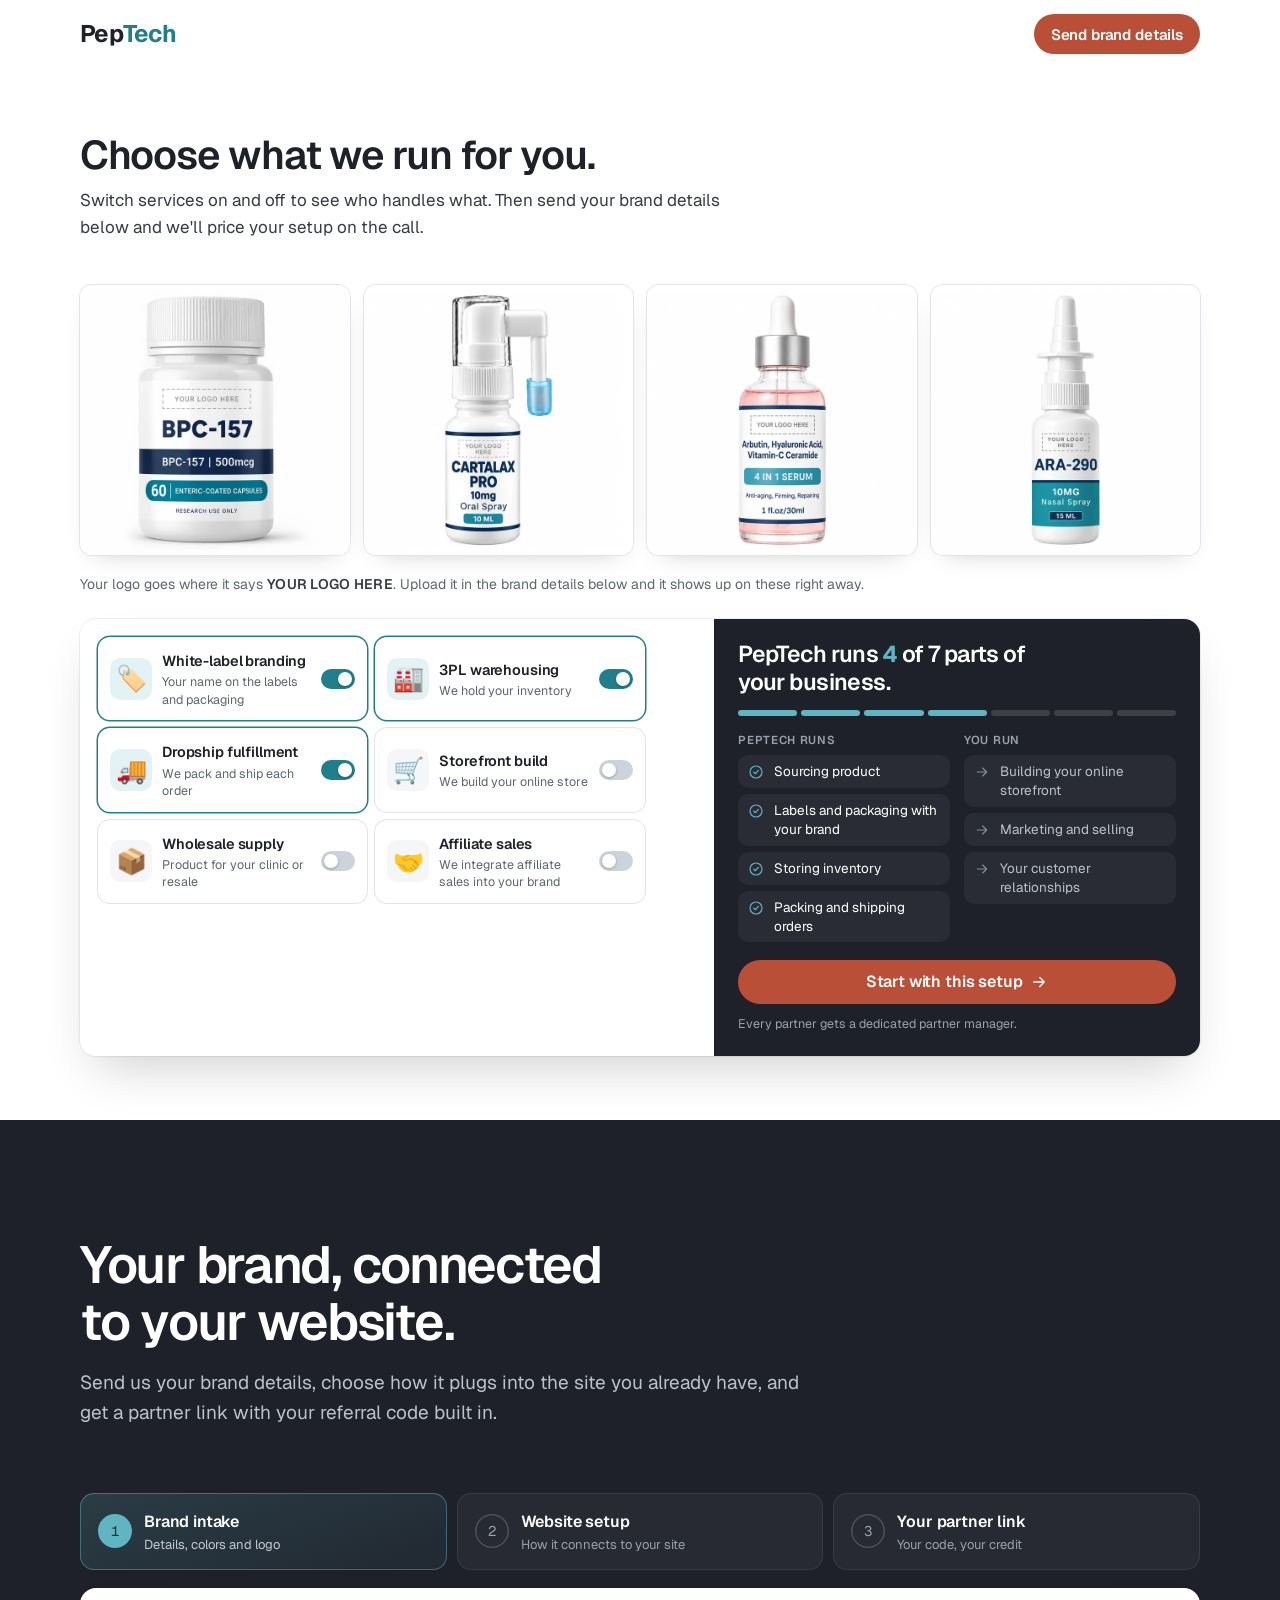
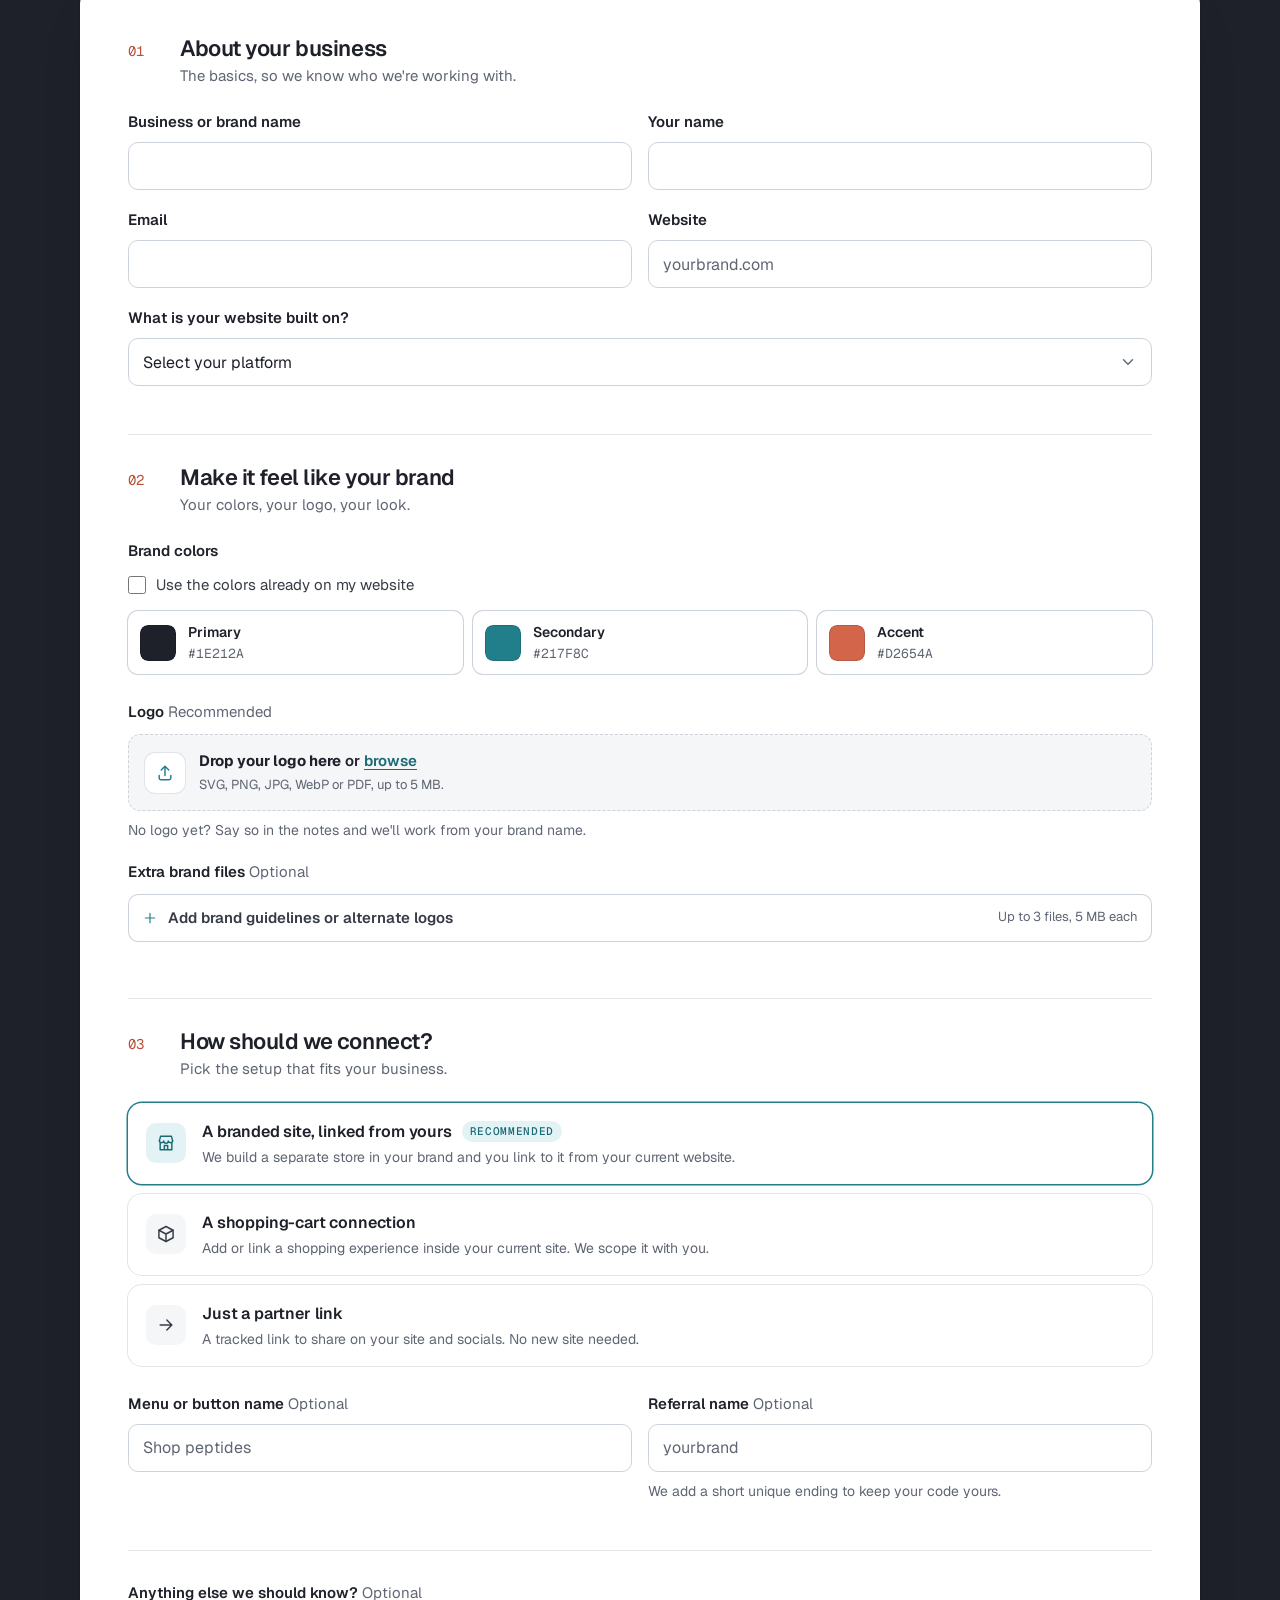
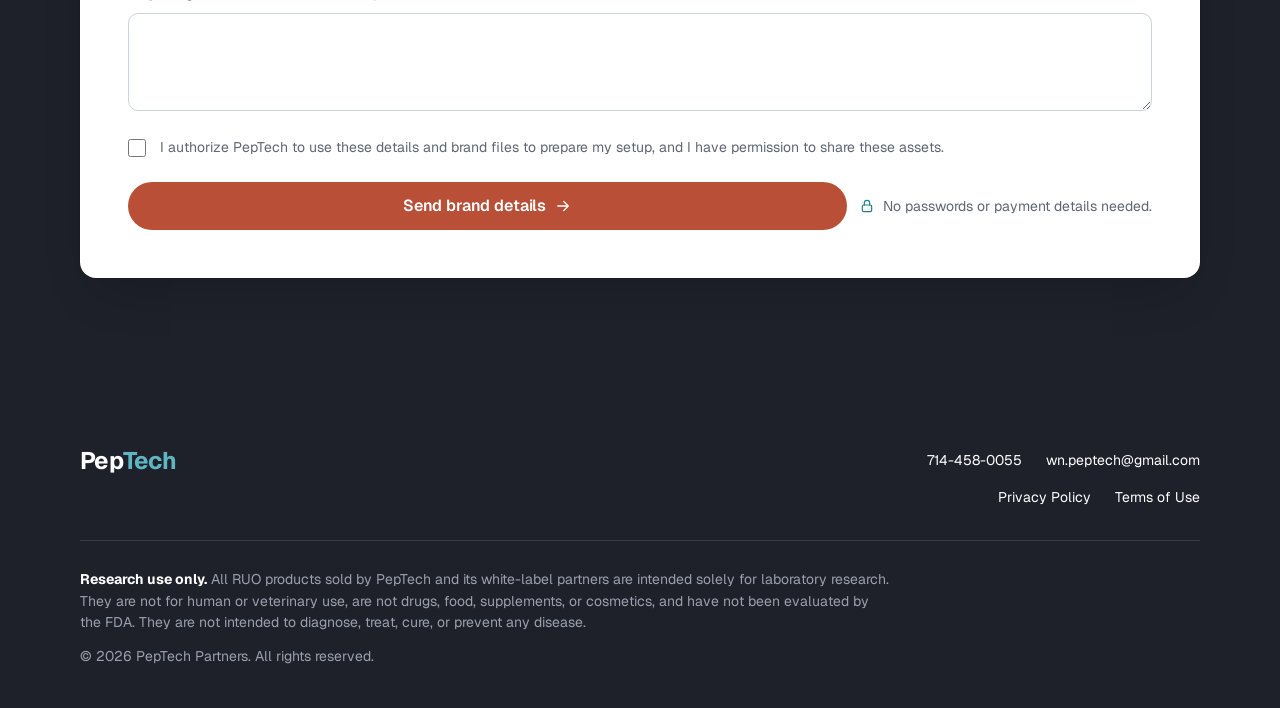
==== index.html @ 41ac215d "Link preview image Co-Authored-By: Claude Opus 5.5 <noreply@anthropic.com>" ====
<!doctype html>
<html lang="en">
<head>
<meta charset="utf-8">
<meta name="viewport" content="width=device-width, initial-scale=1">
<meta name="robots" content="noindex, nofollow">
<title>Start your brand today | PepTech</title>
<meta name="description" content="Choose what PepTech runs for your brand, then send your brand details to get set up: white-label, 3PL, dropship, storefront, and affiliate sales.">
<link rel="canonical" href="https://startyourbrand.app/">
<meta property="og:title" content="Start your brand today | PepTech">
<meta property="og:description" content="Put your name on it. We supply the product, store it, ship every order, build your storefront, and set up affiliate sales.">
<meta property="og:url" content="https://startyourbrand.app/">
<meta property="og:image" content="https://startyourbrand.app/assets/og-image.png">
<meta property="og:image:width" content="1080">
<meta property="og:image:height" content="1080">
<link rel="preconnect" href="https://fonts.googleapis.com">
<link rel="preconnect" href="https://fonts.gstatic.com" crossorigin>
<link href="https://fonts.googleapis.com/css2?family=Geist:wght@400;500;600;700&family=Geist+Mono:wght@400;500&display=swap" rel="stylesheet">
<link rel="icon" type="image/png" href="assets/favicon-64.png">
<link rel="apple-touch-icon" href="assets/apple-touch-icon.png">
<style>
:root{
  --ink:#1E212A;
  --ink-2:#363B46;
  --muted:#5F6673;
  --line:#E1E5EA;
  --line-2:#CDD3DA;
  --paper:#FFFFFF;
  --mist:#F4F6F8;
  --mist-2:#EBEFF2;
  --teal:#217F8C;
  --teal-ink:#1B6974;
  --teal-wash:#E3F3F5;
  --teal-glow:#5FB6C2;
  --accent:#D2654A;
  --accent-ink:#B94F37;
  --kraft:#D8BF97;
  --kraft-2:#C6A877;
  --danger:#B3261E;
  --danger-wash:#FCECEA;
  --ok:#17795A;
  --radius:10px;
  --radius-lg:16px;
  --shadow:0 0 0 1px rgba(0,0,0,.06),0 8px 24px -8px rgba(0,0,0,.14);
  --shadow-lg:0 0 0 1px rgba(0,0,0,.06),0 24px 48px -16px rgba(0,0,0,.2);
  --ease-out:cubic-bezier(.16,1,.3,1);
  --sans:"Geist",ui-sans-serif,system-ui,-apple-system,"Segoe UI",sans-serif;
  --mono:"Geist Mono",ui-monospace,SFMono-Regular,Menlo,monospace;
  --wrap:1200px;
  --gutter:clamp(16px,4vw,40px);
}
*,*::before,*::after{box-sizing:border-box}
[hidden]{display:none!important}
html{scroll-behavior:smooth;-webkit-text-size-adjust:100%}
@media (prefers-reduced-motion:reduce){html{scroll-behavior:auto}}
body{margin:0;background:var(--paper);color:var(--ink);font:400 17px/1.6 var(--sans);-webkit-font-smoothing:antialiased;text-rendering:optimizeLegibility;caret-color:var(--teal)}
::selection{background:var(--teal);color:#fff}
html{scrollbar-color:var(--line-2) var(--mist)}
::-webkit-scrollbar{width:12px;height:12px}
::-webkit-scrollbar-track{background:var(--mist)}
::-webkit-scrollbar-thumb{background:var(--line-2);border-radius:8px;border:3px solid var(--mist)}
img,svg{display:block;max-width:100%}
a{color:var(--teal-ink);text-underline-offset:.2em;text-decoration-thickness:1px}
a:not(.btn):hover{color:var(--ink)}
:focus-visible{outline:2px solid var(--teal);outline-offset:3px;border-radius:4px}
h1,h2,h3{margin:0;line-height:1.1;letter-spacing:-.025em;text-wrap:balance;font-weight:600}
p{margin:0;text-wrap:pretty}
.wrap{max-width:var(--wrap);margin:0 auto;padding:0 var(--gutter)}
.mono{font-family:var(--mono);font-variant-numeric:tabular-nums}
.sr-only{position:absolute;width:1px;height:1px;padding:0;margin:-1px;overflow:hidden;clip:rect(0 0 0 0);white-space:nowrap;border:0}
.skip{position:absolute;left:16px;top:-60px;background:var(--ink);color:#fff;padding:10px 14px;border-radius:8px;z-index:100;transition:top .2s}
.skip:focus{top:12px}

/* Buttons */
.btn{--bg:var(--accent-ink);--fg:#fff;display:inline-flex;align-items:center;justify-content:center;gap:.5em;min-height:48px;padding:0 22px;border-radius:999px;border:1px solid transparent;background:var(--bg);color:var(--fg);font:600 16px/1 var(--sans);letter-spacing:-.01em;text-decoration:none;cursor:pointer;transition:background .2s var(--ease-out),transform .2s var(--ease-out),box-shadow .2s var(--ease-out)}
.btn:hover{background:#A3442F;color:#fff;box-shadow:0 4px 12px -4px rgba(0,0,0,.25)}
.btn:active{transform:translateY(1px)}
.btn svg{width:18px;height:18px}
.btn--ghost{--bg:transparent;--fg:var(--ink);border-color:var(--line-2)}
.btn--ghost:hover{background:var(--mist);color:var(--ink);box-shadow:none}
.btn--ink{--bg:var(--ink)}
.btn--ink:hover{background:#2C313D}
.btn[disabled],.btn[aria-busy="true"]{opacity:.6;cursor:not-allowed;box-shadow:none}
.btn--call{--bg:var(--accent-ink);--fg:#fff}
.btn--call:hover{background:#A3442F;color:#fff;box-shadow:0 4px 12px -4px rgba(0,0,0,.35)}
.btn--sm{min-height:40px;padding:0 16px;font-size:15px}

/* Nav */
.nav{position:sticky;top:0;z-index:50;background:rgba(255,255,255,.92);backdrop-filter:saturate(1.4) blur(10px);-webkit-backdrop-filter:saturate(1.4) blur(10px);border-bottom:1px solid transparent;transition:border-color .2s}
.nav.is-scrolled{border-bottom-color:var(--line)}
.nav .logo .on-dark{display:none}
.nav.on-dark{background:rgba(30,33,42,.82);border-bottom-color:rgba(255,255,255,.06)}
.nav.on-dark .logo .on-light{display:none}
.nav.on-dark .logo .on-dark{display:block}
.nav.on-dark .nav__links a{color:#BCC2CC}
.nav.on-dark .nav__links a:hover{color:#fff}
.nav__in{display:flex;align-items:center;justify-content:space-between;gap:32px;height:68px}
.logo{display:inline-flex;align-items:center;gap:10px;color:var(--ink);text-decoration:none;font-weight:700;font-size:19px;letter-spacing:-.03em}
.logo img{display:block;height:34px;width:auto}
.foot .logo img{height:36px}
.nav__links{display:flex;gap:28px;margin-left:auto;list-style:none;padding:0;margin-block:0}
.nav__links a{color:var(--ink-2);text-decoration:none;font-size:15px;font-weight:500}
.nav__links a:hover{color:var(--teal-ink)}
@media (max-width:900px){.nav__links{display:none}.nav__in{justify-content:space-between}}
.nav .btn{white-space:nowrap}
@media (max-width:360px){.nav .btn{padding:0 12px;font-size:14px}.logo{font-size:17px}}

/* Hero */
.hero{position:relative;overflow:hidden;color:#fff;padding:clamp(40px,6vw,80px) 0 clamp(40px,5vw,64px);margin-top:-68px;padding-top:calc(68px + clamp(40px,6vw,80px));
  background:radial-gradient(60% 55% at 85% 10%,rgba(95,182,194,.22),transparent 70%),radial-gradient(45% 50% at 0% 100%,rgba(95,182,194,.08),transparent 70%),var(--ink)}
.hero::before{content:"";position:absolute;inset:0;background-image:radial-gradient(rgba(255,255,255,.06) 1px,transparent 1px);background-size:28px 28px;mask-image:linear-gradient(180deg,#000,transparent 75%);-webkit-mask-image:linear-gradient(180deg,#000,transparent 75%);pointer-events:none}
.hero>.wrap{position:relative}
.hero--brand{margin-top:0;padding-top:clamp(72px,9vw,112px);border-top:1px solid rgba(255,255,255,.06);background:radial-gradient(55% 50% at 100% 0%,rgba(95,182,194,.16),transparent 70%),#23262F}
.hero--brand .h1like{font-size:clamp(36px,4.4vw,58px)}
.hero--brand .h1like .l:first-child{font-size:.5em;letter-spacing:-.01em;color:#9AA1AD;margin-bottom:.4em}
.hero__main{display:grid;grid-template-columns:minmax(0,1fr);justify-items:center}
.hero__main .heroart{width:100%;max-width:980px}
@media (max-width:1000px){.hero__main{grid-template-columns:minmax(0,1fr)}.heroart__photo{animation:none}}
.hero--main{padding-bottom:clamp(56px,7vw,96px)}
.hero--brand:first-child{margin-top:-68px;padding-top:calc(68px + clamp(48px,7vw,96px));border-top:0}
.hero--brand+.hero--main{margin-top:0;padding-top:clamp(40px,5vw,72px);border-top:1px solid rgba(255,255,255,.06)}
.paths{display:grid;grid-template-columns:1fr 1fr;gap:14px;margin-top:32px;align-items:start}
@media (max-width:640px){.paths{grid-template-columns:minmax(0,1fr)}}
.path{padding:22px;border-radius:18px;background:rgba(255,255,255,.05);box-shadow:inset 0 0 0 1px rgba(255,255,255,.1);transition:box-shadow .25s var(--ease-out),transform .25s var(--ease-out)}
.path:hover{transform:translateY(-2px);box-shadow:inset 0 0 0 1px rgba(95,182,194,.5)}
.path--b2b{background:linear-gradient(160deg,rgba(95,182,194,.16),rgba(95,182,194,.04));box-shadow:inset 0 0 0 1px rgba(95,182,194,.35)}
.path__tag{display:inline-block;font:500 11px/1 var(--mono);letter-spacing:.08em;text-transform:uppercase;color:var(--teal-glow);margin-bottom:12px}
.path h3{font-size:22px;color:#fff;letter-spacing:-.02em}
.path p{margin-top:8px;font-size:15px;color:#BCC2CC;line-height:1.5}
.path .btn{margin-top:18px;width:100%;white-space:nowrap;padding:0 16px}
.path .btn--ghost{--fg:#fff;border-color:rgba(255,255,255,.22)}
.path .btn--ghost:hover{background:rgba(255,255,255,.08);color:#fff}
.hero__top{max-width:960px;margin:0 auto clamp(56px,7vw,88px);text-align:center}
.hero__lead{font-size:clamp(17px,1.5vw,19px);line-height:1.55;color:#BCC2CC;margin:0 auto;max-width:56ch}
.hero__lead strong{display:block;font-size:clamp(30px,3.4vw,44px);line-height:1.1;letter-spacing:-.03em;color:#fff;margin-bottom:12px;font-weight:650}
.hero__top .paths{grid-template-columns:1fr 1fr;align-items:stretch;gap:16px;margin-top:32px;text-align:left}
.hero__top .path{display:flex;flex-direction:column;padding:26px}
.hero__top .path p{margin-bottom:22px}
.hero__top .path .btn,.hero__top .path #d2cBtn{margin-top:auto}
.hero__top .path .d2c__form{margin-top:16px}
.hero__top h1{font-size:clamp(40px,5.6vw,76px);margin:0 auto}
.hero__top h1 .l{display:inline}
.hero__top h1 em{display:block}
.hero__top .paths{margin-top:clamp(28px,3.5vw,44px)}
.hero__lead--main{text-align:left;margin:0;max-width:40ch}
.hero__lead--main strong{font-size:clamp(32px,3.6vw,50px)}
.hero__more{margin-top:28px;white-space:nowrap}
@media (max-width:400px){.hero__more{padding:0 16px;font-size:15px}}
.hero__ruo--top{margin-top:16px;text-align:center}
@media (max-width:640px){.hero__top{text-align:left}.hero__lead{margin:0}.hero__top .paths{grid-template-columns:minmax(0,1fr)}.hero__ruo--top{text-align:left}}
.hero__ruo{margin-top:18px;font-size:13px;color:#858C98}
.hero.hero--main h1 em{white-space:normal}
.hero--main h1{font-size:clamp(40px,5vw,66px)}
.heroart{position:relative;display:flex;flex-direction:column;align-items:center;gap:18px}
.heroart::before{content:"";position:absolute;left:10%;top:-10%;width:80%;aspect-ratio:1;border-radius:50%;background:radial-gradient(circle,rgba(95,182,194,.35),rgba(95,182,194,0) 65%);filter:blur(10px)}
.heroart::after{content:"";position:absolute;bottom:58px;left:8%;width:84%;height:26px;border-radius:50%;background:rgba(0,0,0,.5);filter:blur(14px)}
.heroart__photo{position:relative;z-index:1;margin:0;width:100%;animation:floaty 6s ease-in-out infinite}
.heroart__photo{container-type:inline-size}
.ylh{position:absolute;transform:translate(-50%,-50%);padding:.7em 1em;border:1.5px dashed rgba(43,58,85,.38);border-radius:.4em;font-family:var(--sans);font-weight:700;line-height:1;letter-spacing:.12em;color:#5F6B80;white-space:nowrap;pointer-events:none}
.fixlbl{position:absolute;display:flex;align-items:center;padding-left:.17cqi;background:#F7F7F7;font:700 1.24cqi/1 Arial,"Helvetica Neue",Helvetica,sans-serif;color:#2B2B2B;letter-spacing:-.04em;white-space:nowrap;overflow:hidden}
.heroart__photo img{display:block;width:100%;height:auto;filter:drop-shadow(0 18px 22px rgba(0,0,0,.42))}
.heroart>svg{width:auto;filter:drop-shadow(0 30px 40px rgba(0,0,0,.45));animation:floaty 6s ease-in-out infinite}
@keyframes floaty{0%,100%{transform:translateY(0)}50%{transform:translateY(-10px)}}
.heroart__pills{position:relative;z-index:2;display:flex;flex-wrap:wrap;justify-content:center;gap:10px}
.heroart__pill{display:inline-flex;align-items:center;gap:8px;padding:10px 14px;border-radius:999px;background:rgba(39,43,53,.85);backdrop-filter:blur(8px);-webkit-backdrop-filter:blur(8px);box-shadow:inset 0 0 0 1px rgba(255,255,255,.12),0 10px 30px -10px rgba(0,0,0,.6);font-size:14px;font-weight:600;color:#fff;white-space:nowrap}
.heroart__pill svg{width:16px;height:16px;flex:none;color:var(--teal-glow)}
.d2c__form{margin-top:16px;display:grid;gap:10px}
.d2c__form .field{margin:0}
.d2c__form label{color:#BCC2CC;font-size:13px;margin-bottom:6px}
.d2c__form .input{height:44px;background:rgba(255,255,255,.06);border-color:rgba(255,255,255,.16);color:#fff}
.d2c__form select.input{color:#fff}
.d2c__form select.input option{color:var(--ink)}
.d2c__form .btn{margin-top:4px}
.d2c__form .err{color:#F0A08C}
.d2c__done{color:var(--teal-glow);font-weight:500;margin:0}
@media (prefers-reduced-motion:reduce){.heroart__photo{animation:none}}
.hero__grid{display:grid;grid-template-columns:1fr minmax(0,560px);gap:clamp(32px,5vw,72px);align-items:center}
@media (max-width:1000px){.hero__grid{grid-template-columns:minmax(0,1fr)}}
.hero h1,.hero .h1like{font-size:clamp(42px,5.6vw,72px);letter-spacing:-.04em;font-weight:650;color:#fff;line-height:1.02}
.hero h1 em,.hero .h1like em{font-style:normal;color:var(--teal-glow);white-space:nowrap;display:block}
.hero h1 .l,.hero .h1like .l{display:block}
.hero__sub{margin-top:24px;font-size:clamp(17px,1.5vw,19px);line-height:1.6;color:#BCC2CC;max-width:46ch}
.hero__cta{display:flex;flex-wrap:wrap;gap:12px;margin-top:32px}
.hero .btn--ghost{--fg:#fff;border-color:rgba(255,255,255,.22)}
.hero .btn--ghost:hover{background:rgba(255,255,255,.08);color:#fff}
.trust{display:flex;align-items:center;gap:10px;margin-top:28px;font-size:14px;color:#9AA1AD}
.trust svg{width:18px;height:18px;color:var(--teal-glow)}
.kit{margin-top:clamp(48px,6vw,72px);padding-top:clamp(28px,3vw,36px);border-top:1px solid rgba(255,255,255,.1);display:grid;grid-template-columns:240px 1fr;gap:clamp(24px,3vw,48px);align-items:start}
@media (max-width:1000px){.kit{grid-template-columns:1fr}}
.kit__head h2{font-size:24px;letter-spacing:-.02em;color:#fff}
.kit__head p{margin-top:8px;color:#9AA1AD;font-size:15px}
.kit__grid{list-style:none;margin:0;padding:0;display:grid;grid-template-columns:repeat(4,minmax(0,1fr));gap:10px}
@media (max-width:1100px){.kit__grid{grid-template-columns:repeat(2,minmax(0,1fr))}}
.kit__item{display:grid;grid-template-columns:36px 1fr;gap:12px;align-items:start;padding:14px;border-radius:14px;background:rgba(255,255,255,.04);box-shadow:inset 0 0 0 1px rgba(255,255,255,.07);transition:transform .25s var(--ease-out),box-shadow .25s var(--ease-out),background .25s}
.kit__item:hover{transform:translateY(-3px);background:rgba(95,182,194,.08);box-shadow:inset 0 0 0 1px rgba(95,182,194,.45)}
.kit__ic{width:36px;height:36px;border-radius:10px;display:grid;place-items:center;background:rgba(95,182,194,.14);color:var(--teal-glow)}
.kit__ic svg{width:18px;height:18px}
.kit__item:has(.kit__ic--emoji){grid-template-columns:44px 1fr;align-items:center}
.kit__ic--emoji{width:44px;height:44px;font-size:26px;line-height:1;font-family:"Apple Color Emoji","Segoe UI Emoji","Noto Color Emoji",sans-serif}
.kit__item b{display:block;font-size:15px;font-weight:600;color:#fff;line-height:1.3}
.kit__item small{display:block;margin-top:4px;font:500 11px/1 var(--mono);letter-spacing:.06em;text-transform:uppercase;color:var(--teal-glow)}
.js .kit__item{opacity:0;transform:translateY(10px)}
.js .kit.in .kit__item{animation:kitIn .55s var(--ease-out) forwards;animation-delay:calc(var(--i) * 70ms + 150ms)}
@keyframes kitIn{to{opacity:1;transform:none}}
.scrollcue{display:flex;justify-content:center;margin-top:clamp(28px,4vw,40px)}
.scrollcue a{display:inline-flex;align-items:center;gap:8px;color:#9AA1AD;font-size:14px;font-weight:500;text-decoration:none}
.scrollcue a:hover{color:#fff}
.scrollcue svg{width:16px;height:16px;animation:nudge 2s var(--ease-out) infinite}
@keyframes nudge{0%,100%{transform:none}50%{transform:translateY(4px)}}
@media (prefers-reduced-motion:reduce){.js .kit__item{opacity:1;transform:none;animation:none!important}.scrollcue svg{animation:none}}

/* White-label preview */
.preview{background:#272B35;border-radius:20px;padding:20px;box-shadow:inset 0 0 0 1px rgba(255,255,255,.08),0 40px 80px -30px rgba(0,0,0,.7)}
.preview__bar{display:flex;align-items:center;justify-content:space-between;gap:12px;flex-wrap:wrap}
.preview__title{font-size:15px;font-weight:600;color:#fff;margin:0}
.seg2{display:inline-flex;padding:3px;border-radius:999px;background:rgba(255,255,255,.08)}
.seg2 button{all:unset;cursor:pointer;padding:6px 14px;border-radius:999px;font-size:13px;font-weight:600;color:#BCC2CC;transition:background .2s,color .2s}
.seg2 button[aria-selected="true"]{background:#fff;color:var(--ink)}
.seg2 button:focus-visible{outline:2px solid var(--teal-glow);outline-offset:2px}
.drop{display:flex;align-items:center;gap:14px;margin-top:14px;padding:14px 16px;border-radius:12px;border:1.5px dashed rgba(255,255,255,.22);background:rgba(255,255,255,.04);cursor:pointer;transition:border-color .2s,background .2s}
.drop:hover,.drop.is-over{border-color:var(--teal-glow);background:rgba(95,182,194,.10)}
.drop:focus-within{outline:2px solid var(--teal-glow);outline-offset:2px}
.drop__ic{width:40px;height:40px;flex:none;border-radius:10px;display:grid;place-items:center;background:rgba(95,182,194,.16);color:var(--teal-glow);overflow:hidden}
.drop__ic svg{width:20px;height:20px}
.drop__ic img{width:100%;height:100%;object-fit:contain;background:#fff}
.drop__t{display:block;color:#fff;font-size:15px;font-weight:600}
.drop__t u{color:var(--teal-glow);text-underline-offset:.2em}
.drop__d{display:block;color:#9AA1AD;font-size:13px;margin-top:2px}
.drop__x{all:unset;margin-left:auto;cursor:pointer;font-size:13px;font-weight:600;color:#BCC2CC;padding:6px 10px;border-radius:8px}
.drop__x:hover{color:#fff;background:rgba(255,255,255,.08)}
.drop__err{color:#F0A08C}
.preview__stage{margin-top:14px;border-radius:12px;overflow:hidden;box-shadow:0 0 0 1px rgba(255,255,255,.07);aspect-ratio:520/360;position:relative}
.preview__stage>svg,.preview__stage>.shop{position:absolute;inset:0;width:100%;height:100%}
.preview__stage>svg,.preview__stage>.shop{transition:opacity .3s var(--ease-out)}
.preview__stage>[data-off]{opacity:0;pointer-events:none}
.shop{container-type:inline-size;background:#fff;display:flex;flex-direction:column;font-family:var(--sans);color:var(--ink);overflow:hidden}
.shop__chrome{display:flex;align-items:center;gap:1.1cqi;padding:1.2cqi 2.2cqi;background:#EEF1F4;border-bottom:1px solid #E1E5EA}
.shop__chrome i{width:1.6cqi;height:1.6cqi;border-radius:50%;background:#CDD3DA}
.shop__chrome i:first-child{background:#F0A08C}.shop__chrome i:nth-child(2){background:#F2CF7B}.shop__chrome i:nth-child(3){background:#9ED3A3}
.shop__url{margin-left:2cqi;flex:1;max-width:44cqi;display:flex;align-items:center;gap:.8cqi;padding:.7cqi 2cqi;border-radius:99px;background:#fff;font-size:2cqi;color:#5F6673}
.shop__url svg{width:1.9cqi;height:1.9cqi;color:#17795A}
.shop__bar{display:flex;justify-content:center;align-items:center;gap:1.4cqi;padding:.9cqi;background:#1E212A;color:#E8EBEF;font-size:1.7cqi;font-weight:600;letter-spacing:.12em;text-transform:uppercase}
.shop__bar span{color:#5FB6C2}
.shop__nav{display:flex;align-items:center;gap:3cqi;padding:1.5cqi 4cqi;border-bottom:1px solid #EEF1F4}
.shop__logo{display:flex;align-items:center;flex:none;height:5.4cqi;width:22cqi}
.shop__logo svg,.shop__logo img{display:block;height:100%;width:auto;max-width:24cqi;object-fit:contain;object-position:left center}
.shop__links{display:flex;gap:3cqi;margin-left:2cqi;font-size:2.2cqi;font-weight:500;color:#5F6673}
.shop__links .is-on{color:var(--ink);font-weight:600;box-shadow:inset 0 -.35cqi 0 var(--teal);padding-bottom:.6cqi}
.shop__icons{margin-left:auto;display:flex;align-items:center;gap:2.4cqi;color:var(--ink)}
.shop__icons svg{width:3.1cqi;height:3.1cqi}
.shop__cart{position:relative;display:flex}
.shop__cart b{position:absolute;top:-1cqi;right:-1.3cqi;min-width:2.4cqi;height:2.4cqi;padding:0 .5cqi;border-radius:99px;background:var(--accent-ink);color:#fff;font-size:1.5cqi;display:grid;place-items:center;font-weight:700}
.shop__body{flex:1;display:grid;grid-template-columns:43% 1fr;gap:4.5cqi;padding:2.4cqi 4cqi 2.6cqi;min-height:0}
.shop__gallery{display:grid;grid-template-rows:1fr auto;gap:1.6cqi;min-height:0}
.shop__img{position:relative;min-height:0;display:grid;place-items:center;border-radius:2cqi;background:radial-gradient(80% 70% at 50% 45%,#FFFFFF,#E9EEF2)}
.shop__img svg{height:90%;width:auto;filter:drop-shadow(0 1.6cqi 1.6cqi rgba(30,33,42,.18))}
.shop__tag{position:absolute;top:1.6cqi;left:1.6cqi;padding:.6cqi 1.4cqi;border-radius:99px;background:#1E212A;color:#fff;font-size:1.5cqi;font-weight:700;letter-spacing:.08em;text-transform:uppercase}
.shop__thumbs{display:grid;grid-template-columns:repeat(3,1fr);gap:1.4cqi}
.shop__thumbs span{height:6.4cqi;border-radius:1.2cqi;background:#F1F4F6;display:grid;place-items:center;box-shadow:inset 0 0 0 1px #E1E5EA}
.shop__thumbs span.is-on{box-shadow:inset 0 0 0 .35cqi var(--teal)}
.shop__thumbs svg{height:82%;width:auto}
.shop__thumbs--line{grid-template-columns:repeat(4,1fr)}
.shop__thumbs--line>span{position:relative;height:auto;aspect-ratio:1;overflow:hidden;background:#fff}
.shop__thumbs--line>span>img{width:100%;height:100%;object-fit:cover;display:block}
/* Uploaded logo laid over a product's YOUR LOGO HERE box (box measured on each 640px product photo) */
.logoslot{position:absolute;display:grid;place-items:center}
.logoslot[hidden]{display:none}
.logoslot img{max-width:96%;max-height:96%;width:auto;height:auto;object-fit:contain;mix-blend-mode:multiply;filter:contrast(1.04)}
.lineup{display:grid;grid-template-columns:repeat(4,minmax(0,1fr));gap:10px;margin:0}
@media (max-width:520px){.lineup{grid-template-columns:repeat(2,minmax(0,1fr))}}
.lineup figure{position:relative;margin:0;border-radius:12px;overflow:hidden;background:#fff;box-shadow:0 0 0 1px var(--line),0 10px 24px -16px rgba(30,33,42,.35)}
.lineup figure>img{display:block;width:100%;height:auto;aspect-ratio:1}
.lineup figcaption{grid-column:1/-1;font-size:14px;color:var(--muted);margin-top:4px}
.lineup figcaption b{font-weight:600;color:var(--ink-2);letter-spacing:.02em}
.heroart--line .lineup{gap:clamp(10px,1.6vw,18px)}
.heroart--line .lineup figure{border-radius:16px;box-shadow:0 0 0 1px rgba(255,255,255,.08),0 24px 48px -24px rgba(0,0,0,.6)}
.heroart--line figcaption{color:#BCC2CC;text-align:center;margin-top:8px}
.heroart--line figcaption b{color:#fff}
.ob__preview{margin-top:16px;animation:panelIn .4s var(--ease-out)}
.ob__preview[hidden]{display:none}

.shop__info{display:flex;flex-direction:column;justify-content:center;min-width:0}
.shop__crumb{margin:0;font-size:1.7cqi;color:#858C98;letter-spacing:.02em}
.shop__info h4{margin:.6cqi 0 0;font-size:5.2cqi;line-height:1;letter-spacing:-.03em;font-weight:700}
.shop__info h4 small{font-size:2.6cqi;font-weight:600;color:#5F6673;letter-spacing:0;margin-left:.6cqi}
.shop__meta{margin:1cqi 0 0;font-size:2cqi;color:#5F6673}
.shop__price{margin:1.4cqi 0 0;font-size:3.8cqi;font-weight:700;letter-spacing:-.02em}
.shop__price sup{font-size:2cqi;vertical-align:1.6cqi}
.shop__pills{display:flex;gap:1.2cqi;margin-top:1.5cqi}
.shop__pills span{font-size:1.9cqi;font-weight:600;padding:.9cqi 1.9cqi;border-radius:99px;border:1px solid #CDD3DA;color:#363B46}
.shop__pills span:first-child{border-color:var(--teal);background:var(--teal);color:#fff}
.shop__buy{display:flex;gap:1.4cqi;margin-top:1.7cqi}
.shop__qty{display:flex;align-items:center;gap:1.8cqi;padding:0 1.8cqi;border-radius:99px;border:1px solid #CDD3DA;font-size:2.1cqi;font-weight:600}
.shop__qty i{font-style:normal;color:#858C98}
.shop__btn{flex:1;display:block;text-align:center;padding:1.9cqi;border-radius:99px;background:var(--teal);color:#fff;font-size:2.3cqi;font-weight:600;box-shadow:0 1cqi 2cqi -1cqi rgba(33,127,140,.6)}
.shop__trust{display:flex;gap:2.4cqi;margin-top:1.7cqi;font-size:1.65cqi;color:#5F6673;font-weight:500}
.shop__trust span{display:flex;align-items:center;gap:.7cqi}
.shop__trust svg{width:2.2cqi;height:2.2cqi;color:var(--teal)}
.shop__ruo{margin:1.4cqi 0 0;font-size:1.5cqi;color:#9AA1AD}
.preview__note{margin-top:12px;font-size:13px;color:#9AA1AD}

/* Sections */
.section{padding:clamp(72px,9vw,128px) 0}
.section--mist{background:var(--mist)}
.section--ink{background:var(--ink);color:#E8EBEF}
.section__head{max-width:720px;margin-bottom:clamp(40px,5vw,64px)}
.section__head h2{font-size:clamp(32px,4.2vw,52px)}
.section__head p{margin-top:18px;font-size:19px;color:var(--ink-2);max-width:60ch}
.section--ink .section__head p{color:#BCC2CC}
.section--ink h2{color:#fff}

/* Segments */
.seg{display:grid;grid-template-columns:300px 1fr;gap:clamp(24px,4vw,56px);align-items:start}
@media (max-width:860px){.seg{grid-template-columns:1fr}}
.seg__tabs{display:flex;flex-direction:column;border-top:1px solid var(--line)}
@media (max-width:860px){.seg__tabs{flex-direction:row;overflow-x:auto;border-top:0;gap:8px;padding-bottom:4px;scrollbar-width:none;margin:0 calc(var(--gutter)*-1);padding-inline:var(--gutter)}.seg__tabs::-webkit-scrollbar{display:none}}
.seg__tab{all:unset;box-sizing:border-box;display:flex;align-items:center;justify-content:space-between;gap:12px;padding:18px 4px;border-bottom:1px solid var(--line);font-size:18px;font-weight:500;color:var(--muted);cursor:pointer;transition:color .2s}
.seg__tab svg{width:18px;height:18px;opacity:0;transform:translateX(-6px);transition:opacity .25s var(--ease-out),transform .25s var(--ease-out);color:var(--teal)}
.seg__tab:not([aria-selected="true"]):hover{color:var(--ink)}
.seg__tab[aria-selected="true"]{color:var(--ink);font-weight:600}
.seg__tab[aria-selected="true"] svg{opacity:1;transform:none}
.seg__tab:focus-visible{outline:2px solid var(--teal);outline-offset:-2px;border-radius:6px}
@media (max-width:860px){.seg__tab{flex:none;padding:10px 16px;border:1px solid var(--line-2);border-radius:999px;font-size:15px;white-space:nowrap}.seg__tab svg{display:none}.seg__tab[aria-selected="true"]{background:var(--ink);color:#fff;border-color:var(--ink)}}
.seg__panel{background:#fff;border-radius:var(--radius-lg);padding:clamp(28px,4vw,48px);box-shadow:var(--shadow);min-height:100%}
.seg__panel h3{font-size:clamp(26px,2.8vw,34px);max-width:22ch}
.seg__panel>p{margin-top:16px;color:var(--ink-2);max-width:58ch}
.seg__list{list-style:none;padding:0;margin:28px 0 32px;display:grid;gap:14px}
.seg__list li{display:grid;grid-template-columns:22px 1fr;gap:12px;align-items:start}
.seg__list svg{width:20px;height:20px;color:var(--teal);margin-top:3px}
.seg__panel[data-anim]{animation:panelIn .45s var(--ease-out)}
@keyframes panelIn{from{opacity:.001;transform:translateY(6px)}to{opacity:1;transform:none}}

/* Business in a box */
.steps{list-style:none;padding:0;margin:0;counter-reset:s;display:grid;grid-template-columns:repeat(4,minmax(0,1fr));gap:clamp(20px,3vw,40px)}
@media (max-width:900px){.steps{grid-template-columns:1fr 1fr}}
@media (max-width:560px){.steps{grid-template-columns:1fr}}
.steps li{counter-increment:s;padding-top:24px;border-top:1px solid var(--line)}
.steps li::before{content:counter(s,decimal-leading-zero);display:block;margin-bottom:16px;font:500 15px/1 var(--mono);color:var(--accent-ink)}
.steps h3{font-size:21px;letter-spacing:-.02em}
.steps p{margin-top:8px;color:var(--ink-2);font-size:16px}
.box__cta{display:flex;flex-wrap:wrap;align-items:center;gap:16px 24px;margin-top:clamp(36px,4vw,48px)}
.ruo-note{font-size:13px;line-height:1.5;color:var(--muted);max-width:70ch;margin:0}


/* Build your program */
.build{display:grid;grid-template-columns:minmax(0,.95fr) minmax(0,1.05fr);gap:clamp(24px,4vw,56px);align-items:start}
@media (max-width:960px){.build{grid-template-columns:1fr}}
.svcs{display:grid;gap:10px}
.svc{all:unset;box-sizing:border-box;display:grid;grid-template-columns:40px 1fr 44px;gap:16px;align-items:center;padding:16px 18px;border-radius:14px;background:#fff;box-shadow:0 0 0 1px var(--line);cursor:pointer;transition:box-shadow .2s var(--ease-out),background .2s var(--ease-out),transform .15s var(--ease-out)}
.svc:hover{box-shadow:0 0 0 1px var(--line-2),0 6px 18px -10px rgba(0,0,0,.25)}
.svc:active{transform:scale(.99)}
.svc:focus-visible{outline:2px solid var(--teal);outline-offset:2px}
.svc__ic{width:40px;height:40px;border-radius:10px;display:grid;place-items:center;background:var(--mist);color:var(--ink-2);transition:background .2s,color .2s}
.svc__ic svg{width:20px;height:20px}
.svc{grid-template-columns:48px 1fr 44px}
.svc__ic.svc__ic--emoji{width:48px;height:48px;border-radius:12px}
.svc__ic--emoji{font-size:28px;line-height:1;font-family:"Apple Color Emoji","Segoe UI Emoji","Noto Color Emoji",sans-serif}
.svc__t{display:block;font-weight:600;font-size:16px;letter-spacing:-.01em}
.svc__d{display:block;font-size:14px;color:var(--muted);margin-top:2px;line-height:1.4}
.sw{width:44px;height:26px;border-radius:999px;background:var(--line-2);position:relative;transition:background .25s var(--ease-out)}
.sw::after{content:"";position:absolute;top:3px;left:3px;width:20px;height:20px;border-radius:50%;background:#fff;box-shadow:0 1px 3px rgba(0,0,0,.25);transition:transform .3s var(--ease-out)}
.svc[aria-pressed="true"]{box-shadow:0 0 0 1.5px var(--teal)}
.svc[aria-pressed="true"] .svc__ic{background:var(--teal-wash);color:var(--teal-ink)}
.svc[aria-pressed="true"] .sw{background:var(--teal)}
.svc[aria-pressed="true"] .sw::after{transform:translateX(18px)}
.plan{background:var(--ink);color:#E8EBEF;border-radius:var(--radius-lg);padding:clamp(24px,3.5vw,40px);position:sticky;top:96px}
.plan__count{font-size:clamp(24px,2.6vw,32px);font-weight:600;letter-spacing:-.025em;color:#fff;line-height:1.2}
.plan__count strong{color:var(--teal-glow);font-variant-numeric:tabular-nums}
.plan__bar{display:flex;gap:4px;margin:20px 0 28px}
.plan__bar span{flex:1;height:6px;border-radius:3px;background:rgba(255,255,255,.14);transition:background .35s var(--ease-out)}
.plan__bar span.on{background:var(--teal-glow)}
.plan__cols{display:grid;grid-template-columns:1fr 1fr;gap:24px}
@media (max-width:520px){.plan__cols{grid-template-columns:1fr}}
.plan h3{font-size:13px;font-weight:600;letter-spacing:.06em;text-transform:uppercase;color:#9AA1AD;margin-bottom:12px}
.plan ul{list-style:none;padding:0;margin:0;display:grid;gap:8px}
.plan li{display:flex;gap:10px;align-items:flex-start;font-size:15px;line-height:1.4;padding:10px 12px;border-radius:10px;background:rgba(255,255,255,.05)}
.plan li svg{width:16px;height:16px;flex:none;margin-top:2px}
.plan__us li{color:#fff}
.plan__us li svg{color:var(--teal-glow)}
.plan__you li{color:#BCC2CC}
.plan__you li svg{color:#858C98}
.plan li.moved{animation:moved .6s var(--ease-out)}
@keyframes moved{from{opacity:0;transform:translateY(-6px);background:rgba(210,101,74,.25)}to{opacity:1;transform:none}}
.plan__cta{margin-top:28px;width:100%}
.plan__note{margin-top:14px;font-size:13px;color:#9AA1AD}
@media (prefers-reduced-motion:reduce){.plan li.moved{animation:none}.sw::after,.svc{transition:none}}

/* Apply */
.apply{display:grid;grid-template-columns:.8fr 1.2fr;gap:clamp(32px,5vw,80px);align-items:start}
@media (max-width:960px){.apply{grid-template-columns:1fr}}
.apply__copy h2{font-size:clamp(32px,4.2vw,52px)}
.apply__copy>p{margin-top:18px;font-size:19px;color:var(--ink-2)}
.next{list-style:none;padding:0;margin:36px 0 0;display:grid;gap:0}
.next li{display:grid;grid-template-columns:36px 1fr;gap:14px;padding:16px 0;border-top:1px solid var(--line)}
.next .dot{width:28px;height:28px;border-radius:50%;display:grid;place-items:center;background:var(--teal-wash);color:var(--teal-ink);font:500 13px/1 var(--mono)}
.next strong{display:block;font-weight:600}
.next span{color:var(--muted);font-size:15px}

.form{background:#fff;border-radius:var(--radius-lg);box-shadow:var(--shadow-lg);padding:clamp(24px,4vw,44px);scroll-margin-top:96px}
.form__progress{display:flex;align-items:center;gap:12px;margin-bottom:28px;font-size:14px;color:var(--muted)}
.form__progress ol{display:flex;gap:8px;list-style:none;padding:0;margin:0}
.form__progress li{display:flex;align-items:center;gap:8px;font-weight:500}
.form__progress li+li::before{content:"";width:24px;height:1px;background:var(--line-2)}
.mark{width:22px;height:22px;border-radius:50%;border:1.5px solid var(--line-2);display:grid;place-items:center;font:500 12px/1 var(--mono);color:var(--muted)}
.mark svg{width:13px;height:13px}
li[data-state="current"] .mark{border-color:var(--teal);color:var(--teal)}
li[data-state="current"]{color:var(--ink)}
li[data-state="done"] .mark{background:var(--teal);border-color:var(--teal);color:#fff}
fieldset{border:0;padding:0;margin:0 0 26px;min-width:0}
legend,.label{display:block;font-weight:600;font-size:15px;margin-bottom:10px;color:var(--ink);padding:0}
.hint{font-weight:400;color:var(--muted)}
.chips{display:flex;flex-wrap:wrap;gap:8px}
.chip{position:relative}
.chip input{position:absolute;opacity:0;inset:0;margin:0;cursor:pointer}
.chip span{display:inline-flex;align-items:center;gap:8px;min-height:40px;padding:0 14px;border:1px solid var(--line-2);border-radius:999px;font-size:15px;font-weight:500;color:var(--ink-2);background:#fff;transition:background .15s,border-color .15s,color .15s;user-select:none}
.chip span svg{width:14px;height:14px;display:none}
.chip input:hover+span{border-color:var(--ink-2)}
.chip input:checked+span{background:var(--ink);border-color:var(--ink);color:#fff}
.chip input:checked+span svg{display:block}
.chip input:focus-visible+span{outline:2px solid var(--teal);outline-offset:2px}
.row{display:grid;grid-template-columns:1fr 1fr;gap:16px}
@media (max-width:560px){.row{grid-template-columns:1fr}}
.field{margin-bottom:18px}
.field label{display:block;font-weight:600;font-size:15px;margin-bottom:8px}
.input,select.input{width:100%;height:48px;border:1px solid var(--line-2);border-radius:var(--radius);padding:0 14px;font:400 16px var(--sans);color:var(--ink);background:#fff;transition:border-color .15s,box-shadow .15s;appearance:none}
select.input{background-image:url("data:image/svg+xml,%3Csvg xmlns='http://www.w3.org/2000/svg' viewBox='0 0 24 24' fill='none' stroke='%235A6B7C' stroke-width='2' stroke-linecap='round'%3E%3Cpath d='m6 9 6 6 6-6'/%3E%3C/svg%3E");background-repeat:no-repeat;background-position:right 14px center;background-size:18px;padding-right:40px}
.input::placeholder{color:#5F6673}
.input:hover{border-color:var(--ink-2)}
.input:focus{outline:none;border-color:var(--teal);box-shadow:0 0 0 4px var(--teal-wash)}
.input[aria-invalid="true"]{border-color:var(--danger);box-shadow:0 0 0 4px var(--danger-wash)}
.err{display:none;margin-top:6px;font-size:14px;color:var(--danger)}
.err.is-on{display:flex;gap:6px;align-items:center}
.consent{display:grid;grid-template-columns:20px 1fr;gap:12px;font-size:14px;color:var(--muted);line-height:1.5;margin:6px 0 24px}
.consent input{width:18px;height:18px;margin:2px 0 0;accent-color:var(--teal)}
.form__actions{display:flex;gap:12px;align-items:center;flex-wrap:wrap}
.form__actions .btn--primary{flex:1 1 220px}
.form__step[hidden]{display:none}
.form__step{animation:panelIn .4s var(--ease-out)}
.form__alert{display:none;padding:14px 16px;border-radius:var(--radius);background:var(--danger-wash);color:var(--danger);font-size:15px;margin-bottom:20px}
.form__alert.is-on{display:block}
.done{text-align:left}
.done__icon{width:52px;height:52px;border-radius:50%;background:var(--teal-wash);color:var(--teal);display:grid;place-items:center;margin-bottom:20px}
.done__icon svg{width:26px;height:26px}
.done h3{font-size:30px}
.done p{margin-top:12px;color:var(--ink-2)}
.done .btn{margin-top:28px}
.demo{margin-top:20px;padding:12px 14px;border-radius:var(--radius);background:#FFF7E0;color:#6B4E00;font-size:14px}
.spin{width:18px;height:18px;border:2px solid rgba(255,255,255,.4);border-top-color:#fff;border-radius:50%;animation:spin .7s linear infinite}
@keyframes spin{to{transform:rotate(360deg)}}

/* FAQ */
.faq{max-width:840px}
.faq details{border-top:1px solid var(--line)}
.faq details:last-child{border-bottom:1px solid var(--line)}
.faq summary{list-style:none;cursor:pointer;display:flex;justify-content:space-between;align-items:center;gap:24px;padding:24px 0;font-size:19px;font-weight:600;letter-spacing:-.015em}
.faq summary::-webkit-details-marker{display:none}
.faq summary svg{width:20px;height:20px;flex:none;color:var(--muted);transition:transform .3s var(--ease-out)}
.faq details[open] summary svg{transform:rotate(45deg);color:var(--accent-ink)}
.faq details p{padding:0 0 26px;color:var(--ink-2);max-width:68ch}

/* D2C */

/* Footer */
.foot{background:var(--ink);color:#BCC2CC;padding:56px 0 40px;font-size:14px}
.foot__top{display:flex;justify-content:space-between;gap:32px;flex-wrap:wrap;padding-bottom:32px;border-bottom:1px solid rgba(255,255,255,.12)}
.foot .logo{color:#fff}
.foot nav{display:grid;gap:14px;justify-items:end}
.foot nav ul{list-style:none;padding:0;margin:0;display:flex;gap:24px;flex-wrap:wrap;justify-content:flex-end}
@media (max-width:700px){.foot nav{justify-items:start}.foot nav ul{justify-content:flex-start}}
.foot a{color:#FFFFFF;text-decoration:none}
.foot a:hover,.foot .logo:hover{color:#fff;text-decoration:underline}
.foot__legal{margin-top:28px;display:grid;gap:12px;max-width:90ch;line-height:1.55;color:#9AA1AD}
.foot__legal strong{color:#FFFFFF}

/* Reveal: visible by default, enhanced only with JS */
/* Partner onboarding: dark section, step rail, white working card (same card language as the apply form) */
.ob{display:grid;gap:18px}
.ob__steps{display:grid;grid-template-columns:repeat(3,minmax(0,1fr));gap:10px}
.ob__steps button{all:unset;box-sizing:border-box;display:grid;grid-template-columns:34px 1fr;gap:12px;align-items:center;padding:16px 18px;border-radius:14px;background:rgba(255,255,255,.04);box-shadow:inset 0 0 0 1px rgba(255,255,255,.08);cursor:pointer;transition:background .25s var(--ease-out),box-shadow .25s var(--ease-out)}
.ob__steps button:hover{background:rgba(255,255,255,.07)}
.ob__steps button:focus-visible{outline:2px solid var(--teal-glow);outline-offset:2px}
.ob__steps button[aria-selected="true"]{background:linear-gradient(160deg,rgba(95,182,194,.18),rgba(95,182,194,.05));box-shadow:inset 0 0 0 1px rgba(95,182,194,.45)}
.ob__n{width:34px;height:34px;border-radius:50%;display:grid;place-items:center;font-size:14px;color:#9AA1AD;box-shadow:inset 0 0 0 1.5px rgba(255,255,255,.18);transition:background .25s,color .25s,box-shadow .25s}
.ob__steps button[aria-selected="true"] .ob__tt small{color:#C4CAD3}
.ob__steps button[aria-selected="true"] .ob__n{color:var(--ink);background:var(--teal-glow);box-shadow:none}
.ob__steps button[data-done] .ob__n{color:var(--teal-glow);box-shadow:inset 0 0 0 1.5px var(--teal-glow)}
.ob__tt b{display:block;color:#fff;font-weight:600;font-size:16px;letter-spacing:-.01em}
.ob__tt small{display:block;color:#9AA1AD;font-size:13px;margin-top:2px;line-height:1.35}
@media (max-width:760px){.ob__steps{grid-template-columns:repeat(3,minmax(0,1fr));gap:6px}.ob__steps button{grid-template-columns:1fr;justify-items:center;text-align:center;padding:12px 8px;gap:8px}.ob__tt small{display:none}.ob__tt b{font-size:13px}}
.ob__panel{background:#fff;color:var(--ink);border-radius:var(--radius-lg);box-shadow:var(--shadow-lg);padding:clamp(24px,4vw,48px);animation:panelIn .4s var(--ease-out);scroll-margin-top:96px}
.ob__panel[hidden]{display:none}
.ob__panel>h3{font-size:clamp(26px,2.8vw,34px);max-width:24ch;color:var(--ink)}
.ob__lead{margin-top:14px;color:var(--ink-2);max-width:60ch}
.ob__part{padding-bottom:30px;margin-bottom:30px;border-bottom:1px solid var(--line)}
.ob__ph{display:grid;grid-template-columns:40px 1fr;gap:12px;align-items:baseline;margin-bottom:22px}
.ob__pn{font-size:14px;color:var(--accent-ink)}
.ob__ph h3{font-size:22px;letter-spacing:-.02em;color:var(--ink)}
.ob__ph p{margin-top:4px;color:var(--muted);font-size:15px}
@media (max-width:560px){.ob__ph{grid-template-columns:1fr;gap:4px}}
.ob__fine{margin:8px 0 0;font-size:14px;color:var(--muted)}
.ob__fine--lock{display:inline-flex;align-items:center;gap:8px;margin:0}
.ob__fine--lock svg{width:16px;height:16px;color:var(--teal)}
.ob__check{display:inline-flex;align-items:center;gap:10px;font-size:15px;color:var(--ink-2);cursor:pointer;margin-bottom:14px}
.ob__check input{width:18px;height:18px;margin:0;accent-color:var(--teal)}
.ob__swatches{display:grid;grid-template-columns:repeat(3,minmax(0,1fr));gap:10px;transition:opacity .25s var(--ease-out)}
.ob__swatches.is-off{opacity:.4;pointer-events:none}
@media (max-width:560px){.ob__swatches{grid-template-columns:minmax(0,1fr)}}
.swatch{display:flex;align-items:center;gap:12px;padding:10px 12px;border-radius:var(--radius);box-shadow:0 0 0 1px var(--line-2);cursor:pointer;transition:box-shadow .15s}
.swatch:hover{box-shadow:0 0 0 1px var(--ink-2)}
.swatch:focus-within{box-shadow:0 0 0 1.5px var(--teal),0 0 0 5px var(--teal-wash)}
.swatch input{width:36px;height:36px;padding:0;border:0;border-radius:8px;background:none;cursor:pointer;flex:none}
.swatch input::-webkit-color-swatch-wrapper{padding:0}
.swatch input::-webkit-color-swatch{border:1px solid rgba(0,0,0,.12);border-radius:8px}
.swatch input::-moz-color-swatch{border:1px solid rgba(0,0,0,.12);border-radius:8px}
.swatch b{display:block;font-size:14px;font-weight:600}
.swatch i{display:block;font-style:normal;font-size:13px;color:var(--muted);text-transform:uppercase}
.field .drop--light{display:flex;font-weight:400;margin-bottom:0}
.field .ob__files{display:flex;margin-bottom:0}
.drop--light{margin-top:0;border-color:var(--line-2);background:var(--mist)}
.drop--light:hover,.drop--light.is-over{border-color:var(--teal);background:var(--teal-wash)}
.drop--light:focus-within{outline-color:var(--teal)}
.drop--light .drop__ic{background:#fff;color:var(--teal);box-shadow:0 0 0 1px var(--line)}
.drop--light .drop__t{color:var(--ink)}
.drop--light .drop__t u{color:var(--teal-ink)}
.drop--light .drop__d{color:var(--muted)}
.drop--light .drop__x{color:var(--muted)}
.drop--light .drop__x:hover{color:var(--ink);background:#fff}
.drop--light .drop__err{color:var(--danger)}
.ob__files{display:flex;flex-wrap:wrap;align-items:center;gap:6px 10px;padding:12px 14px;border-radius:var(--radius);box-shadow:inset 0 0 0 1px var(--line-2);cursor:pointer;font-size:15px;font-weight:500;color:var(--ink-2);transition:box-shadow .15s,background .15s}
.ob__files:hover{box-shadow:inset 0 0 0 1px var(--ink-2)}
.ob__files svg{width:16px;height:16px;color:var(--teal)}
.ob__files small{margin-left:auto;color:var(--muted);font-size:13px;font-weight:400}
#ob_files:focus-visible+.ob__files{outline:2px solid var(--teal);outline-offset:2px}
.ob__filelist{list-style:none;padding:0;margin:8px 0 0;display:grid;gap:6px}
.ob__filelist li{display:flex;justify-content:space-between;gap:12px;font-size:14px;color:var(--ink-2);padding:8px 12px;border-radius:8px;background:var(--mist)}
.ob__filelist li span:last-child{color:var(--muted);white-space:nowrap}
.conns{display:grid;gap:10px}
.conn{position:relative;display:grid;grid-template-columns:40px 1fr;gap:16px;align-items:center;padding:16px 18px;border-radius:14px;box-shadow:0 0 0 1px var(--line);cursor:pointer;transition:box-shadow .2s var(--ease-out)}
.conn:hover{box-shadow:0 0 0 1px var(--line-2),0 6px 18px -10px rgba(0,0,0,.25)}
.conn input{position:absolute;opacity:0;inset:0;margin:0;cursor:pointer}
.conn__ic{width:40px;height:40px;border-radius:10px;display:grid;place-items:center;background:var(--mist);color:var(--ink-2);transition:background .2s,color .2s}
.conn__ic svg{width:20px;height:20px}
.conn__tx b{display:flex;flex-wrap:wrap;align-items:center;gap:6px 10px;font-weight:600;font-size:16px;letter-spacing:-.01em}
.conn__tx em{font:500 11px/1 var(--mono);font-style:normal;letter-spacing:.06em;text-transform:uppercase;color:var(--teal-ink);background:var(--teal-wash);padding:5px 8px;border-radius:999px}
.conn__tx small{display:block;font-size:14px;color:var(--muted);margin-top:3px;line-height:1.45}
.conn:has(input:checked){box-shadow:0 0 0 1.5px var(--teal)}
.conn:has(input:checked) .conn__ic{background:var(--teal-wash);color:var(--teal-ink)}
.conn:has(input:focus-visible){outline:2px solid var(--teal);outline-offset:2px}
textarea.input.ob__notes{height:auto;min-height:96px;padding:12px 14px;resize:vertical;line-height:1.5}
.ob__next{margin-top:28px}
.ob__connect{margin-top:32px;padding-top:28px;border-top:1px solid var(--line)}
.ob__connect h4{font-size:18px;letter-spacing:-.01em}
.ob__connect>p{margin-top:6px;color:var(--ink-2);font-size:15px;max-width:62ch}
.ob__connect .label{margin-top:22px}
.ob__empty{display:flex;flex-wrap:wrap;align-items:center;gap:12px 18px;margin-top:18px;padding:16px 18px;border-radius:12px;background:var(--mist)}
.ob__empty p{margin:0;color:var(--muted);font-size:15px;flex:1 1 260px}
.copyrow{display:flex;align-items:center;gap:10px;padding:8px 8px 8px 16px;border-radius:12px;background:#fff;box-shadow:inset 0 0 0 1px var(--line-2)}
.copyrow code{flex:1;min-width:0;font-size:14px;color:var(--ink);overflow-wrap:anywhere;line-height:1.5}
.copyrow--code code{font-size:13px;color:var(--ink-2)}
.copyrow--big{margin-top:24px;padding:10px 10px 10px 20px}
.copyrow--big code{font-size:clamp(15px,1.8vw,18px);color:var(--teal-ink)}
.copyrow .btn{flex:none}
.copyrow .btn[data-copied]{--bg:var(--ok)}
.ob__how{margin:14px 0 0;font-size:14px;color:var(--muted);max-width:68ch}
.ob__cart{margin:22px 0 24px;font-size:15px;color:var(--ink-2);max-width:68ch}
.ob__facts{display:grid;grid-template-columns:repeat(2,minmax(0,1fr));gap:0 28px;margin:28px 0 0}
.ob__facts div{padding:14px 0;border-top:1px solid var(--line)}
.ob__facts dt{font-size:13px;color:var(--muted)}
.ob__facts dd{margin:4px 0 0;font-weight:600;color:var(--ink)}
@media (max-width:560px){.ob__facts{grid-template-columns:minmax(0,1fr)}}
.js .rv{opacity:0;transform:translateY(14px);transition:opacity .7s var(--ease-out),transform .7s var(--ease-out)}
.js .rv.in{opacity:1;transform:none}
@media (prefers-reduced-motion:reduce){.js .rv{opacity:1;transform:none;transition:none}.st,.seg__panel[data-anim],.form__step,.ob__panel{transition:none;animation:none}}

/* Start page: compact builder. Services as a 2-column grid of toggle tiles and the plan summary share one box. */
.page-start .section#build{padding-block:clamp(36px,5vw,64px)}
.page-start #build .section__head{margin-bottom:24px}
.page-start #build .section__head h2{font-size:clamp(28px,3.2vw,40px)}
.page-start #build .section__head p{font-size:17px;margin-top:10px}
.combo{display:grid;grid-template-columns:minmax(0,1.2fr) minmax(0,1fr);background:#fff;border-radius:var(--radius-lg);box-shadow:var(--shadow-lg);overflow:hidden}
@media (max-width:900px){.combo{grid-template-columns:minmax(0,1fr)}}
.combo .svcs{grid-template-columns:repeat(2,minmax(0,1fr));gap:8px;padding:18px;align-content:start}
@media (max-width:560px){.combo .svcs{grid-template-columns:minmax(0,1fr)}}
.combo .svc{grid-template-columns:42px minmax(0,1fr) 34px;gap:10px;padding:12px;border-radius:12px}
.combo .svc__ic{width:32px;height:32px;border-radius:8px}
.combo .svc__ic svg{width:17px;height:17px}
.combo .svc__ic.svc__ic--emoji{width:42px;height:42px;border-radius:10px}
.combo .svc__ic--emoji{font-size:25px}
.combo .svc__t{font-size:14.5px}
.combo .svc__d{font-size:12.5px;margin-top:1px}
.combo .sw{width:34px;height:20px}
.combo .sw::after{top:3px;left:3px;width:14px;height:14px}
.combo .svc[aria-pressed="true"] .sw::after{transform:translateX(14px)}
.combo .plan{border-radius:0;position:static;padding:22px 24px}
.combo .plan__count{font-size:clamp(19px,1.8vw,23px)}
.combo .plan__bar{margin:14px 0 18px}
.combo .plan__cols{gap:14px}
.combo .plan h3{font-size:11.5px;margin-bottom:8px}
.combo .plan ul{gap:6px}
.combo .plan li{font-size:13.5px;padding:7px 10px}
.combo .plan__cta{margin-top:18px;min-height:44px}
.combo .plan__note{margin-top:10px;font-size:12.5px}
.starthead{display:grid;gap:20px;margin-bottom:24px}
.page-start .starthead .section__head{margin-bottom:0}
.starthead .lineup{gap:14px}
.logo.wm{display:inline-flex;align-items:baseline;gap:0;font:700 24px/1 var(--sans);letter-spacing:-.03em;text-decoration:none;color:var(--ink)}
.wm .wm__b{color:var(--teal)}
.logo.wm--light{color:#fff}.logo.wm--light .wm__b{color:var(--teal-glow)}
</style>
</head>
<body class="page-start">
<a class="skip" href="#apply">Skip to the partner application</a>

<svg width="0" height="0" style="position:absolute" aria-hidden="true">
  <defs>
    <symbol id="i-check" viewBox="0 0 24 24" fill="none" stroke="currentColor" stroke-width="2" stroke-linecap="round" stroke-linejoin="round"><path d="M20 6 9 17l-5-5"/></symbol>
    <symbol id="i-check-circle" viewBox="0 0 24 24" fill="none" stroke="currentColor" stroke-width="1.75" stroke-linecap="round" stroke-linejoin="round"><circle cx="12" cy="12" r="9"/><path d="m8.5 12.2 2.4 2.4 4.6-4.9"/></symbol>
    <symbol id="i-arrow" viewBox="0 0 24 24" fill="none" stroke="currentColor" stroke-width="1.75" stroke-linecap="round" stroke-linejoin="round"><path d="M5 12h14M13 6l6 6-6 6"/></symbol>
    <symbol id="i-plus" viewBox="0 0 24 24" fill="none" stroke="currentColor" stroke-width="1.75" stroke-linecap="round"><path d="M12 5v14M5 12h14"/></symbol>
    <symbol id="i-phone" viewBox="0 0 24 24" fill="none" stroke="currentColor" stroke-width="1.75" stroke-linecap="round" stroke-linejoin="round"><path d="M5 4h4l2 5-2.5 1.5a11 11 0 0 0 5 5L15 13l5 2v4a2 2 0 0 1-2 2A16 16 0 0 1 3 6a2 2 0 0 1 2-2"/></symbol>
    <symbol id="i-tag" viewBox="0 0 24 24" fill="none" stroke="currentColor" stroke-width="1.75" stroke-linecap="round" stroke-linejoin="round"><path d="M3 12V4a1 1 0 0 1 1-1h8l9 9-9 9z"/><circle cx="8" cy="8" r="1.5"/></symbol>
    <symbol id="i-truck" viewBox="0 0 24 24" fill="none" stroke="currentColor" stroke-width="1.75" stroke-linecap="round" stroke-linejoin="round"><path d="M3 6h11v10H3zM14 9h4l3 3v4h-7"/><circle cx="7" cy="17.5" r="1.8"/><circle cx="17" cy="17.5" r="1.8"/></symbol>
    <symbol id="i-map" viewBox="0 0 24 24" fill="none" stroke="currentColor" stroke-width="1.75" stroke-linecap="round" stroke-linejoin="round"><path d="M9 4 3 6v14l6-2 6 2 6-2V4l-6 2z"/><path d="M9 4v14M15 6v14"/></symbol>
    <symbol id="i-steth" viewBox="0 0 24 24" fill="none" stroke="currentColor" stroke-width="1.75" stroke-linecap="round" stroke-linejoin="round"><path d="M6 3v6a4 4 0 0 0 8 0V3"/><path d="M10 13v2a5 5 0 0 0 10 0v-2"/><circle cx="20" cy="11" r="2"/></symbol>
    <symbol id="i-cells" viewBox="0 0 24 24" fill="none" stroke="currentColor" stroke-width="1.75" stroke-linecap="round" stroke-linejoin="round"><circle cx="8" cy="8" r="4"/><circle cx="16.5" cy="15.5" r="4.5"/><circle cx="8" cy="8" r="1"/><circle cx="16.5" cy="15.5" r="1.2"/></symbol>
    <symbol id="i-store" viewBox="0 0 24 24" fill="none" stroke="currentColor" stroke-width="1.75" stroke-linecap="round" stroke-linejoin="round"><path d="M4 9.5 5.5 4h13L20 9.5"/><path d="M4 9.5a2.7 2.7 0 0 0 5.3 0 2.7 2.7 0 0 0 5.4 0 2.7 2.7 0 0 0 5.3 0"/><path d="M5 11.5V20h14v-8.5M10 20v-5h4v5"/></symbol>
    <symbol id="i-box" viewBox="0 0 24 24" fill="none" stroke="currentColor" stroke-width="1.75" stroke-linecap="round" stroke-linejoin="round"><path d="M3.5 7.5 12 3l8.5 4.5v9L12 21l-8.5-4.5z"/><path d="M3.5 7.5 12 12l8.5-4.5M12 12v9"/></symbol>
    <symbol id="i-mega" viewBox="0 0 24 24" fill="none" stroke="currentColor" stroke-width="1.75" stroke-linecap="round" stroke-linejoin="round"><path d="M4 10v4a1 1 0 0 0 1 1h2l6 4V5L7 9H5a1 1 0 0 0-1 1z"/><path d="M17 9a4 4 0 0 1 0 6M8 15l1.5 5"/></symbol>
    <symbol id="i-lock" viewBox="0 0 24 24" fill="none" stroke="currentColor" stroke-width="1.75" stroke-linecap="round" stroke-linejoin="round"><rect x="5" y="10.5" width="14" height="10" rx="2"/><path d="M8 10.5V7.5a4 4 0 0 1 8 0v3"/></symbol>
    <symbol id="i-down" viewBox="0 0 24 24" fill="none" stroke="currentColor" stroke-width="1.75" stroke-linecap="round" stroke-linejoin="round"><path d="M12 5v14M6 13l6 6 6-6"/></symbol>
    <symbol id="demoLogo" viewBox="0 0 232 56">
      <defs>
        <linearGradient id="lmA" x1="0" y1="0" x2="1" y2="1"><stop offset="0" stop-color="#7FD3DC"/><stop offset=".45" stop-color="#2A93A1"/><stop offset="1" stop-color="#0B2E3C"/></linearGradient>
        <linearGradient id="lmB" x1="0" y1="0" x2="0" y2="1"><stop offset="0" stop-color="#FFFFFF" stop-opacity=".55"/><stop offset="1" stop-color="#FFFFFF" stop-opacity="0"/></linearGradient>
        <linearGradient id="lmC" x1="0" y1="0" x2="1" y2="1"><stop offset="0" stop-color="#4FD1B8"/><stop offset=".5" stop-color="#1D9A8E"/><stop offset="1" stop-color="#0B4A57"/></linearGradient>
        <linearGradient id="lmG" x1="0" y1="0" x2="1" y2="0"><stop offset="0" stop-color="#E9B872"/><stop offset="1" stop-color="#C98A4B"/></linearGradient>
      </defs>
      <g transform="translate(2 4)"><g>
        <circle cx="24" cy="24" r="22.5" fill="url(#lmC)"/>
        <circle cx="24" cy="24" r="22.5" fill="url(#lmB)"/>
        <circle cx="24" cy="24" r="21.6" fill="none" stroke="#FFFFFF" stroke-opacity=".28" stroke-width="1"/>
        <path d="M19.6 38.4h8.8M19.4 30h9.2M20.2 21.6h7.6" stroke="#FFFFFF" stroke-opacity=".7" stroke-width="1.5" stroke-linecap="round"/>
        <path d="M18.5 41C18.5 35.8 29.5 34.6 29.5 30S18.5 25.4 18.5 21.4c0-2.6 2.4-4.6 5.5-5M29.5 41c0-5.2-11-6.4-11-11s11-4.6 11-8.6c0-2.6-2.4-4.6-5.5-5" fill="none" stroke="#FFFFFF" stroke-width="2.3" stroke-linecap="round"/>
        <path d="M24 16.4C21.5 11 17.5 8.6 13.8 8.8c.2 4.6 4.4 7.8 10.2 7.6z" fill="#FFFFFF"/>
        <path d="M24 16.4c2.5-5.4 6.5-7.8 10.2-7.6-.2 4.6-4.4 7.8-10.2 7.6z" fill="url(#lmG)"/>
      </g></g>
      <text x="62" y="32" font-family="Geist, system-ui, sans-serif" font-size="27" font-weight="700" letter-spacing="5" fill="#0F2A35">LUMORA</text>
      <path d="M63 41.5h12" stroke="url(#lmG)" stroke-width="1.6"/>
      <text x="80" y="45" font-family="Geist, system-ui, sans-serif" font-size="8.6" font-weight="600" letter-spacing="3.4" fill="#4C6470">RESEARCH LABS</text>
    </symbol>
    <symbol id="demoStack" viewBox="0 0 160 112">
      <g transform="translate(56 0) scale(1)"><g>
        <circle cx="24" cy="24" r="22.5" fill="url(#lmC)"/>
        <circle cx="24" cy="24" r="22.5" fill="url(#lmB)"/>
        <circle cx="24" cy="24" r="21.6" fill="none" stroke="#FFFFFF" stroke-opacity=".28" stroke-width="1"/>
        <path d="M19.6 38.4h8.8M19.4 30h9.2M20.2 21.6h7.6" stroke="#FFFFFF" stroke-opacity=".7" stroke-width="1.5" stroke-linecap="round"/>
        <path d="M18.5 41C18.5 35.8 29.5 34.6 29.5 30S18.5 25.4 18.5 21.4c0-2.6 2.4-4.6 5.5-5M29.5 41c0-5.2-11-6.4-11-11s11-4.6 11-8.6c0-2.6-2.4-4.6-5.5-5" fill="none" stroke="#FFFFFF" stroke-width="2.3" stroke-linecap="round"/>
        <path d="M24 16.4C21.5 11 17.5 8.6 13.8 8.8c.2 4.6 4.4 7.8 10.2 7.6z" fill="#FFFFFF"/>
        <path d="M24 16.4c2.5-5.4 6.5-7.8 10.2-7.6-.2 4.6-4.4 7.8-10.2 7.6z" fill="url(#lmG)"/>
      </g></g>
      <text x="80" y="76" text-anchor="middle" font-family="Geist, system-ui, sans-serif" font-size="27" font-weight="700" letter-spacing="5.5" fill="#0F2A35">LUMORA</text>
      <path d="M30 92h18M112 92h18" stroke="url(#lmG)" stroke-width="1.8"/>
      <text x="80" y="95.5" text-anchor="middle" font-family="Geist, system-ui, sans-serif" font-size="9.4" font-weight="600" letter-spacing="3.2" fill="#4C6470">RESEARCH LABS</text>
    </symbol>
    <symbol id="shopVial" viewBox="70 52 118 276">
      <image href="assets/vial-10ml.webp?v=tirz" x="77.5" y="54" width="103" height="270"/>
      <text x="129" y="256" text-anchor="middle" font-family="'Segoe UI','Helvetica Neue',Arial,sans-serif" font-size="22" font-weight="600" fill="#04447C" letter-spacing=".5">TIRZ</text>
      <use class="shopVialDemo" href="#demoStack" x="90" y="145" width="78" height="54.6"/>
      <image id="shopVialLogo" x="89" y="146" width="80" height="48" preserveAspectRatio="xMidYMid meet" visibility="hidden"/>
    </symbol>
    <symbol id="i-alert" viewBox="0 0 24 24" fill="none" stroke="currentColor" stroke-width="2" stroke-linecap="round" stroke-linejoin="round"><circle cx="12" cy="12" r="9"/><path d="M12 8v5M12 16h.01"/></symbol>
  </defs>
</svg>

<header class="nav" id="nav">
  <div class="wrap nav__in">
    <a class="logo wm" href="./" aria-label="PepTech home"><span class="wm__a">Pep</span><span class="wm__b">Tech</span></a>
    <a class="btn btn--sm btn--call" href="#onboard" data-cta="nav">Send brand details</a>
  </div>
</header>

<main id="top">
  <section class="section" id="build">
    <div class="wrap">
      <div class="starthead rv"><div class="section__head">
        <h2>Choose what we run for you.</h2>
        <p>Switch services on and off to see who handles what. Then send your brand details below and we'll price your setup on the call.</p>
      </div><div class="lineup"><figure><img src="assets/prod-caps.webp" data-blank="assets/prod-caps-blank.webp" alt="BPC-157 capsules with a your-logo-here label" width="640" height="640"><span class="logoslot" style="left:29.8%;top:37.6%;width:34.8%;height:8.8%" hidden><img alt=""></span></figure><figure><img src="assets/prod-spray.webp" data-blank="assets/prod-spray-blank.webp" alt="Cartalax Pro oral spray with a your-logo-here label" width="640" height="640"><span class="logoslot" style="left:34.6%;top:57.1%;width:19.4%;height:6.9%" hidden><img alt=""></span></figure><figure><img src="assets/prod-serum.webp" data-blank="assets/prod-serum-blank.webp" alt="4-in-1 serum with a your-logo-here label" width="640" height="640"><span class="logoslot" style="left:38.0%;top:48.0%;width:24.8%;height:7.4%" hidden><img alt=""></span></figure><figure><img src="assets/prod-nasal.webp" data-blank="assets/prod-nasal-blank.webp" alt="ARA-290 nasal spray with a your-logo-here label" width="640" height="640"><span class="logoslot" style="left:40.9%;top:54.6%;width:18.6%;height:7.2%" hidden><img alt=""></span></figure><figcaption>Your logo goes where it says <b>YOUR LOGO HERE</b>. Upload it in the brand details below and it shows up on these right away.</figcaption></div></div>
      <div class="build combo rv">
        <div class="svcs" id="svcList" role="group" aria-label="Services"></div>
        <aside class="plan" aria-live="polite" aria-labelledby="planCount">
          <p class="plan__count" id="planCount"></p>
          <div class="plan__bar" id="planBar" aria-hidden="true"></div>
          <div class="plan__cols">
            <div class="plan__us"><h3>PepTech runs</h3><ul id="planUs"></ul></div>
            <div class="plan__you"><h3>You run</h3><ul id="planYou"></ul></div>
          </div>
          <a class="btn btn--call plan__cta" href="#onboard" id="planCta">Start with this setup <svg aria-hidden="true"><use href="#i-arrow"/></svg></a>
          <p class="plan__note">Every partner gets a dedicated partner manager.</p>
        </aside>
      </div>
    </div>
  </section>

  <section class="section section--ink" id="onboard">
    <div class="wrap">
      <div class="section__head rv">
        <h2>Your brand, connected to your website.</h2>
        <p>Send us your brand details, choose how it plugs into the site you already have, and get a partner link with your referral code built in.</p>
      </div>
      <div class="ob rv">
        <div class="ob__steps" role="tablist" aria-label="Partner onboarding steps">
          <button type="button" role="tab" id="obt-1" aria-controls="obp-1" aria-selected="true" data-ob="1"><span class="ob__n mono" aria-hidden="true">1</span><span class="ob__tt"><b>Brand intake</b><small>Details, colors and logo</small></span></button>
          <button type="button" role="tab" id="obt-2" aria-controls="obp-2" aria-selected="false" tabindex="-1" data-ob="2"><span class="ob__n mono" aria-hidden="true">2</span><span class="ob__tt"><b>Website setup</b><small>How it connects to your site</small></span></button>
          <button type="button" role="tab" id="obt-3" aria-controls="obp-3" aria-selected="false" tabindex="-1" data-ob="3"><span class="ob__n mono" aria-hidden="true">3</span><span class="ob__tt"><b>Your partner link</b><small>Your code, your credit</small></span></button>
        </div>

        <div class="ob__panel" id="obp-1" role="tabpanel" aria-labelledby="obt-1">
          <div class="form__alert" id="obAlert" role="alert"></div>
          <form id="obForm" novalidate>
            <div class="ob__part">
              <div class="ob__ph"><span class="ob__pn mono" aria-hidden="true">01</span><div><h3>About your business</h3><p>The basics, so we know who we're working with.</p></div></div>
              <div class="row">
                <div class="field"><label for="ob_brand">Business or brand name</label><input class="input" id="ob_brand" autocomplete="organization" required aria-describedby="err-ob_brand"><p class="err" id="err-ob_brand"><svg width="16" height="16" aria-hidden="true"><use href="#i-alert"/></svg>Enter your business or brand name.</p></div>
                <div class="field"><label for="ob_name">Your name</label><input class="input" id="ob_name" autocomplete="name" required aria-describedby="err-ob_name"><p class="err" id="err-ob_name"><svg width="16" height="16" aria-hidden="true"><use href="#i-alert"/></svg>Enter your name.</p></div>
              </div>
              <div class="row">
                <div class="field"><label for="ob_email">Email</label><input class="input" id="ob_email" type="email" autocomplete="email" inputmode="email" required aria-describedby="err-ob_email"><p class="err" id="err-ob_email"><svg width="16" height="16" aria-hidden="true"><use href="#i-alert"/></svg>Enter a valid email, like name@yourbrand.com.</p></div>
                <div class="field"><label for="ob_site">Website</label><input class="input" id="ob_site" inputmode="url" autocomplete="url" placeholder="yourbrand.com" required aria-describedby="err-ob_site"><p class="err" id="err-ob_site"><svg width="16" height="16" aria-hidden="true"><use href="#i-alert"/></svg>Enter your website address, like yourbrand.com.</p></div>
              </div>
              <div class="field">
                <label for="ob_platform">What is your website built on?</label>
                <select class="input" id="ob_platform" required aria-describedby="err-ob_platform"><option value="">Select your platform</option><option>WordPress</option><option>Shopify</option><option>Wix</option><option>Squarespace</option><option>Webflow</option><option>Other</option><option>Not sure</option></select>
                <p class="err" id="err-ob_platform"><svg width="16" height="16" aria-hidden="true"><use href="#i-alert"/></svg>Pick your platform. "Not sure" is fine.</p>
              </div>
            </div>

            <div class="ob__part">
              <div class="ob__ph"><span class="ob__pn mono" aria-hidden="true">02</span><div><h3>Make it feel like your brand</h3><p>Your colors, your logo, your look.</p></div></div>
              <fieldset>
                <legend>Brand colors</legend>
                <label class="ob__check"><input type="checkbox" id="ob_sitecolors"><span>Use the colors already on my website</span></label>
                <div class="ob__swatches" id="obSwatches">
                  <label class="swatch"><input type="color" id="ob_c1" value="#1E212A"><span><b>Primary</b><i class="mono" id="ob_c1v">#1E212A</i></span></label>
                  <label class="swatch"><input type="color" id="ob_c2" value="#217F8C"><span><b>Secondary</b><i class="mono" id="ob_c2v">#217F8C</i></span></label>
                  <label class="swatch"><input type="color" id="ob_c3" value="#D2654A"><span><b>Accent</b><i class="mono" id="ob_c3v">#D2654A</i></span></label>
                </div>
              </fieldset>
              <div class="field">
                <span class="label" id="obLogoLbl">Logo <span class="hint">Recommended</span></span>
                <label class="drop drop--light" id="obDrop" aria-labelledby="obLogoLbl">
                  <span class="drop__ic" id="obDropIc"></span>
                  <span><span class="drop__t" id="obDropT"></span><span class="drop__d" id="obDropD"></span></span>
                  <button type="button" class="drop__x" id="obDropX" hidden>Remove</button>
                  <input type="file" id="ob_logo" class="sr-only" accept="image/png,image/jpeg,image/svg+xml,image/webp,application/pdf">
                </label>
                <p class="ob__fine">No logo yet? Say so in the notes and we'll work from your brand name.</p>
                <div class="ob__preview" id="obPreview" hidden><span class="label">Your logo on your line</span><div class="lineup"><figure><img src="assets/prod-caps.webp" data-blank="assets/prod-caps-blank.webp" alt="BPC-157 capsules with your logo" width="640" height="640" loading="lazy"><span class="logoslot" style="left:29.8%;top:37.6%;width:34.8%;height:8.8%" hidden><img alt=""></span></figure><figure><img src="assets/prod-spray.webp" data-blank="assets/prod-spray-blank.webp" alt="Cartalax Pro oral spray with your logo" width="640" height="640" loading="lazy"><span class="logoslot" style="left:34.6%;top:57.1%;width:19.4%;height:6.9%" hidden><img alt=""></span></figure><figure><img src="assets/prod-serum.webp" data-blank="assets/prod-serum-blank.webp" alt="4-in-1 serum with your logo" width="640" height="640" loading="lazy"><span class="logoslot" style="left:38.0%;top:48.0%;width:24.8%;height:7.4%" hidden><img alt=""></span></figure><figure><img src="assets/prod-nasal.webp" data-blank="assets/prod-nasal-blank.webp" alt="ARA-290 nasal spray with your logo" width="640" height="640" loading="lazy"><span class="logoslot" style="left:40.9%;top:54.6%;width:18.6%;height:7.2%" hidden><img alt=""></span></figure></div></div>
              </div>
              <div class="field">
                <span class="label">Extra brand files <span class="hint">Optional</span></span>
                <input type="file" id="ob_files" class="sr-only" multiple accept="image/*,application/pdf">
                <label class="ob__files" for="ob_files"><svg aria-hidden="true"><use href="#i-plus"/></svg><span>Add brand guidelines or alternate logos</span><small>Up to 3 files, 5 MB each</small></label>
                <ul class="ob__filelist" id="obFileList"></ul>
                <p class="err" id="err-ob_files"><svg width="16" height="16" aria-hidden="true"><use href="#i-alert"/></svg><span id="obFilesMsg"></span></p>
              </div>
            </div>

            <div class="ob__part">
              <div class="ob__ph"><span class="ob__pn mono" aria-hidden="true">03</span><div><h3>How should we connect?</h3><p>Pick the setup that fits your business.</p></div></div>
              <fieldset>
                <legend class="sr-only">Website connection</legend>
                <div class="conns">
                  <label class="conn"><input type="radio" name="ob_conn" value="site" checked><span class="conn__ic"><svg aria-hidden="true"><use href="#i-store"/></svg></span><span class="conn__tx"><b>A branded site, linked from yours <em>Recommended</em></b><small>We build a separate store in your brand and you link to it from your current website.</small></span></label>
                  <label class="conn"><input type="radio" name="ob_conn" value="cart"><span class="conn__ic"><svg aria-hidden="true"><use href="#i-box"/></svg></span><span class="conn__tx"><b>A shopping-cart connection</b><small>Add or link a shopping experience inside your current site. We scope it with you.</small></span></label>
                  <label class="conn"><input type="radio" name="ob_conn" value="link"><span class="conn__ic"><svg aria-hidden="true"><use href="#i-arrow"/></svg></span><span class="conn__tx"><b>Just a partner link</b><small>A tracked link to share on your site and socials. No new site needed.</small></span></label>
                </div>
              </fieldset>
              <div class="row">
                <div class="field"><label for="ob_menu">Menu or button name <span class="hint">Optional</span></label><input class="input" id="ob_menu" placeholder="Shop peptides"></div>
                <div class="field"><label for="ob_ref">Referral name <span class="hint">Optional</span></label><input class="input" id="ob_ref" placeholder="yourbrand" autocapitalize="none" spellcheck="false" aria-describedby="ob_refHint"><p class="ob__fine" id="ob_refHint">We add a short unique ending to keep your code yours.</p></div>
              </div>
            </div>

            <div class="field"><label for="ob_notes">Anything else we should know? <span class="hint">Optional</span></label><textarea class="input ob__notes" id="ob_notes" rows="3"></textarea></div>
            <input type="text" name="_honey" id="ob_honey" class="sr-only" tabindex="-1" autocomplete="off" aria-hidden="true">
            <label class="consent"><input type="checkbox" id="ob_consent" required aria-describedby="err-ob_consent"><span>I authorize PepTech to use these details and brand files to prepare my setup, and I have permission to share these assets.</span></label>
            <p class="err" id="err-ob_consent" style="margin-top:-16px;margin-bottom:20px"><svg width="16" height="16" aria-hidden="true"><use href="#i-alert"/></svg>Please confirm so we can use your brand files.</p>
            <div class="form__actions">
              <button class="btn btn--primary" type="submit" id="obSubmit">Send brand details <svg aria-hidden="true"><use href="#i-arrow"/></svg></button>
              <p class="ob__fine ob__fine--lock"><svg aria-hidden="true"><use href="#i-lock"/></svg>No passwords or payment details needed.</p>
            </div>
          </form>
        </div>

        <div class="ob__panel" id="obp-2" role="tabpanel" aria-labelledby="obt-2" hidden>
          <h3 id="obSetupTitle">A branded site, linked from yours.</h3>
          <p class="ob__lead" id="obSetupLead">We plan a separate store in your brand. Your current website stays exactly where it is, on any platform, and links to it.</p>
          <ol class="next ob__next">
            <li><span class="dot mono">1</span><div><strong>Send your brand details</strong><span>Website, colors, logo and how you want to connect.</span></div></li>
            <li><span class="dot mono">2</span><div><strong>We confirm the setup</strong><span>Your partner manager reviews the site, content and destination with you. Nothing changes on your website automatically.</span></div></li>
            <li><span class="dot mono">3</span><div><strong>Add your partner link</strong><span>Put it in your menu or on a button. Visitors who click it land on your store with your code attached.</span></div></li>
          </ol>
          <div class="ob__connect">
            <h4>Copy and connect</h4>
            <p>One link with your referral code already in it. Visitors click, the visit is credited to you, and there's nothing for them to type.</p>
            <div class="ob__empty" data-ob-empty><p>Your link and button code show up here after you send your brand details.</p><button type="button" class="btn btn--sm btn--ghost" data-ob-go="1">Start brand intake</button></div>
            <div data-ob-filled hidden>
              <span class="label">Your partner link</span>
              <div class="copyrow"><code class="mono" data-ob-link></code><button type="button" class="btn btn--sm btn--ink" data-copy="link">Copy</button></div>
              <span class="label" style="margin-top:18px">Button code for your site</span>
              <div class="copyrow copyrow--code"><code class="mono" id="obHtml"></code><button type="button" class="btn btn--sm btn--ink" data-copy="html">Copy</button></div>
              <p class="ob__how" id="obHow"></p>
            </div>
          </div>
          <p class="ob__cart"><strong>Need a shopping-cart connection?</strong> Pick it in the brand intake and tell us what you need. We confirm the platform and scope with you. Sending the form doesn't install a cart or change your website.</p>
          <button type="button" class="btn btn--ghost" data-ob-go="1">Edit brand details</button>
        </div>

        <div class="ob__panel" id="obp-3" role="tabpanel" aria-labelledby="obt-3" hidden>
          <h3>Your link. Your code. Your credit.</h3>
          <p class="ob__lead">Share this link on your website and socials. Every visit that comes through it carries your referral code, so the order is credited to you.</p>
          <div class="ob__empty" data-ob-empty><p>Your partner link appears here after you send your brand details.</p><button type="button" class="btn btn--sm btn--ghost" data-ob-go="1">Start brand intake</button></div>
          <div data-ob-filled hidden>
            <div class="copyrow copyrow--big"><code class="mono" data-ob-link></code><button type="button" class="btn btn--ink" data-copy="link">Copy link</button></div>
            <dl class="ob__facts">
              <div><dt>Referral code</dt><dd class="mono" id="obCode"></dd></div>
              <div><dt>Brand</dt><dd id="obBrandOut"></dd></div>
              <div><dt>Connection</dt><dd id="obConnOut"></dd></div>
              <div><dt>Click tracking</dt><dd>Turns on once your partner manager confirms your setup.</dd></div>
            </dl>
          </div>
        </div>
      </div>
    </div>
  </section>
</main>

<footer class="foot">
  <div class="wrap">
    <div class="foot__top">
      <a class="logo wm wm--light" href="./"><span class="wm__a">Pep</span><span class="wm__b">Tech</span></a>
      <nav aria-label="Footer">
        <ul>
          <li><a href="tel:+17144580055">714-458-0055</a></li>
          <li><a href="mailto:wn.peptech@gmail.com">wn.peptech@gmail.com</a></li>
        </ul>
        <ul>
          <li><a href="privacy.html">Privacy Policy</a></li>
          <li><a href="terms.html">Terms of Use</a></li>
        </ul>
      </nav>
    </div>
    <div class="foot__legal">
      <p><strong>Research use only.</strong> All RUO products sold by PepTech and its white-label partners are intended solely for laboratory research. They are not for human or veterinary use, are not drugs, food, supplements, or cosmetics, and have not been evaluated by the FDA. They are not intended to diagnose, treat, cure, or prevent any disease.</p>
      <p>&copy; <span id="yr">2026</span> PepTech Partners. All rights reserved.</p>
    </div>
  </div>
</footer>

<script>
/* CONFIG: shared with index.html; edit both when the email changes. */
const CONFIG = {
  salesforce: {
    endpoint: "https://webto.salesforce.com/servlet/servlet.WebToLead?encoding=UTF-8",
    oid: "REPLACE_WITH_ORG_ID",          // Setup > Company Information > Salesforce.com Organization ID
    leadSource: "Website Funnel",
    debug: false,                         // true: Salesforce emails debug info to debugEmail
    debugEmail: "",
    // Custom field IDs from your generated Web-to-Lead HTML (look like 00N5e00000XXXXX).
    // Leave "" to skip; every value is also written into the Description field so nothing is lost.
    fields: {
      leadType: "",        // B2B | D2C
      businessType: "",
      interests: "",       // multi-select picklist (values joined with ;)
      stage: "",
      utmSource: "", utmMedium: "", utmCampaign: "", utmContent: "", utmTerm: "",
      landingVariant: ""
    }
  },
  // Every application is emailed here (FormSubmit.co). The first submission sends an
  // "Activate Form" email to this address; click it once and all later applications arrive.
  leadEmail: "wn.peptech@gmail.com",
  // Brand intake submissions (partner onboarding) go here. Empty uses leadEmail.
  intakeEmail: "wn.peptech@gmail.com",
  // Partner links point here with ?ref=CODE added.
  partnerLinkBase: "https://startyourbrand.app/",
  // Optional private copy of every brand intake, sent as its own email (the main recipient never sees it).
  copyEmail: "", copyLabel: "",
  bookingUrl: "",                         // e.g. Calendly or Salesforce Scheduler link. Empty hides the button.
  responseTime: "",                       // e.g. "within 1 business day". Empty uses neutral wording.
  landingVariant: "b2b-funnel-v1",
  d2c: {
    mode: "form",                         // "form" = short Salesforce capture tagged D2C; "link" = send to url
    url: ""                               // used when mode is "link"
  }
};

const $ = (s, r=document) => r.querySelector(s);
const $$ = (s, r=document) => [...r.querySelectorAll(s)];
const reduced = matchMedia("(prefers-reduced-motion: reduce)").matches;
const params = new URLSearchParams(location.search);
const icon = id => `<svg aria-hidden="true"><use href="#${id}"/></svg>`;
const emailOk = v => /^[^\s@]+@[^\s@]+\.[^\s@]{2,}$/.test(v.trim());
// the intake's logo upload previews on the product lineup at the top
let hasLogo = false;
const setLogo = url => { hasLogo = !!url; const pv = $("#obPreview"); if (pv) pv.hidden = !url; $$(".logoslot").forEach(sl => { const im = sl.querySelector("img"), photo = sl.parentElement.querySelector(":scope > img[data-blank]"); if (photo) { photo.dataset.orig ||= photo.getAttribute("src"); photo.src = url ? photo.dataset.blank : photo.dataset.orig; } sl.hidden = !url; if (url) im.src = url; else im.removeAttribute("src"); }); };
document.documentElement.classList.add("js");
$("#yr").textContent = new Date().getFullYear();
const nav = $("#nav");
addEventListener("scroll", () => nav.classList.toggle("is-scrolled", scrollY > 8), {passive:true});

/* Build your program */
const SERVICES = [
  {key:"brand", emoji:"🏷️", icon:"i-tag", label:"White-label branding", desc:"Your name on the labels and packaging", interest:"ruo-box"},
  {key:"store", emoji:"🏭", icon:"i-map", label:"3PL warehousing", desc:"We hold your inventory", interest:"ruo-box"},
  {key:"ship", emoji:"🚚", icon:"i-truck", label:"Dropship fulfillment", desc:"We pack and ship each order", interest:"ruo-box"},
  {key:"shop", emoji:"🛒", icon:"i-store", label:"Storefront build", desc:"We build your online store", interest:"storefront"},
  {key:"supply", emoji:"📦", icon:"i-check-circle", label:"Wholesale supply", desc:"Product for your clinic or resale", interest:"supply"},
  {key:"aff", emoji:"🤝", icon:"i-arrow", label:"Affiliate sales", desc:"We integrate affiliate sales into your brand", interest:"affiliate"}
];
const TASKS = [
  {label:"Sourcing product", by:["brand","supply"]},
  {label:"Labels and packaging with your brand", by:["brand"]},
  {label:"Storing inventory", by:["store"]},
  {label:"Packing and shipping orders", by:["ship"]},
  {label:"Affiliate sales built into your brand", by:["aff"], optional:true},
  {label:"Building your online storefront", by:["shop"]},
  {label:"Marketing and selling", by:[]},
  {label:"Your customer relationships", by:[]}
];
const on = new Set(["brand","store","ship"]);
let lastOwner = new Map();
$("#svcList").innerHTML = SERVICES.map(s =>
  `<button type="button" class="svc" data-key="${s.key}" aria-pressed="${on.has(s.key)}"><span class="svc__ic svc__ic--emoji" aria-hidden="true">${s.emoji}</span><span><span class="svc__t">${s.label}</span><span class="svc__d">${s.desc}</span></span><span class="sw" aria-hidden="true"></span></button>`).join("");
const renderPlan = () => {
  const shown = TASKS.filter(t => !t.optional || t.by.some(k => on.has(k)));
  const ours = shown.filter(t => t.by.some(k => on.has(k)));
  const yours = shown.filter(t => !ours.includes(t));
  const li = (t, mine) => {
    const owner = mine ? "us" : "you", moved = lastOwner.has(t.label) && lastOwner.get(t.label) !== owner;
    lastOwner.set(t.label, owner);
    return `<li class="${moved && !reduced ? "moved" : ""}">${icon(mine ? "i-check-circle" : "i-arrow")}<span>${t.label}</span></li>`;
  };
  $("#planUs").innerHTML = ours.length ? ours.map(t => li(t, true)).join("") : `<li>${icon("i-plus")}<span>Switch on a service to start</span></li>`;
  $("#planYou").innerHTML = yours.map(t => li(t, false)).join("");
  $("#planCount").innerHTML = `PepTech runs <strong>${ours.length}</strong> of ${shown.length} parts of your business.`;
  $("#planBar").innerHTML = shown.map((_,i) => `<span class="${i < ours.length ? "on" : ""}"></span>`).join("");
};
$("#svcList").addEventListener("click", e => {
  const b = e.target.closest(".svc"); if (!b) return;
  const k = b.dataset.key, now = !on.has(k);
  now ? on.add(k) : on.delete(k);
  b.setAttribute("aria-pressed", now);
  renderPlan();
});
renderPlan();

/* Reveal */
const io = new IntersectionObserver(entries => entries.forEach(en => {
  if (!en.isIntersecting) return;
  en.target.classList.add("in");
  io.unobserve(en.target);
}), {threshold:.12, rootMargin:"0px 0px -40px 0px"});
$$(".rv").forEach(el => io.observe(el));

/* Partner onboarding: brand intake -> website setup -> partner link */
(() => {
  const OB_KEY = "pl_onboard";
  const store = { get(){ try { return JSON.parse(localStorage.getItem(OB_KEY) || "null"); } catch { return null; } },
                  set(v){ try { localStorage.setItem(OB_KEY, JSON.stringify(v)); } catch {} } };
  const tabs = $$("#onboard [role=tab]");
  const show = (n, focus) => {
    tabs.forEach(t => { const on = t.dataset.ob === String(n); t.setAttribute("aria-selected", on); t.tabIndex = on ? 0 : -1; $("#" + t.getAttribute("aria-controls")).hidden = !on; });
    if (focus) tabs[n - 1].focus();
  };
  tabs.forEach((t, i) => {
    t.addEventListener("click", () => show(i + 1));
    t.addEventListener("keydown", e => {
      const d = e.key === "ArrowRight" ? 1 : e.key === "ArrowLeft" ? -1 : 0;
      if (d) { e.preventDefault(); show((i + d + tabs.length) % tabs.length + 1, true); }
    });
  });
  $$("[data-ob-go]").forEach(b => b.addEventListener("click", () => { show(+b.dataset.obGo); $("#onboard").scrollIntoView({behavior: reduced ? "auto" : "smooth"}); }));

  /* Colors */
  [1,2,3].forEach(i => $("#ob_c" + i).addEventListener("input", e => $("#ob_c" + i + "v").textContent = e.target.value.toUpperCase()));
  $("#ob_sitecolors").addEventListener("change", e => $("#obSwatches").classList.toggle("is-off", e.target.checked));

  /* Logo: same checks as the preview above; an image logo also updates the storefront preview */
  let logo = null, extras = [];
  const MB = 1024 * 1024;
  const obReset = msg => {
    $("#obDropIc").innerHTML = `<svg viewBox="0 0 24 24" fill="none" stroke="currentColor" stroke-width="1.75" stroke-linecap="round" stroke-linejoin="round" aria-hidden="true"><path d="M12 15V4M7.5 8.5 12 4l4.5 4.5M5 15v3a2 2 0 0 0 2 2h10a2 2 0 0 0 2-2v-3"/></svg>`;
    $("#obDropT").innerHTML = "<strong>Drop your logo here</strong> or <u>browse</u>";
    $("#obDropD").innerHTML = msg ? `<span class="drop__err">${msg}</span>` : "SVG, PNG, JPG, WebP or PDF, up to 5 MB.";
    $("#obDropX").hidden = true;
  };
  const obRead = file => {
    if (!file) return;
    if (!/^(image\/(png|jpeg|svg\+xml|webp)|application\/pdf)$/.test(file.type)) return obReset("That file type won't work. Use SVG, PNG, JPG, WebP or PDF.");
    if (file.size > 5 * MB) return obReset("That file is over 5 MB. Try a smaller version.");
    logo = file;
    $("#obDropT").textContent = file.name;
    $("#obDropD").textContent = "Drop another file to replace it.";
    $("#obDropX").hidden = false;
    if (file.type === "application/pdf") { $("#obDropIc").innerHTML = `<svg aria-hidden="true"><use href="#i-check"/></svg>`; return; }
    const r = new FileReader();
    r.onload = () => { $("#obDropIc").innerHTML = `<img src="${r.result}" alt="">`; setLogo(r.result); };
    r.readAsDataURL(file);
  };
  const obDrop = $("#obDrop");
  $("#ob_logo").addEventListener("change", e => obRead(e.target.files[0]));
  ["dragenter","dragover"].forEach(ev => obDrop.addEventListener(ev, e => { e.preventDefault(); obDrop.classList.add("is-over"); }));
  ["dragleave","drop"].forEach(ev => obDrop.addEventListener(ev, e => { e.preventDefault(); obDrop.classList.remove("is-over"); }));
  obDrop.addEventListener("drop", e => obRead(e.dataTransfer.files[0]));
  $("#obDropX").addEventListener("click", e => { e.preventDefault(); e.stopPropagation(); logo = null; $("#ob_logo").value = ""; obReset(); setLogo(null); });
  obReset();

  /* Extra brand files: up to 3, 5 MB each, 12 MB together with the logo */
  const fmt = b => b >= MB ? (b / MB).toFixed(1) + " MB" : Math.max(1, Math.round(b / 1024)) + " KB";
  const filesErr = msg => { $("#obFilesMsg").textContent = msg || ""; $("#err-ob_files").classList.toggle("is-on", !!msg); };
  $("#ob_files").addEventListener("change", e => {
    const picked = [...e.target.files];
    filesErr("");
    if (picked.length > 3) filesErr("Pick up to 3 files. We kept the first 3.");
    extras = picked.slice(0, 3).filter(f => f.size <= 5 * MB);
    if (extras.length < Math.min(picked.length, 3)) filesErr("Files over 5 MB were left out.");
    const total = extras.reduce((a, f) => a + f.size, logo ? logo.size : 0);
    if (total > 12 * MB) { extras = []; filesErr("These files add up to more than 12 MB with your logo. Try smaller versions."); }
    $("#obFileList").innerHTML = extras.map(f => `<li><span>${f.name.replace(/[<>&]/g, "")}</span><span>${fmt(f.size)}</span></li>`).join("");
  });

  /* Referral code and partner link */
  const slug = v => v.toLowerCase().normalize("NFKD").replace(/[^a-z0-9]+/g, "-").replace(/^-+|-+$/g, "").slice(0, 24);
  const suffix = () => Math.random().toString(36).slice(2, 6);
  const CONN = { site: "Branded site, linked from yours", cart: "Shopping-cart connection", link: "Partner link only" };
  const HOW = {
    WordPress: "On WordPress, add it under Appearance → Menus as a Custom Link, or in the Site Editor as a Navigation link. A Button block works too.",
    Shopify: "On Shopify, go to Online Store → Navigation, open your main menu and add a menu item with this link.",
    Wix: "On Wix, open the editor, add a Button or a menu item, and set its link to this web address.",
    Squarespace: "On Squarespace, go to Pages, click + in your navigation and add a Link with this address.",
    Webflow: "On Webflow, add a Link Block or Button to your navbar and paste this URL as the link.",
  };
  const render = st => {
    const has = !!st;
    $$("#onboard [data-ob-empty]").forEach(el => el.hidden = has);
    $$("#onboard [data-ob-filled]").forEach(el => el.hidden = !has);
    tabs.forEach(t => t.toggleAttribute("data-done", has && t.dataset.ob === "1"));
    if (!has) return;
    $$("#onboard [data-ob-link]").forEach(el => el.textContent = st.link);
    $("#obHtml").textContent = `<a href="${st.link}" target="_blank" rel="noopener">${st.menu}</a>`;
    $("#obHow").textContent = HOW[st.platform] || "Add it to your site's main menu or as a button. Your partner manager can walk you through it on your platform.";
    $("#obCode").textContent = st.code;
    $("#obBrandOut").textContent = st.brand;
    $("#obConnOut").textContent = CONN[st.conn];
    const isCart = st.conn === "cart", isLink = st.conn === "link";
    $("#obSetupTitle").textContent = isCart ? "A shopping-cart connection, scoped with you." : isLink ? "One link, ready to share." : "A branded site, linked from yours.";
    $("#obSetupLead").textContent = isCart ? "Your partner manager confirms the platform and what the cart needs to do before anything is built. Your website stays as it is until you approve the plan."
      : isLink ? "No new site needed. Add your partner link to your menu, a button or your socials, and every visit carries your referral code."
      : "We plan a separate store in your brand. Your current website stays exactly where it is, on any platform, and links to it.";
  };
  $$("#onboard [data-copy]").forEach(b => b.addEventListener("click", async () => {
    const st = store.get(); if (!st) return;
    const text = b.dataset.copy === "html" ? $("#obHtml").textContent : st.link;
    try { await navigator.clipboard.writeText(text); } catch { const r = document.createRange(); r.selectNodeContents(b.previousElementSibling); const s = getSelection(); s.removeAllRanges(); s.addRange(r); return; }
    const was = b.textContent; b.textContent = "Copied"; b.setAttribute("data-copied", "");
    setTimeout(() => { b.textContent = was; b.removeAttribute("data-copied"); }, 1600);
  }));

  /* Validation */
  const siteOk = v => /^(https?:\/\/)?([a-z0-9-]+\.)+[a-z]{2,}(\/\S*)?$/i.test(v.trim());
  const checks = [["#ob_brand", v => v.trim()], ["#ob_name", v => v.trim()], ["#ob_email", emailOk], ["#ob_site", siteOk], ["#ob_platform", v => v]];
  const validate = () => {
    let ok = true;
    checks.forEach(([sel, test]) => { const el = $(sel), good = !!test(el.value); el.setAttribute("aria-invalid", !good); $("#err-" + sel.slice(1)).classList.toggle("is-on", !good); ok = ok && good; });
    const c = $("#ob_consent").checked; $("#ob_consent").setAttribute("aria-invalid", !c); $("#err-ob_consent").classList.toggle("is-on", !c);
    return ok && c;
  };
  checks.forEach(([sel, test]) => $(sel).addEventListener("input", e => { if (e.target.getAttribute("aria-invalid") === "true" && test(e.target.value)) { e.target.setAttribute("aria-invalid", "false"); $("#err-" + sel.slice(1)).classList.remove("is-on"); } }));

  /* Submit: email the intake (with files) through the same FormSubmit inbox as applications */
  $("#obForm").addEventListener("submit", async e => {
    e.preventDefault();
    const alert = $("#obAlert"); alert.style.display = "none";
    if ($("#ob_honey").value) return;
    if (!validate()) { const bad = $('#obForm [aria-invalid="true"]'); bad && bad.focus(); return; }
    const brand = $("#ob_brand").value.trim(), conn = $('#obForm input[name="ob_conn"]:checked').value;
    const prev = store.get();
    const base = slug($("#ob_ref").value) || slug(brand) || "partner";
    const code = prev && prev.base === base ? prev.code : `${base}-${suffix()}`;
    const st = { brand, base, code, conn, platform: $("#ob_platform").value, menu: $("#ob_menu").value.trim() || "Shop " + brand,
                 link: `${CONFIG.partnerLinkBase}?ref=${encodeURIComponent(code)}` };
    const colors = $("#ob_sitecolors").checked ? "Use the colors already on their website" : [1,2,3].map(i => $("#ob_c" + i).value.toUpperCase()).join(" / ") + " (primary / secondary / accent)";
    const fd = new FormData();
    Object.entries({
      _subject: `Brand intake: ${brand} (${$("#ob_name").value.trim()})`, _template: "table", _replyto: $("#ob_email").value.trim(), _captcha: "false",
      "Form": "Partner onboarding: brand intake", "Brand": brand, "Name": $("#ob_name").value.trim(), "Email": $("#ob_email").value.trim(),
      "Website": $("#ob_site").value.trim(), "Platform": st.platform, "Brand colors": colors,
      "Logo": logo ? `${logo.name} (attached)` : "None yet", "Extra files": extras.map(f => f.name).join(", ") || "None",
      "Connection": CONN[conn], "Menu / button name": st.menu, "Referral code": code, "Partner link": st.link,
      "Notes": $("#ob_notes").value.trim(), "Selected services": [...on].map(k => (SERVICES.find(s => s.key === k) || {}).label).filter(Boolean).join(", "),
      "Page": location.href.split("#")[0]
    }).forEach(([k, v]) => v && fd.append(k, v));
    [logo, ...extras].filter(Boolean).forEach(f => fd.append("attachment", f, f.name));
    const btn = $("#obSubmit"), label = btn.innerHTML;
    btn.setAttribute("aria-busy", "true"); btn.disabled = true; btn.innerHTML = `<span class="spin" aria-hidden="true"></span>Sending`;
    let ok = false;
    try {
      const send = (to, body) => fetch(`https://formsubmit.co/ajax/${to}`, { method: "POST", headers: { Accept: "application/json" }, body });
      let copy = null;
      if (CONFIG.copyEmail) {
        const fc = new FormData(); for (const [k, v] of fd) fc.append(k, v);
        fc.set("_subject", `[${CONFIG.copyLabel || "Copy"}] ${fd.get("_subject")}`);
        copy = send(CONFIG.copyEmail, fc).catch(() => {});
      }
      const r = await send(CONFIG.intakeEmail || CONFIG.leadEmail, fd);
      await copy;
      const j = await r.json().catch(() => ({}));
      ok = String(j.success) === "true" || /activat/i.test(j.message || "");
    } catch {}
    btn.removeAttribute("aria-busy"); btn.disabled = false; btn.innerHTML = label;
    if (!ok) { alert.textContent = "We couldn't send your brand details. Check your connection and try again, or email us and we'll set it up with you."; alert.style.display = "block"; alert.scrollIntoView({block: "center"}); return; }
    store.set(st); render(st); show(2);
    $("#onboard").scrollIntoView({behavior: reduced ? "auto" : "smooth"});
  });

  render(store.get());
})();

/* Remember a partner's referral code when a visitor arrives through their link */
(() => { const r = params.get("ref"); if (r) { try { localStorage.setItem("pl_ref", r.slice(0, 64)); } catch {} } })();
</script>
</body>
</html>
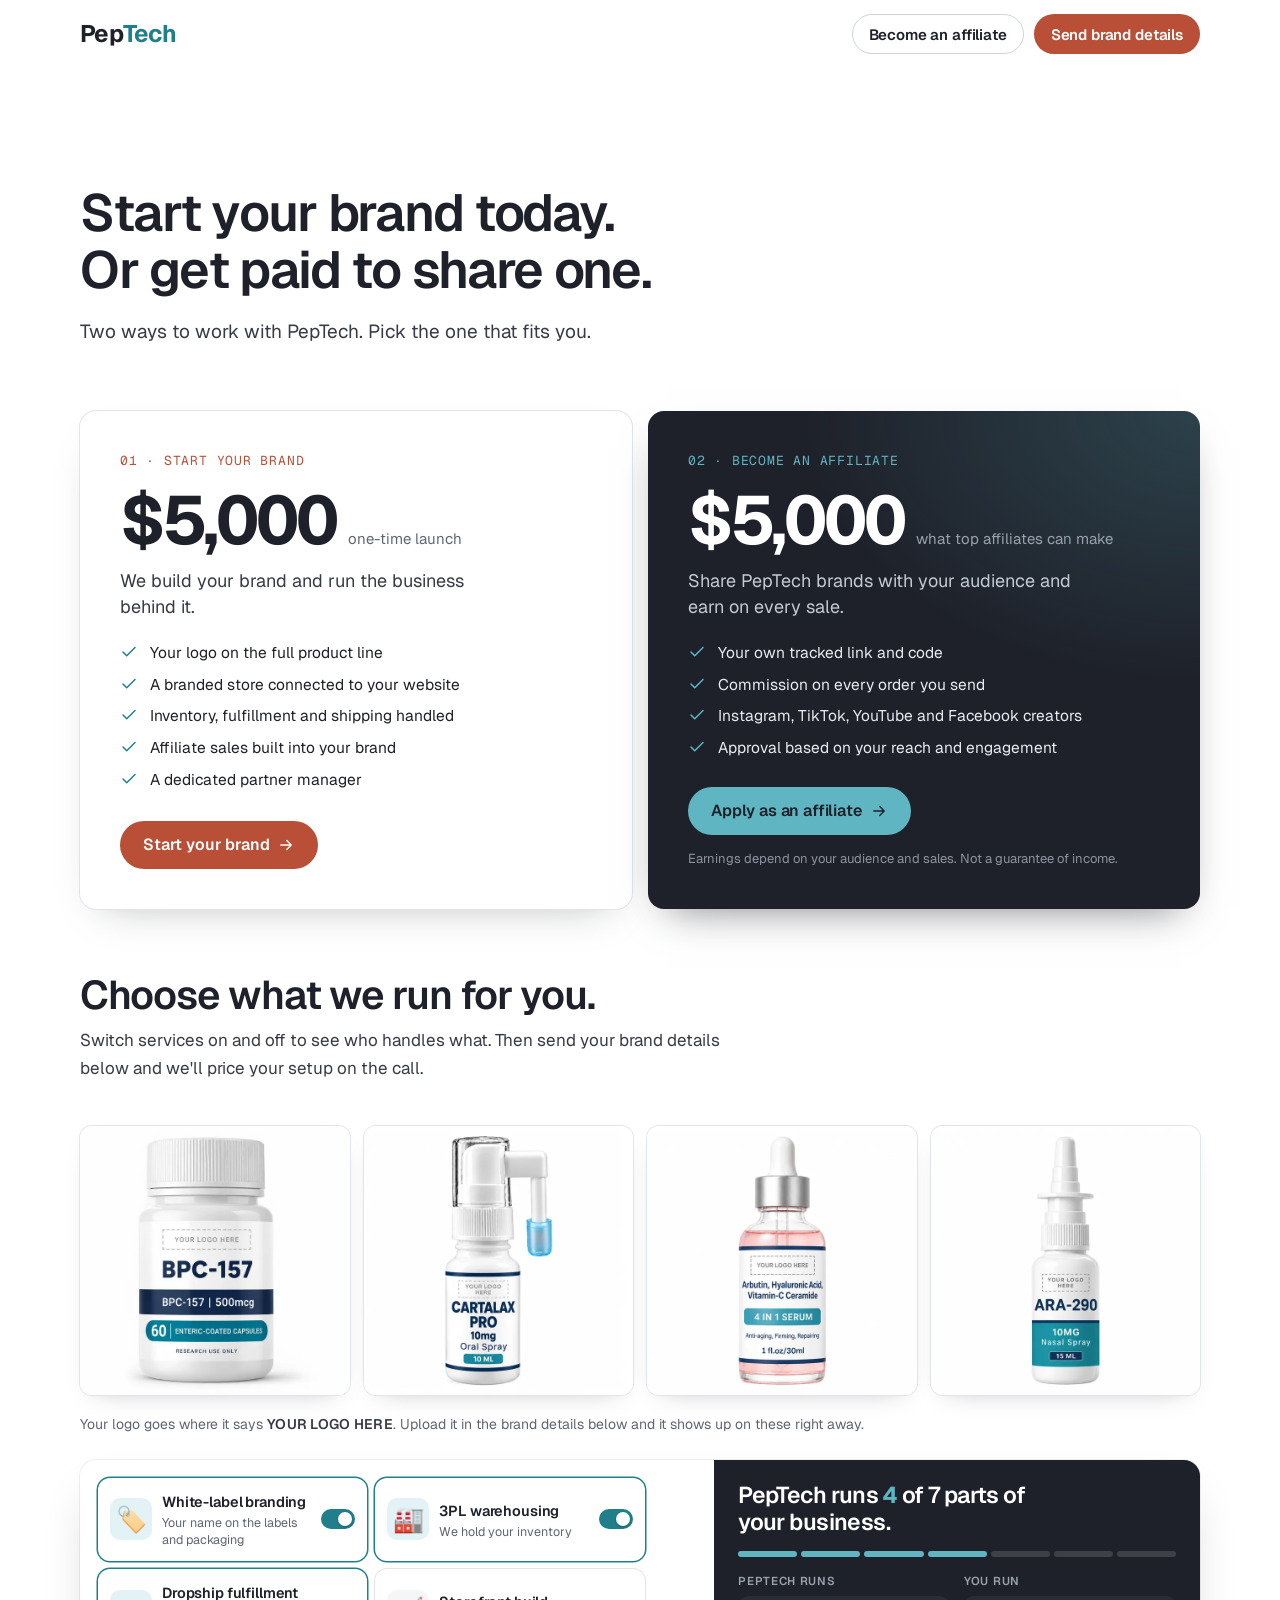
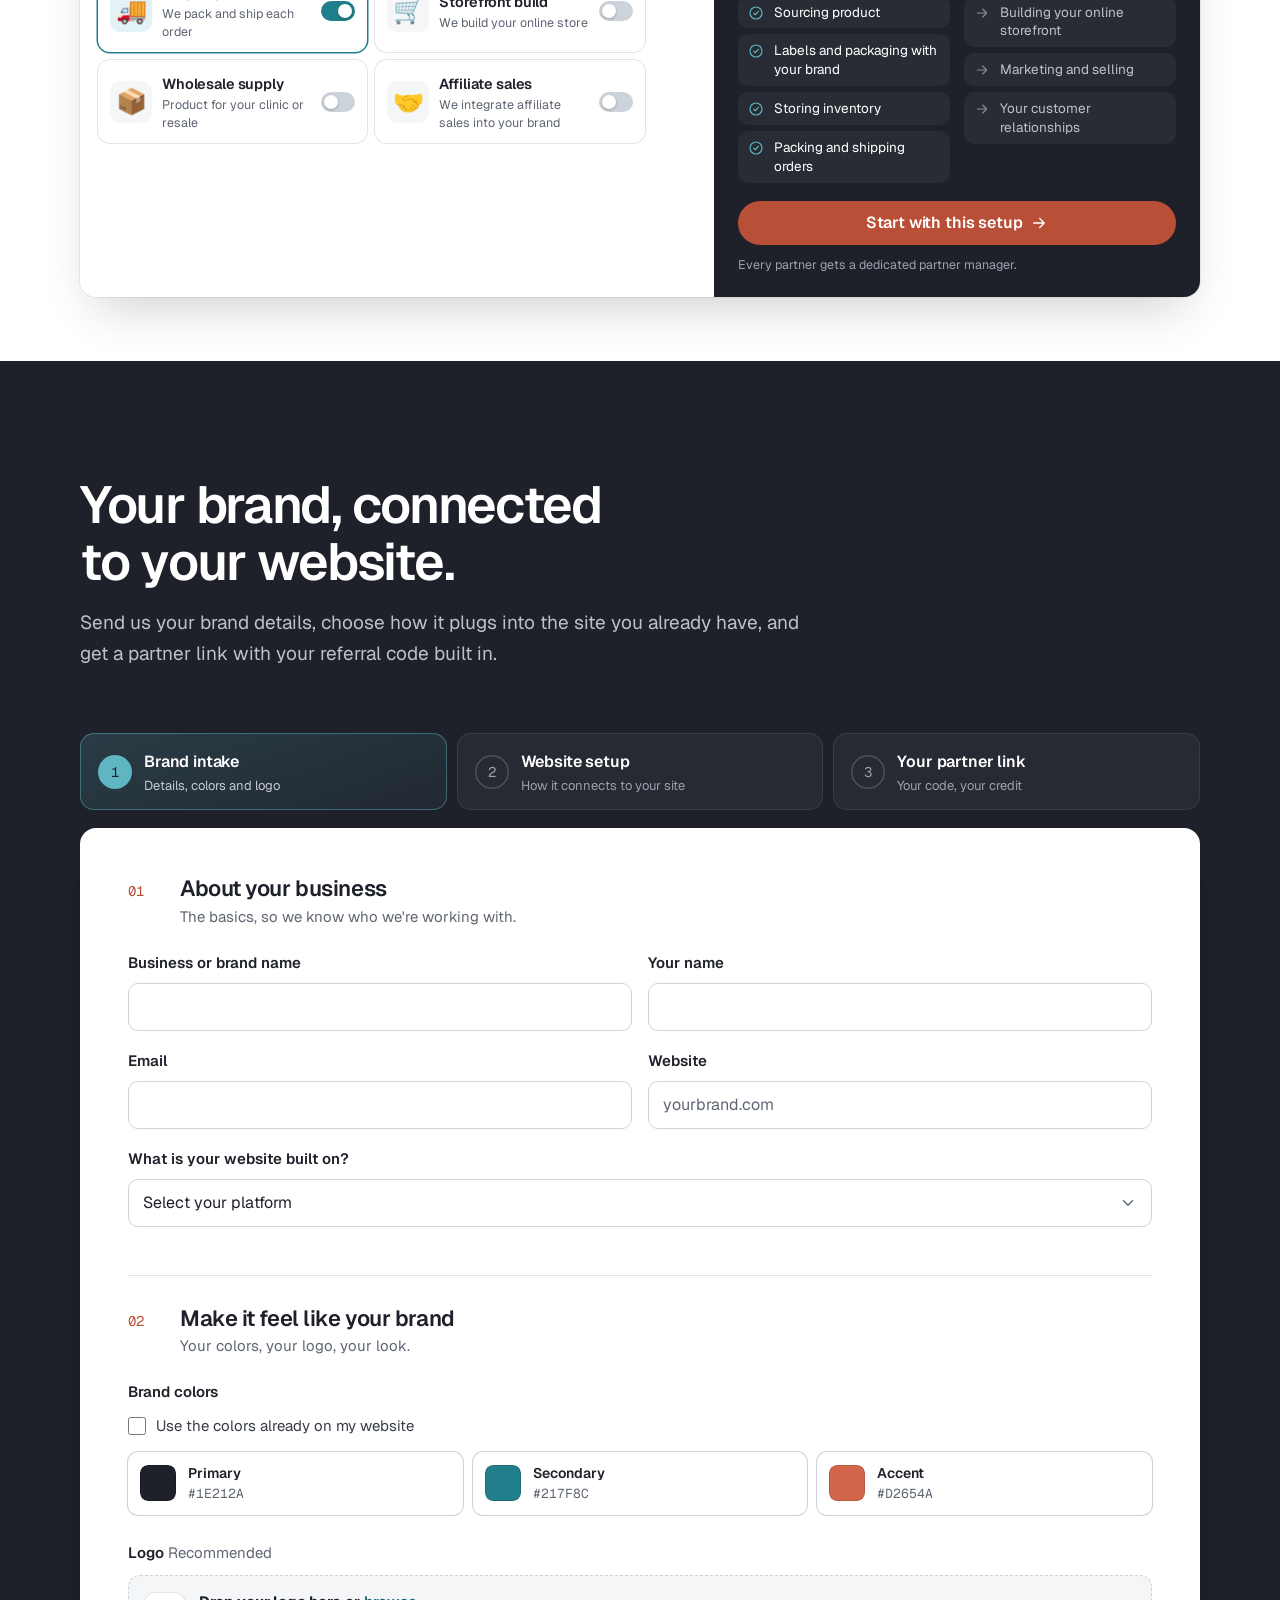
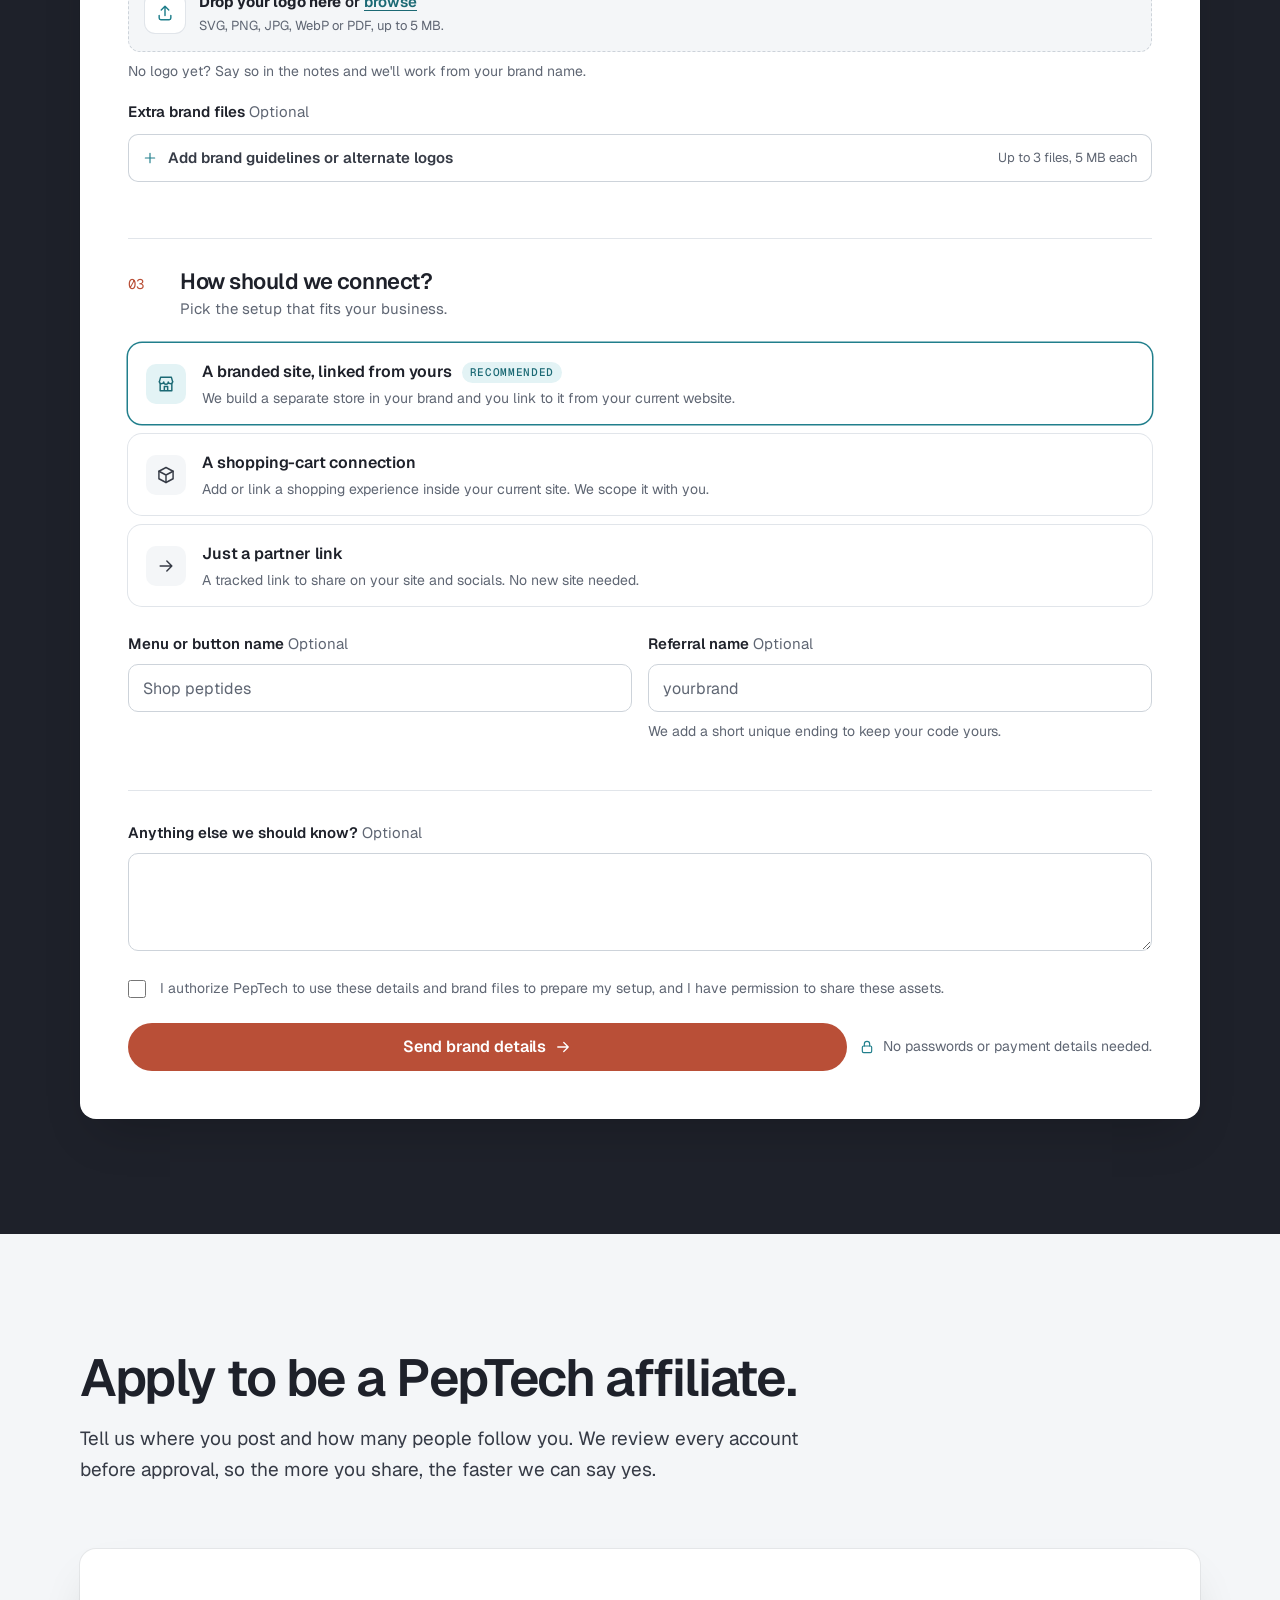
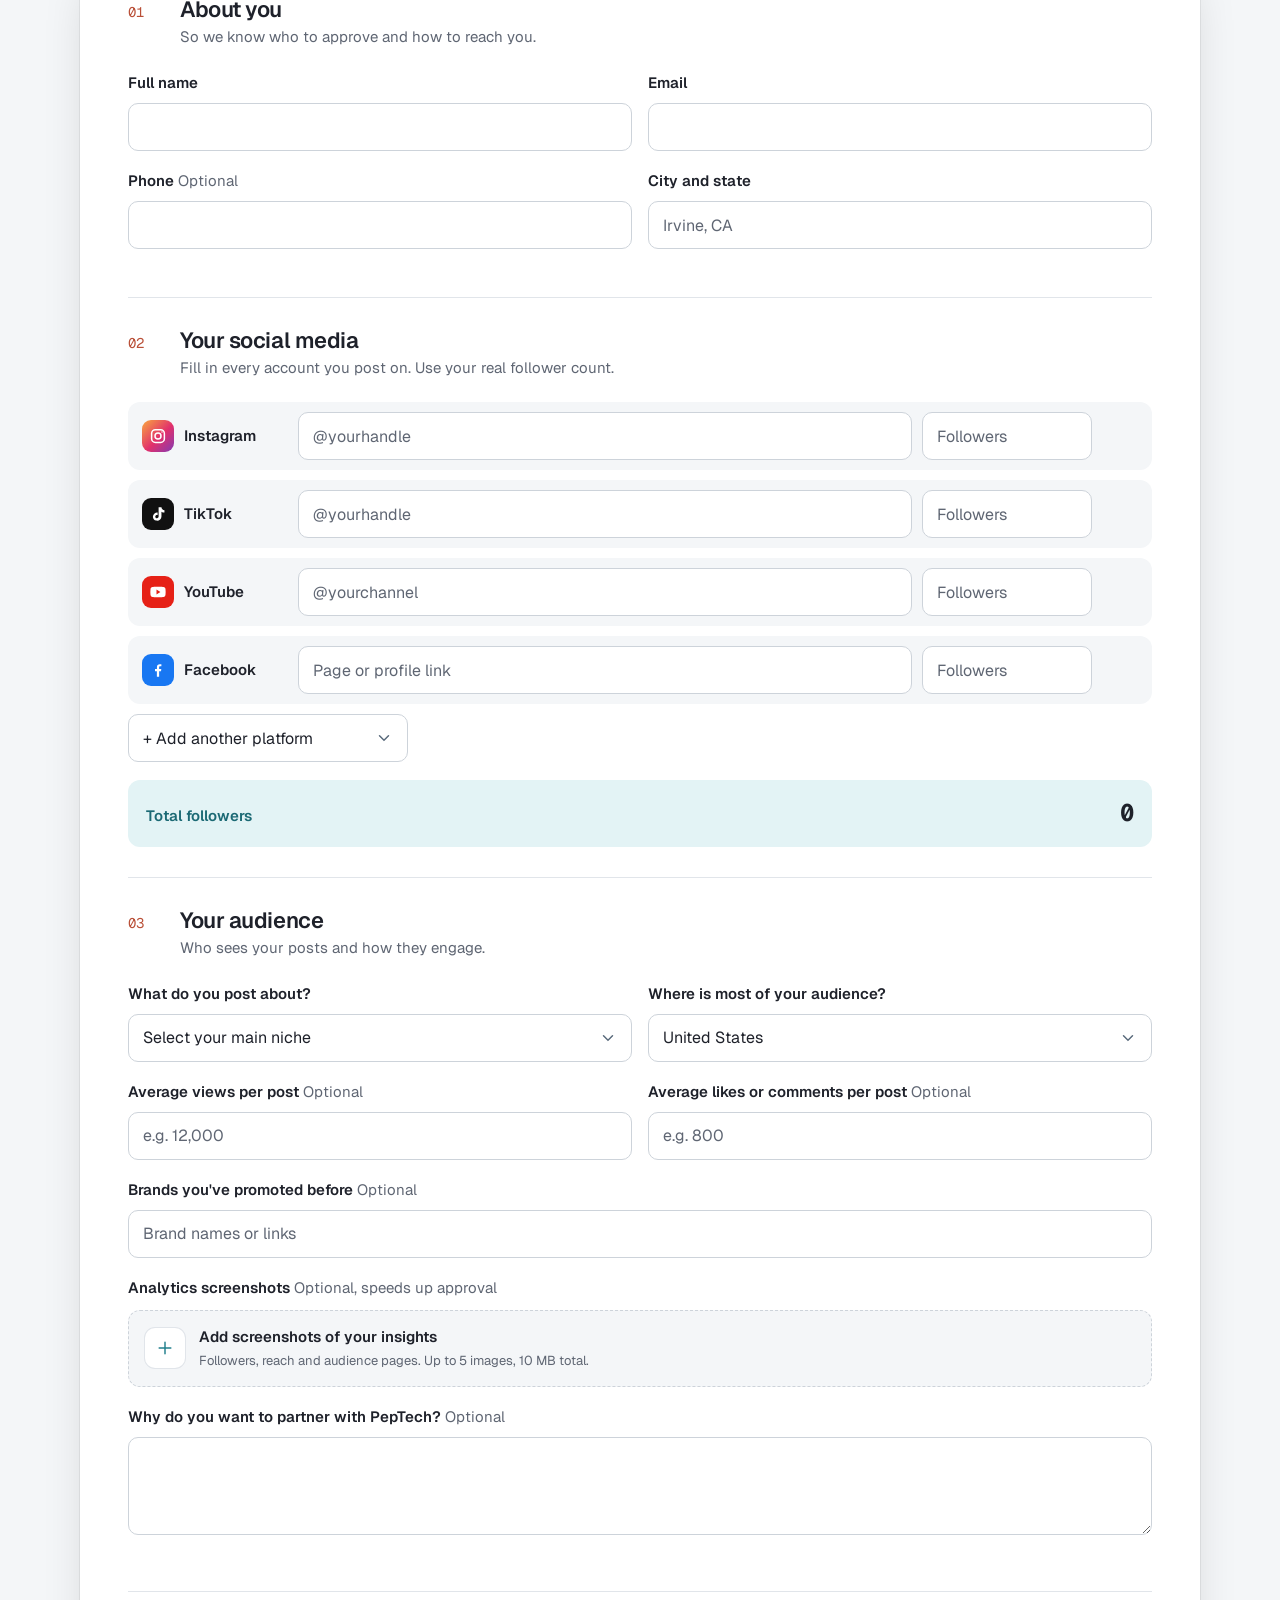
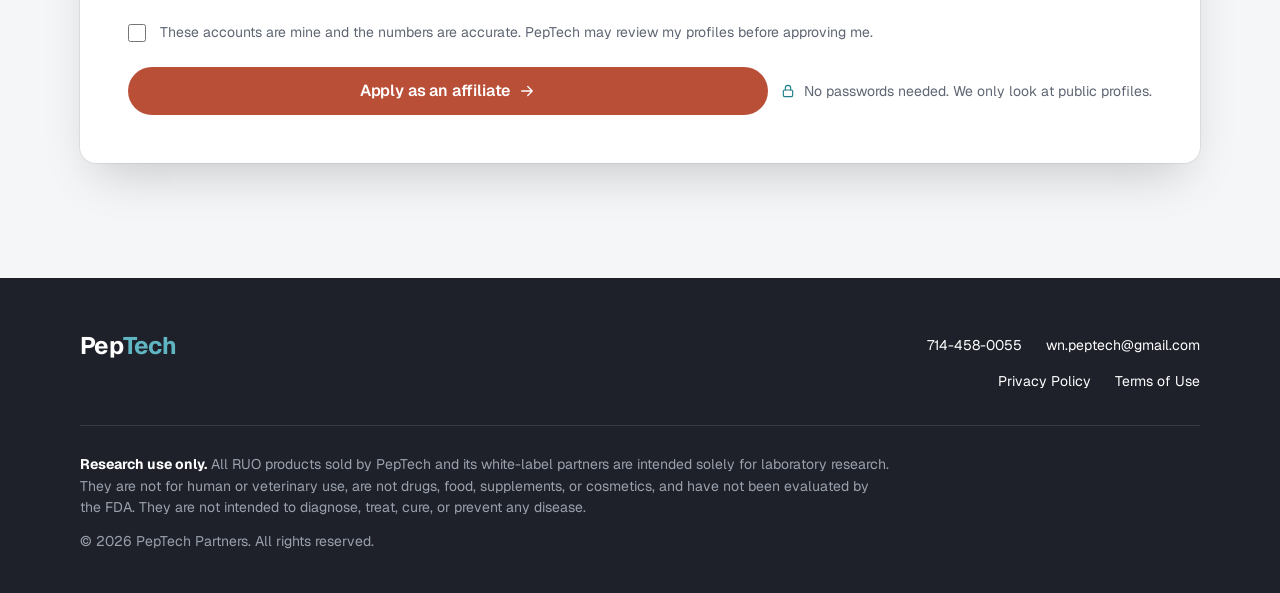
==== commit a962546a: "Add brand-or-affiliate choice and affiliate application Co-Authored-By: Claude Opus 5.5 <noreply@ant" ====
--- a/index.html
+++ b/index.html
@@ -606,6 +606,52 @@
 .logo.wm{display:inline-flex;align-items:baseline;gap:0;font:700 24px/1 var(--sans);letter-spacing:-.03em;text-decoration:none;color:var(--ink)}
 .wm .wm__b{color:var(--teal)}
 .logo.wm--light{color:#fff}.logo.wm--light .wm__b{color:var(--teal-glow)}
+.section--tight{padding-bottom:0}
+.ways{display:grid;grid-template-columns:repeat(2,minmax(0,1fr));gap:16px}
+@media (max-width:820px){.ways{grid-template-columns:minmax(0,1fr)}}
+.way{display:flex;flex-direction:column;padding:clamp(24px,3.4vw,40px);border-radius:var(--radius-lg);background:#fff;box-shadow:0 0 0 1px var(--line),0 18px 40px -24px rgba(30,33,42,.35)}
+.way--dark{background:radial-gradient(120% 90% at 100% 0,rgba(95,182,194,.22),transparent 60%),var(--ink);color:#E8EBEF;box-shadow:0 18px 40px -20px rgba(30,33,42,.6)}
+.way__k{font-size:13px;letter-spacing:.06em;text-transform:uppercase;color:var(--accent-ink)}
+.way--dark .way__k{color:var(--teal-glow)}
+.way__big{display:flex;align-items:baseline;flex-wrap:wrap;gap:4px 12px;margin-top:14px}
+.way__amt{font-size:clamp(48px,6vw,68px);font-weight:700;letter-spacing:-.045em;line-height:1;color:var(--ink);font-variant-numeric:tabular-nums}
+.way--dark .way__amt{color:#fff}
+.way__per{font-size:15px;color:var(--muted)}
+.way--dark .way__per{color:#9AA1AD}
+.way__lead{margin-top:14px;font-size:18px;line-height:1.45;color:var(--ink-2);max-width:34ch}
+.way--dark .way__lead{color:#C4CAD3}
+.way__list{list-style:none;padding:0;margin:22px 0 28px;display:grid;gap:10px}
+.way__list li{display:grid;grid-template-columns:20px 1fr;gap:10px;font-size:15.5px;line-height:1.4}
+.way__list svg{width:18px;height:18px;margin-top:1px;color:var(--teal)}
+.way--dark .way__list svg{color:var(--teal-glow)}
+.way__cta{margin-top:auto;align-self:flex-start}
+.way__cta--light{--bg:var(--teal-glow);--fg:var(--ink)}
+.way__cta--light:hover{background:#7CC6D0;color:var(--ink)}
+.way__fine{margin-top:14px;font-size:13px;color:#8D94A0}
+.nav__aff{margin-left:auto;margin-right:-22px}
+@media (max-width:560px){.nav__aff{display:none}}
+.socials{display:grid;gap:10px}
+.soc{display:grid;grid-template-columns:150px minmax(0,1fr) 170px 40px;gap:10px;align-items:center;padding:10px;border-radius:12px;background:var(--mist);animation:panelIn .35s var(--ease-out)}
+.soc__p{display:flex;align-items:center;gap:10px;font-weight:600;font-size:15px;padding-left:4px}
+.soc__ic{width:32px;height:32px;border-radius:9px;display:grid;place-items:center;color:#fff;flex:none}
+.soc__ic svg{width:18px;height:18px}
+.soc .input{background:#fff}
+.soc__x{all:unset;box-sizing:border-box;width:40px;height:40px;border-radius:10px;display:grid;place-items:center;color:var(--muted);cursor:pointer}
+.soc__x:hover{background:#fff;color:var(--ink)}
+.soc__x:focus-visible{outline:2px solid var(--teal);outline-offset:2px}
+.soc__x svg{width:16px;height:16px;transform:rotate(45deg)}
+@media (max-width:700px){.soc{grid-template-columns:minmax(0,1fr) 40px}.soc__p{grid-column:1}.soc__x{grid-column:2;grid-row:1}.soc .input{grid-column:1/-1}}
+.socials__more{margin-top:10px;max-width:280px}
+#err-af_socials{margin-top:10px}
+.reach{display:flex;align-items:baseline;justify-content:space-between;gap:12px;margin-top:18px;padding:14px 18px;border-radius:12px;background:var(--teal-wash);color:var(--teal-ink);font-size:15px;font-weight:600}
+.reach b{font-size:24px;letter-spacing:-.02em;color:var(--ink)}
+.aff__done{text-align:center;padding:clamp(24px,5vw,56px) 0}
+.aff__done[hidden]{display:none}
+.aff__done:focus{outline:none}
+.aff__ok{display:inline-grid;place-items:center;width:64px;height:64px;border-radius:50%;background:var(--teal-wash);color:var(--teal)}
+.aff__ok svg{width:34px;height:34px}
+.aff__done h3{margin-top:18px;font-size:28px;letter-spacing:-.02em}
+.aff__done p{margin:10px auto 0;max-width:44ch;color:var(--muted);font-size:17px}
 </style>
 </head>
 <body class="page-start">
@@ -675,11 +721,49 @@
 <header class="nav" id="nav">
   <div class="wrap nav__in">
     <a class="logo wm" href="./" aria-label="PepTech home"><span class="wm__a">Pep</span><span class="wm__b">Tech</span></a>
+    <a class="btn btn--sm btn--ghost nav__aff" href="#affiliate">Become an affiliate</a>
     <a class="btn btn--sm btn--call" href="#onboard" data-cta="nav">Send brand details</a>
   </div>
 </header>
 
 <main id="top">
+  <section class="section section--tight" id="paths" aria-labelledby="pathsTitle">
+    <div class="wrap">
+      <div class="section__head rv">
+        <h2 id="pathsTitle">Start your brand today. Or get paid to share one.</h2>
+        <p>Two ways to work with PepTech. Pick the one that fits you.</p>
+      </div>
+      <div class="ways rv">
+        <article class="way">
+          <p class="way__k mono">01 &middot; Start your brand</p>
+          <p class="way__big"><span class="way__amt">$5,000</span><span class="way__per">one-time launch</span></p>
+          <p class="way__lead">We build your brand and run the business behind it.</p>
+          <ul class="way__list">
+            <li><svg aria-hidden="true"><use href="#i-check"/></svg>Your logo on the full product line</li>
+            <li><svg aria-hidden="true"><use href="#i-check"/></svg>A branded store connected to your website</li>
+            <li><svg aria-hidden="true"><use href="#i-check"/></svg>Inventory, fulfillment and shipping handled</li>
+            <li><svg aria-hidden="true"><use href="#i-check"/></svg>Affiliate sales built into your brand</li>
+            <li><svg aria-hidden="true"><use href="#i-check"/></svg>A dedicated partner manager</li>
+          </ul>
+          <a class="btn btn--call way__cta" href="#build">Start your brand <svg aria-hidden="true"><use href="#i-arrow"/></svg></a>
+        </article>
+        <article class="way way--dark">
+          <p class="way__k mono">02 &middot; Become an affiliate</p>
+          <p class="way__big"><span class="way__amt">$5,000</span><span class="way__per">what top affiliates can make</span></p>
+          <p class="way__lead">Share PepTech brands with your audience and earn on every sale.</p>
+          <ul class="way__list">
+            <li><svg aria-hidden="true"><use href="#i-check"/></svg>Your own tracked link and code</li>
+            <li><svg aria-hidden="true"><use href="#i-check"/></svg>Commission on every order you send</li>
+            <li><svg aria-hidden="true"><use href="#i-check"/></svg>Instagram, TikTok, YouTube and Facebook creators</li>
+            <li><svg aria-hidden="true"><use href="#i-check"/></svg>Approval based on your reach and engagement</li>
+          </ul>
+          <a class="btn way__cta way__cta--light" href="#affiliate">Apply as an affiliate <svg aria-hidden="true"><use href="#i-arrow"/></svg></a>
+          <p class="way__fine">Earnings depend on your audience and sales. Not a guarantee of income.</p>
+        </article>
+      </div>
+    </div>
+  </section>
+
   <section class="section" id="build">
     <div class="wrap">
       <div class="starthead rv"><div class="section__head">
@@ -830,6 +914,80 @@
               <div><dt>Click tracking</dt><dd>Turns on once your partner manager confirms your setup.</dd></div>
             </dl>
           </div>
+        </div>
+      </div>
+    </div>
+  </section>
+  <section class="section section--mist" id="affiliate" aria-labelledby="affTitle">
+    <div class="wrap">
+      <div class="section__head rv">
+        <h2 id="affTitle">Apply to be a PepTech affiliate.</h2>
+        <p>Tell us where you post and how many people follow you. We review every account before approval, so the more you share, the faster we can say yes.</p>
+      </div>
+      <div class="ob__panel aff rv" id="affPanel">
+        <div class="form__alert" id="affAlert" role="alert"></div>
+        <form id="affForm" novalidate>
+          <div class="ob__part">
+            <div class="ob__ph"><span class="ob__pn mono" aria-hidden="true">01</span><div><h3>About you</h3><p>So we know who to approve and how to reach you.</p></div></div>
+            <div class="row">
+              <div class="field"><label for="af_name">Full name</label><input class="input" id="af_name" autocomplete="name" required aria-describedby="err-af_name"><p class="err" id="err-af_name"><svg width="16" height="16" aria-hidden="true"><use href="#i-alert"/></svg>Enter your name.</p></div>
+              <div class="field"><label for="af_email">Email</label><input class="input" id="af_email" type="email" autocomplete="email" inputmode="email" required aria-describedby="err-af_email"><p class="err" id="err-af_email"><svg width="16" height="16" aria-hidden="true"><use href="#i-alert"/></svg>Enter a valid email, like you@gmail.com.</p></div>
+            </div>
+            <div class="row">
+              <div class="field"><label for="af_phone">Phone <span class="hint">Optional</span></label><input class="input" id="af_phone" type="tel" autocomplete="tel" inputmode="tel"></div>
+              <div class="field"><label for="af_city">City and state</label><input class="input" id="af_city" autocomplete="address-level2" placeholder="Irvine, CA" required aria-describedby="err-af_city"><p class="err" id="err-af_city"><svg width="16" height="16" aria-hidden="true"><use href="#i-alert"/></svg>Enter where you're based.</p></div>
+            </div>
+          </div>
+
+          <div class="ob__part">
+            <div class="ob__ph"><span class="ob__pn mono" aria-hidden="true">02</span><div><h3>Your social media</h3><p>Fill in every account you post on. Use your real follower count.</p></div></div>
+            <div class="socials" id="afSocials"></div>
+            <div class="socials__more">
+              <label for="af_add" class="sr-only">Add another platform</label>
+              <select class="input" id="af_add"><option value="">+ Add another platform</option></select>
+            </div>
+            <p class="err" id="err-af_socials"><svg width="16" height="16" aria-hidden="true"><use href="#i-alert"/></svg>Add at least one account with your handle and follower count.</p>
+            <div class="reach" aria-live="polite"><span>Total followers</span><b class="mono" id="afTotal">0</b></div>
+          </div>
+
+          <div class="ob__part">
+            <div class="ob__ph"><span class="ob__pn mono" aria-hidden="true">03</span><div><h3>Your audience</h3><p>Who sees your posts and how they engage.</p></div></div>
+            <div class="row">
+              <div class="field"><label for="af_niche">What do you post about?</label>
+                <select class="input" id="af_niche" required aria-describedby="err-af_niche"><option value="">Select your main niche</option><option>Fitness and training</option><option>Bodybuilding</option><option>Health and longevity</option><option>Biohacking</option><option>Beauty and skincare</option><option>Weight loss</option><option>Lifestyle</option><option>Clinic or medical practice</option><option>Other</option></select>
+                <p class="err" id="err-af_niche"><svg width="16" height="16" aria-hidden="true"><use href="#i-alert"/></svg>Pick the closest niche. "Other" is fine.</p></div>
+              <div class="field"><label for="af_where">Where is most of your audience?</label>
+                <select class="input" id="af_where"><option>United States</option><option>Canada</option><option>United Kingdom</option><option>Australia</option><option>Other</option><option>Not sure</option></select></div>
+            </div>
+            <div class="row">
+              <div class="field"><label for="af_views">Average views per post <span class="hint">Optional</span></label><input class="input" id="af_views" inputmode="numeric" placeholder="e.g. 12,000" data-num></div>
+              <div class="field"><label for="af_eng">Average likes or comments per post <span class="hint">Optional</span></label><input class="input" id="af_eng" inputmode="numeric" placeholder="e.g. 800" data-num></div>
+            </div>
+            <div class="field"><label for="af_brands">Brands you've promoted before <span class="hint">Optional</span></label><input class="input" id="af_brands" placeholder="Brand names or links"></div>
+            <div class="field">
+              <span class="label" id="afShotsLbl">Analytics screenshots <span class="hint">Optional, speeds up approval</span></span>
+              <label class="drop drop--light" aria-labelledby="afShotsLbl">
+                <span class="drop__ic"><svg width="20" height="20" aria-hidden="true"><use href="#i-plus"/></svg></span>
+                <span><span class="drop__t" id="afShotsT">Add screenshots of your insights</span><span class="drop__d">Followers, reach and audience pages. Up to 5 images, 10 MB total.</span></span>
+                <input type="file" id="af_shots" class="sr-only" multiple accept="image/*">
+              </label>
+              <p class="err" id="err-af_shots"><svg width="16" height="16" aria-hidden="true"><use href="#i-alert"/></svg><span id="afShotsMsg"></span></p>
+            </div>
+            <div class="field"><label for="af_why">Why do you want to partner with PepTech? <span class="hint">Optional</span></label><textarea class="input ob__notes" id="af_why" rows="3"></textarea></div>
+          </div>
+
+          <input type="text" id="af_honey" class="sr-only" tabindex="-1" autocomplete="off" aria-hidden="true">
+          <label class="consent"><input type="checkbox" id="af_consent" required aria-describedby="err-af_consent"><span>These accounts are mine and the numbers are accurate. PepTech may review my profiles before approving me.</span></label>
+          <p class="err" id="err-af_consent" style="margin-top:-16px;margin-bottom:20px"><svg width="16" height="16" aria-hidden="true"><use href="#i-alert"/></svg>Please confirm so we can review your accounts.</p>
+          <div class="form__actions">
+            <button class="btn btn--primary" type="submit" id="afSubmit">Apply as an affiliate <svg aria-hidden="true"><use href="#i-arrow"/></svg></button>
+            <p class="ob__fine ob__fine--lock"><svg aria-hidden="true"><use href="#i-lock"/></svg>No passwords needed. We only look at public profiles.</p>
+          </div>
+        </form>
+        <div class="aff__done" id="affDone" hidden tabindex="-1">
+          <span class="aff__ok"><svg aria-hidden="true"><use href="#i-check-circle"/></svg></span>
+          <h3>Application received.</h3>
+          <p>We'll review your accounts and email you at <b id="affDoneEmail"></b> with next steps.</p>
         </div>
       </div>
     </div>
@@ -1131,5 +1289,117 @@
 /* Remember a partner's referral code when a visitor arrives through their link */
 (() => { const r = params.get("ref"); if (r) { try { localStorage.setItem("pl_ref", r.slice(0, 64)); } catch {} } })();
 </script>
+<script>
+/* Affiliate application (PepTech only): socials with follower counts -> the PepTech inbox through FormSubmit */
+(() => {
+  const $ = s => document.querySelector(s), form = $("#affForm"); if (!form) return;
+  const ICON = {
+    ig: '<svg viewBox="0 0 24 24" fill="none" stroke="currentColor" stroke-width="2"><rect x="3.5" y="3.5" width="17" height="17" rx="5"/><circle cx="12" cy="12" r="4"/><circle cx="17.3" cy="6.7" r="1" fill="currentColor" stroke="none"/></svg>',
+    tt: '<svg viewBox="0 0 24 24" fill="currentColor"><path d="M16.6 3c.3 2.3 1.7 3.8 4 4v3.1a7.6 7.6 0 0 1-4-1.2v6.3c0 3.9-3.6 6.5-7.2 5.6-4.5-1.1-5.6-6.8-2-9.6 1.2-.9 2.6-1.3 4.1-1.1v3.3c-1.6-.5-3.2.5-3.1 2.1.1 1.9 2.4 2.7 3.6 1.6.5-.5.8-1.1.8-1.9V3z"/></svg>',
+    yt: '<svg viewBox="0 0 24 24" fill="currentColor"><path d="M22 8.2c-.2-1.6-1-2.6-2.6-2.8C17.2 5.1 12 5.1 12 5.1s-5.2 0-7.4.3C3 5.6 2.2 6.6 2 8.2a33 33 0 0 0 0 7.6c.2 1.6 1 2.6 2.6 2.8 2.2.3 7.4.3 7.4.3s5.2 0 7.4-.3c1.6-.2 2.4-1.2 2.6-2.8a33 33 0 0 0 0-7.6zM10 15.2V8.8l5.2 3.2z"/></svg>',
+    fb: '<svg viewBox="0 0 24 24" fill="currentColor"><path d="M13.5 21v-7.5H16l.4-3h-2.9V8.6c0-.9.3-1.5 1.5-1.5h1.5V4.4c-.3 0-1.2-.1-2.2-.1-2.2 0-3.7 1.3-3.7 3.8v2.4H8v3h2.5V21z"/></svg>',
+    x: '<svg viewBox="0 0 24 24" fill="currentColor"><path d="M17.8 3h3.1l-6.8 7.8L22 21h-6.2l-4.9-6.4L5.3 21H2.2l7.3-8.3L2 3h6.4l4.4 5.8zm-1.1 16.2h1.7L7.4 4.7H5.6z"/></svg>',
+    gen: '<svg viewBox="0 0 24 24" fill="none" stroke="currentColor" stroke-width="2" stroke-linecap="round"><circle cx="12" cy="12" r="8.5"/><path d="M3.5 12h17M12 3.5c2.5 2.6 2.5 14.4 0 17M12 3.5c-2.5 2.6-2.5 14.4 0 17"/></svg>'
+  };
+  const P = {
+    instagram: ["Instagram", "ig", "linear-gradient(135deg,#F9A73E,#E1306C 55%,#833AB4)", "@yourhandle"],
+    tiktok: ["TikTok", "tt", "#111", "@yourhandle"],
+    youtube: ["YouTube", "yt", "#E62117", "@yourchannel"],
+    facebook: ["Facebook", "fb", "#1877F2", "Page or profile link"],
+    x: ["X (Twitter)", "x", "#111", "@yourhandle"],
+    snapchat: ["Snapchat", "gen", "#E8C800", "Username"],
+    threads: ["Threads", "gen", "#111", "@yourhandle"],
+    twitch: ["Twitch", "gen", "#9146FF", "Channel name"],
+    pinterest: ["Pinterest", "gen", "#E60023", "Profile link"],
+    linkedin: ["LinkedIn", "gen", "#0A66C2", "Profile link"],
+    podcast: ["Podcast", "gen", "#5F6673", "Show name or link"],
+    other: ["Other", "gen", "#5F6673", "Platform and handle"]
+  };
+  const list = $("#afSocials"), add = $("#af_add"), total = $("#afTotal");
+  const num = v => +String(v).replace(/[^\d]/g, "") || 0;
+  const fmt = n => n.toLocaleString("en-US");
+  const short = n => n >= 1e6 ? (n / 1e6).toFixed(1).replace(/\.0$/, "") + "M" : n >= 1e3 ? (n / 1e3).toFixed(1).replace(/\.0$/, "") + "K" : String(n);
+  const rows = () => [...list.querySelectorAll(".soc")];
+  const sum = () => { total.textContent = fmt(rows().reduce((a, r) => a + num(r.querySelector("[data-f]").value), 0)); };
+  const syncAdd = () => {
+    const used = new Set(rows().map(r => r.dataset.p));
+    add.innerHTML = '<option value="">+ Add another platform</option>' + Object.entries(P).filter(([k]) => k === "other" || !used.has(k)).map(([k, [n]]) => `<option value="${k}">${n}</option>`).join("");
+  };
+  const row = (key, removable) => {
+    const [name, ic, bg, ph] = P[key], id = "af_" + key + "_" + rows().length;
+    const el = document.createElement("div");
+    el.className = "soc"; el.dataset.p = key;
+    el.innerHTML = `<span class="soc__p"><span class="soc__ic" style="background:${bg}" aria-hidden="true">${ICON[ic]}</span>${name}</span>
+      <label class="sr-only" for="${id}h">${name} handle or link</label><input class="input" id="${id}h" data-h placeholder="${ph}" autocapitalize="none" spellcheck="false">
+      <label class="sr-only" for="${id}f">${name} followers</label><input class="input mono" id="${id}f" data-f inputmode="numeric" placeholder="Followers">
+      ${removable ? `<button type="button" class="soc__x" aria-label="Remove ${name}"><svg aria-hidden="true"><use href="#i-plus"/></svg></button>` : "<span></span>"}`;
+    el.querySelector(".soc__x")?.addEventListener("click", () => { el.remove(); sum(); syncAdd(); add.focus(); });
+    list.append(el); return el;
+  };
+  ["instagram", "tiktok", "youtube", "facebook"].forEach(k => row(k, false));
+  syncAdd();
+  add.addEventListener("change", () => { if (!add.value) return; const r = row(add.value, true); add.value = ""; syncAdd(); r.querySelector("[data-h]").focus(); });
+  // follower and view counts read as numbers with commas while typing
+  form.addEventListener("input", e => {
+    const t = e.target;
+    if (t.matches("[data-f],[data-num]")) { const n = num(t.value); t.value = n ? fmt(n) : ""; }
+    if (t.matches("[data-f],[data-h]")) { sum(); if (filled().length) { $("#err-af_socials").classList.remove("is-on"); } }
+  });
+  const filled = () => rows().map(r => ({ p: P[r.dataset.p][0], h: r.querySelector("[data-h]").value.trim(), f: num(r.querySelector("[data-f]").value) })).filter(s => s.h && s.f);
+
+  let shots = [];
+  $("#af_shots").addEventListener("change", e => {
+    const fs = [...e.target.files].filter(f => f.type.startsWith("image/")).slice(0, 5), size = fs.reduce((a, f) => a + f.size, 0);
+    const err = $("#err-af_shots");
+    if (size > 10 * 1024 * 1024) { shots = []; e.target.value = ""; $("#afShotsMsg").textContent = "Those images are over 10 MB together. Try fewer or smaller screenshots."; err.classList.add("is-on"); $("#afShotsT").textContent = "Add screenshots of your insights"; return; }
+    err.classList.remove("is-on"); shots = fs;
+    $("#afShotsT").textContent = fs.length ? `${fs.length} screenshot${fs.length > 1 ? "s" : ""} added` : "Add screenshots of your insights";
+  });
+
+  const emailOk = v => /^[^\s@]+@[^\s@]+\.[^\s@]{2,}$/.test(v.trim());
+  const checks = [["#af_name", v => v.trim()], ["#af_email", emailOk], ["#af_city", v => v.trim()], ["#af_niche", v => v]];
+  const mark = (el, errId, good) => { el && el.setAttribute("aria-invalid", !good); $(errId).classList.toggle("is-on", !good); };
+  checks.forEach(([sel, test]) => $(sel).addEventListener("input", e => { if (e.target.getAttribute("aria-invalid") === "true" && test(e.target.value)) mark(e.target, "#err-" + sel.slice(1), true); }));
+
+  form.addEventListener("submit", async e => {
+    e.preventDefault();
+    const alert = $("#affAlert"); alert.style.display = "none";
+    if ($("#af_honey").value) return;
+    let ok = true;
+    checks.forEach(([sel, test]) => { const good = !!test($(sel).value); mark($(sel), "#err-" + sel.slice(1), good); ok = ok && good; });
+    const socials = filled();
+    $("#err-af_socials").classList.toggle("is-on", !socials.length); ok = ok && socials.length > 0;
+    const c = $("#af_consent").checked; mark($("#af_consent"), "#err-af_consent", c); ok = ok && c;
+    if (!ok) { const bad = form.querySelector('[aria-invalid="true"]') || (!socials.length && list.querySelector("[data-h]")); bad && bad.focus(); return; }
+
+    const name = $("#af_name").value.trim(), email = $("#af_email").value.trim(), reach = socials.reduce((a, s) => a + s.f, 0);
+    const fd = new FormData();
+    Object.entries({
+      _subject: `Affiliate application: ${name} (${short(reach)} followers)`, _template: "table", _replyto: email, _captcha: "false",
+      "Form": "Affiliate application", "Name": name, "Email": email, "Phone": $("#af_phone").value.trim(), "City / state": $("#af_city").value.trim(),
+      "Total followers": fmt(reach),
+      ...Object.fromEntries(socials.map((s, i) => [`${s.p}${socials.filter(x => x.p === s.p).length > 1 ? " " + (i + 1) : ""}`, `${s.h}  ·  ${fmt(s.f)} followers`])),
+      "Niche": $("#af_niche").value, "Audience mostly in": $("#af_where").value,
+      "Avg views per post": $("#af_views").value, "Avg likes/comments per post": $("#af_eng").value,
+      "Brands promoted before": $("#af_brands").value.trim(), "Why PepTech": $("#af_why").value.trim(),
+      "Screenshots": shots.length ? `${shots.length} attached` : "None", "Page": location.href.split("#")[0]
+    }).forEach(([k, v]) => v && fd.append(k, v));
+    shots.forEach(f => fd.append("attachment", f, f.name));
+
+    const btn = $("#afSubmit"), label = btn.innerHTML;
+    btn.setAttribute("aria-busy", "true"); btn.disabled = true; btn.innerHTML = `<span class="spin" aria-hidden="true"></span>Sending`;
+    let sent = false;
+    try {
+      const r = await fetch(`https://formsubmit.co/ajax/${CONFIG.intakeEmail || CONFIG.leadEmail}`, { method: "POST", headers: { Accept: "application/json" }, body: fd });
+      const j = await r.json().catch(() => ({}));
+      sent = String(j.success) === "true" || /activat/i.test(j.message || "");
+    } catch {}
+    btn.removeAttribute("aria-busy"); btn.disabled = false; btn.innerHTML = label;
+    if (!sent) { alert.textContent = "We couldn't send your application. Check your connection and try again, or email us your handles."; alert.style.display = "block"; alert.scrollIntoView({ block: "center" }); return; }
+    form.hidden = true; $("#affDoneEmail").textContent = email; $("#affDone").hidden = false; $("#affDone").focus();
+    $("#affiliate").scrollIntoView({ behavior: matchMedia("(prefers-reduced-motion: reduce)").matches ? "auto" : "smooth" });
+  });
+})();
+</script>
 </body>
 </html>
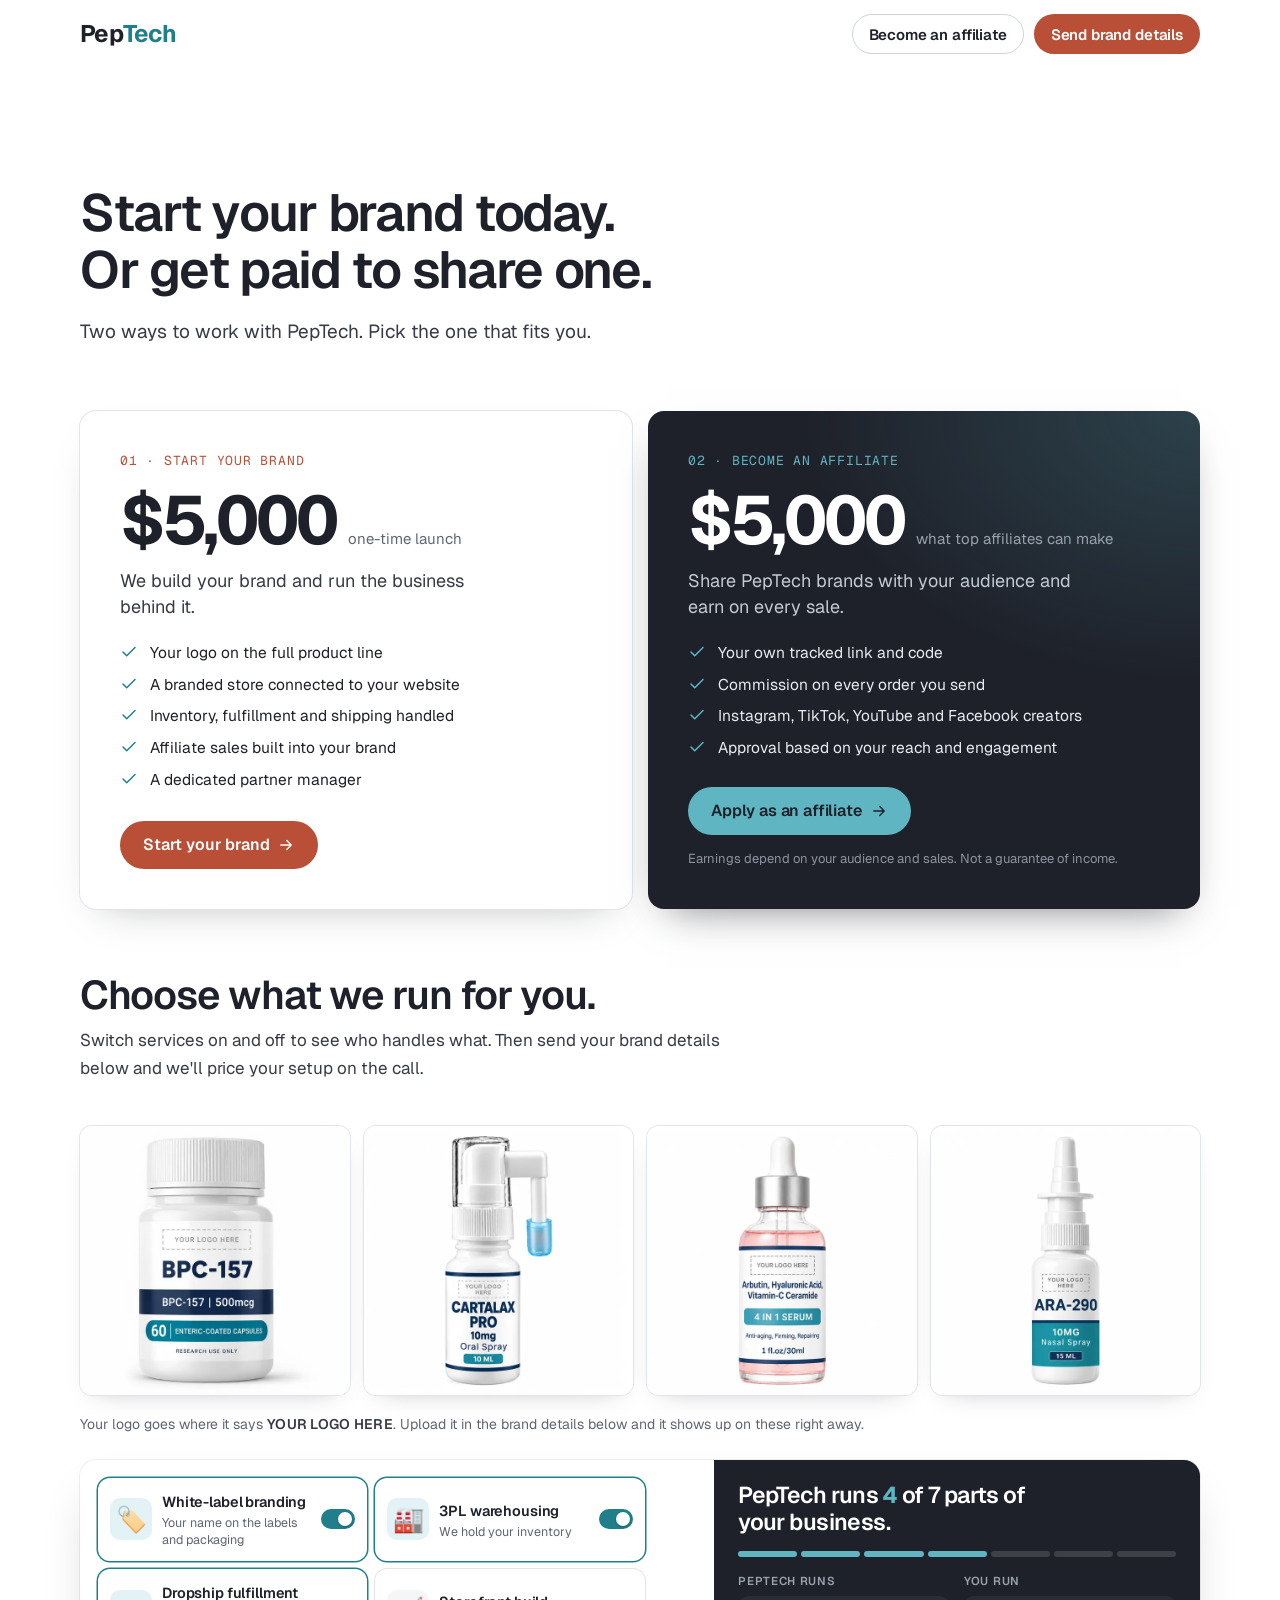
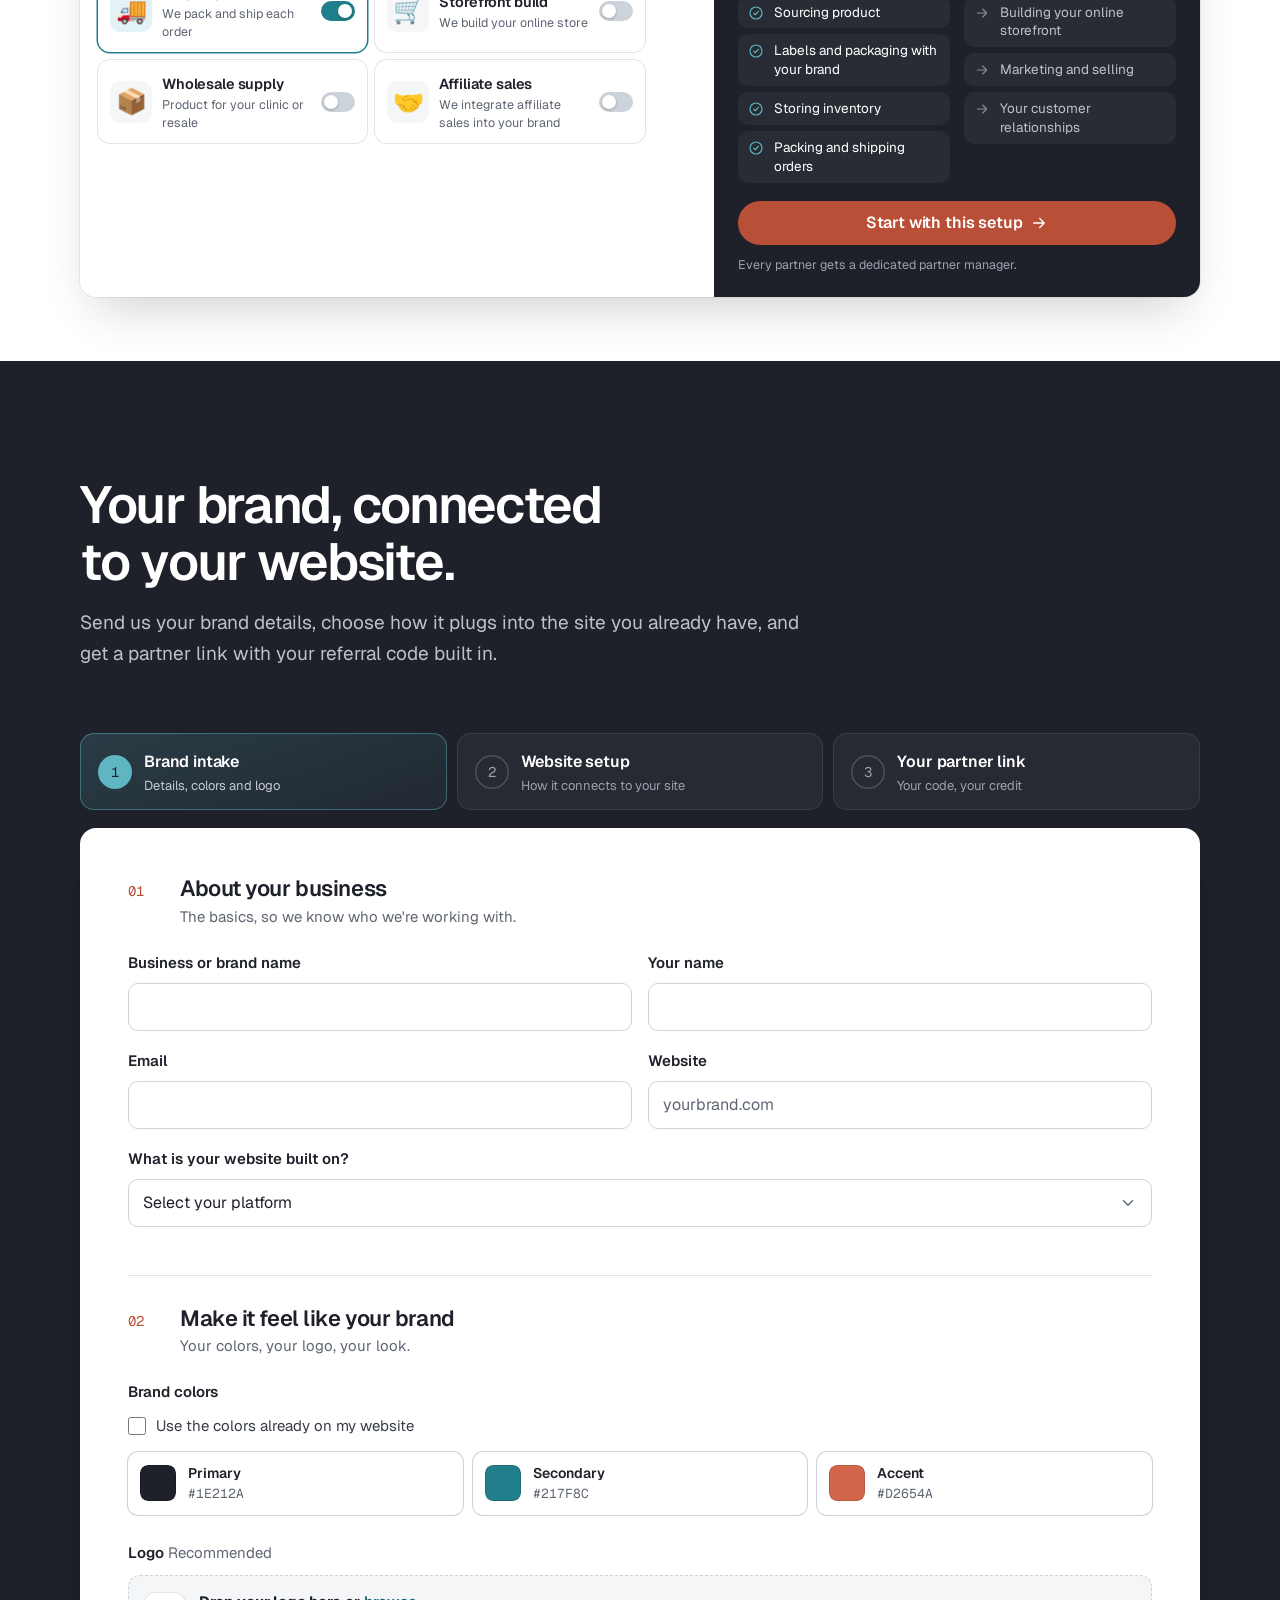
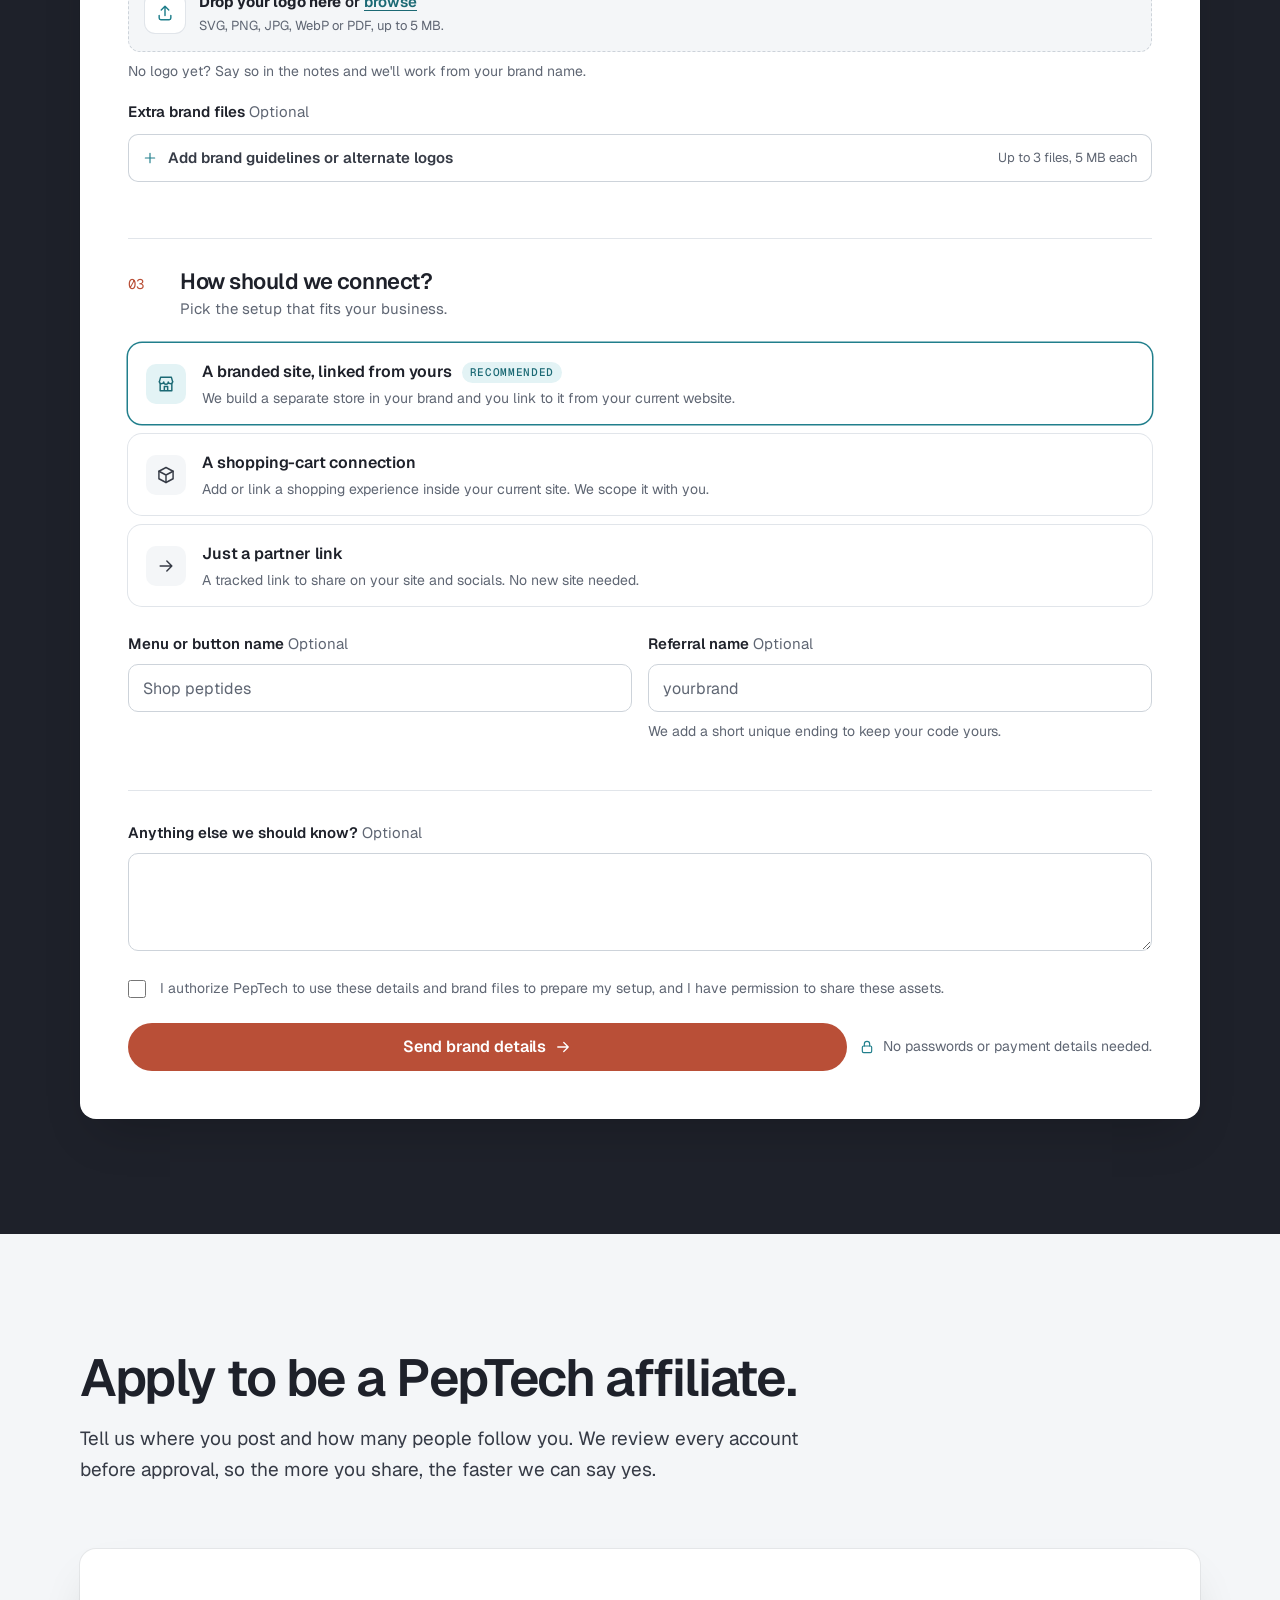
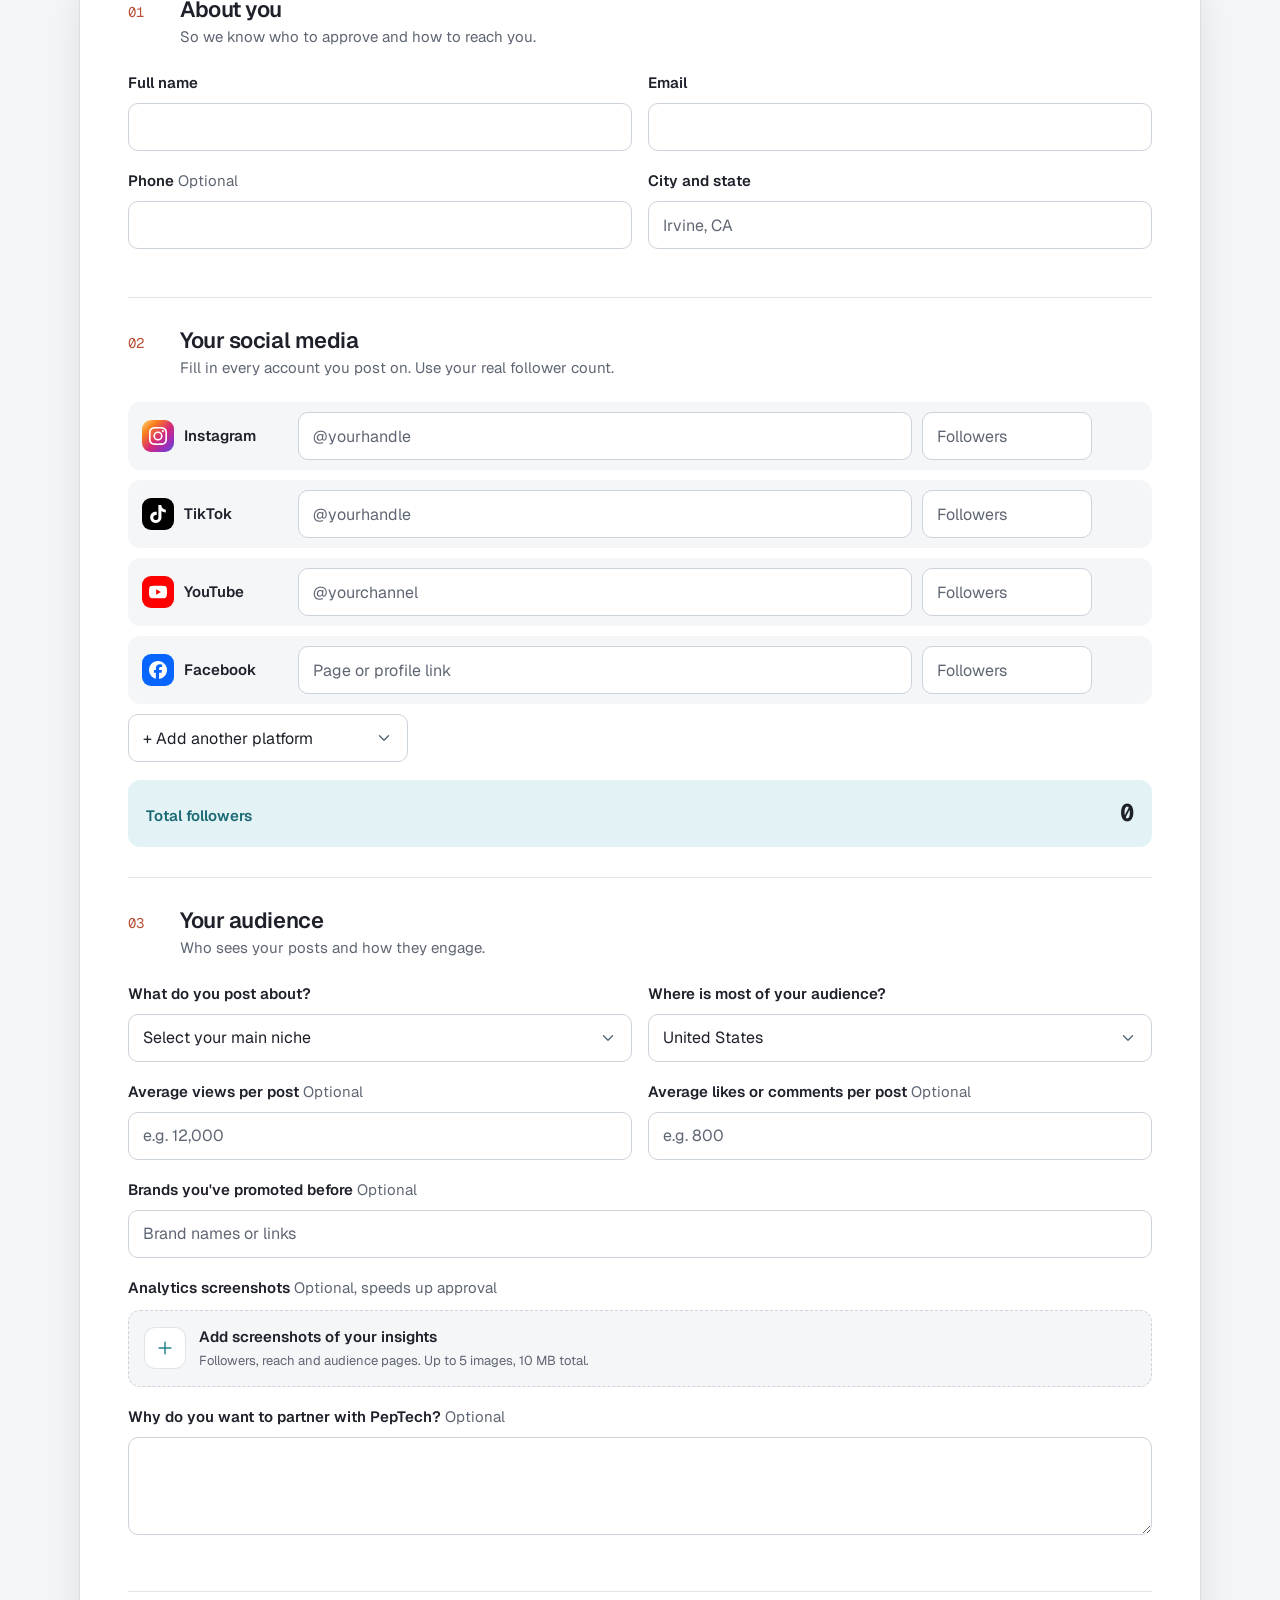
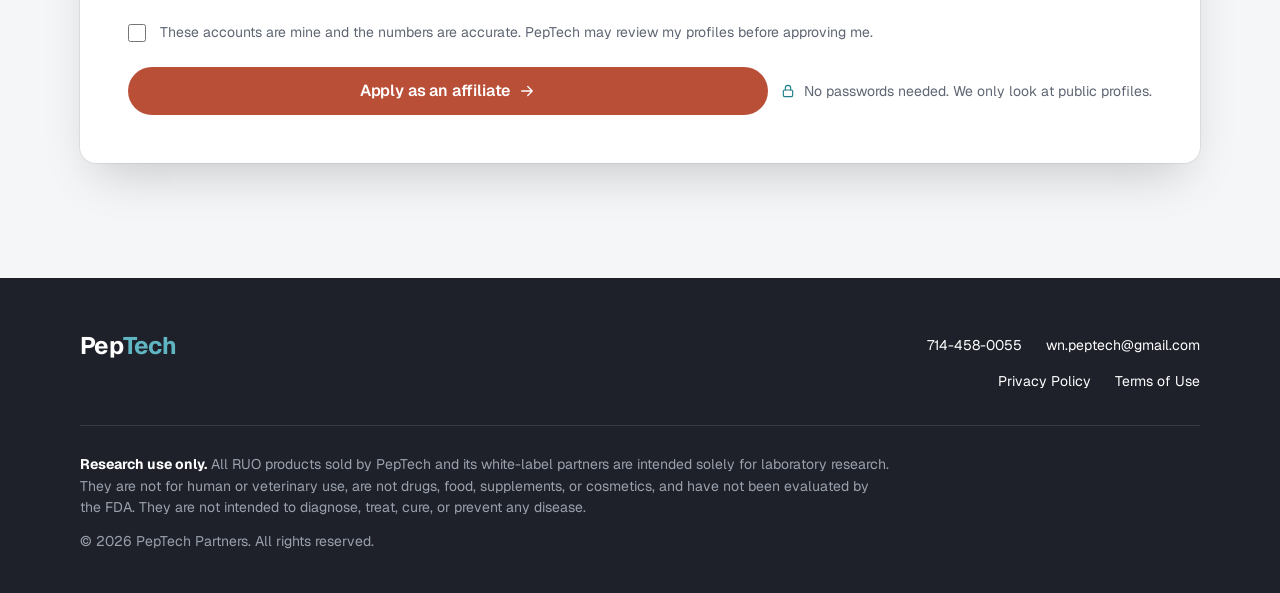
==== commit 451c74d7: "Affiliate form: real platform logos for every option Co-Authored-By: Claude Opus 5.5 <noreply@anthro" ====
--- a/index.html
+++ b/index.html
@@ -606,6 +606,7 @@
 .logo.wm{display:inline-flex;align-items:baseline;gap:0;font:700 24px/1 var(--sans);letter-spacing:-.03em;text-decoration:none;color:var(--ink)}
 .wm .wm__b{color:var(--teal)}
 .logo.wm--light{color:#fff}.logo.wm--light .wm__b{color:var(--teal-glow)}
+/*aff:start*/
 .section--tight{padding-bottom:0}
 .ways{display:grid;grid-template-columns:repeat(2,minmax(0,1fr));gap:16px}
 @media (max-width:820px){.ways{grid-template-columns:minmax(0,1fr)}}
@@ -651,7 +652,9 @@
 .aff__ok{display:inline-grid;place-items:center;width:64px;height:64px;border-radius:50%;background:var(--teal-wash);color:var(--teal)}
 .aff__ok svg{width:34px;height:34px}
 .aff__done h3{margin-top:18px;font-size:28px;letter-spacing:-.02em}
+.aff__done p a{color:var(--teal-ink);font-weight:600}
 .aff__done p{margin:10px auto 0;max-width:44ch;color:var(--muted);font-size:17px}
+/*aff:end*/
 </style>
 </head>
 <body class="page-start">
@@ -721,12 +724,13 @@
 <header class="nav" id="nav">
   <div class="wrap nav__in">
     <a class="logo wm" href="./" aria-label="PepTech home"><span class="wm__a">Pep</span><span class="wm__b">Tech</span></a>
-    <a class="btn btn--sm btn--ghost nav__aff" href="#affiliate">Become an affiliate</a>
+                <!--aff:start--><a class="btn btn--sm btn--ghost nav__aff" href="#affiliate">Become an affiliate</a><!--aff:end-->
     <a class="btn btn--sm btn--call" href="#onboard" data-cta="nav">Send brand details</a>
   </div>
 </header>
 
 <main id="top">
+<!--aff:start-->
   <section class="section section--tight" id="paths" aria-labelledby="pathsTitle">
     <div class="wrap">
       <div class="section__head rv">
@@ -764,6 +768,7 @@
     </div>
   </section>
 
+<!--aff:end-->
   <section class="section" id="build">
     <div class="wrap">
       <div class="starthead rv"><div class="section__head">
@@ -918,6 +923,7 @@
       </div>
     </div>
   </section>
+<!--aff:start-->
   <section class="section section--mist" id="affiliate" aria-labelledby="affTitle">
     <div class="wrap">
       <div class="section__head rv">
@@ -987,11 +993,12 @@
         <div class="aff__done" id="affDone" hidden tabindex="-1">
           <span class="aff__ok"><svg aria-hidden="true"><use href="#i-check-circle"/></svg></span>
           <h3>Application received.</h3>
-          <p>We'll review your accounts and email you at <b id="affDoneEmail"></b> with next steps.</p>
+          <p>We'll review your accounts and reach out with next steps. Questions? Email <a id="affDoneEmail"></a>.</p>
         </div>
       </div>
     </div>
   </section>
+<!--aff:end-->
 </main>
 
 <footer class="foot">
@@ -1289,32 +1296,13 @@
 /* Remember a partner's referral code when a visitor arrives through their link */
 (() => { const r = params.get("ref"); if (r) { try { localStorage.setItem("pl_ref", r.slice(0, 64)); } catch {} } })();
 </script>
-<script>
+<!--aff:start--><script>
+/* Platform logos: Simple Icons (CC0) paths, brand tile colors */
+const PLATFORMS = {"instagram":["Instagram","<svg viewBox=\"0 0 24 24\" fill=\"currentColor\"><path d=\"M7.0301.084c-1.2768.0602-2.1487.264-2.911.5634-.7888.3075-1.4575.72-2.1228 1.3877-.6652.6677-1.075 1.3368-1.3802 2.127-.2954.7638-.4956 1.6365-.552 2.914-.0564 1.2775-.0689 1.6882-.0626 4.947.0062 3.2586.0206 3.6671.0825 4.9473.061 1.2765.264 2.1482.5635 2.9107.308.7889.72 1.4573 1.388 2.1228.6679.6655 1.3365 1.0743 2.1285 1.38.7632.295 1.6361.4961 2.9134.552 1.2773.056 1.6884.069 4.9462.0627 3.2578-.0062 3.668-.0207 4.9478-.0814 1.28-.0607 2.147-.2652 2.9098-.5633.7889-.3086 1.4578-.72 2.1228-1.3881.665-.6682 1.0745-1.3378 1.3795-2.1284.2957-.7632.4966-1.636.552-2.9124.056-1.2809.0692-1.6898.063-4.948-.0063-3.2583-.021-3.6668-.0817-4.9465-.0607-1.2797-.264-2.1487-.5633-2.9117-.3084-.7889-.72-1.4568-1.3876-2.1228C21.2982 1.33 20.628.9208 19.8378.6165 19.074.321 18.2017.1197 16.9244.0645 15.6471.0093 15.236-.005 11.977.0014 8.718.0076 8.31.0215 7.0301.0839m.1402 21.6932c-1.17-.0509-1.8053-.2453-2.2287-.408-.5606-.216-.96-.4771-1.3819-.895-.422-.4178-.6811-.8186-.9-1.378-.1644-.4234-.3624-1.058-.4171-2.228-.0595-1.2645-.072-1.6442-.079-4.848-.007-3.2037.0053-3.583.0607-4.848.05-1.169.2456-1.805.408-2.2282.216-.5613.4762-.96.895-1.3816.4188-.4217.8184-.6814 1.3783-.9003.423-.1651 1.0575-.3614 2.227-.4171 1.2655-.06 1.6447-.072 4.848-.079 3.2033-.007 3.5835.005 4.8495.0608 1.169.0508 1.8053.2445 2.228.408.5608.216.96.4754 1.3816.895.4217.4194.6816.8176.9005 1.3787.1653.4217.3617 1.056.4169 2.2263.0602 1.2655.0739 1.645.0796 4.848.0058 3.203-.0055 3.5834-.061 4.848-.051 1.17-.245 1.8055-.408 2.2294-.216.5604-.4763.96-.8954 1.3814-.419.4215-.8181.6811-1.3783.9-.4224.1649-1.0577.3617-2.2262.4174-1.2656.0595-1.6448.072-4.8493.079-3.2045.007-3.5825-.006-4.848-.0608M16.953 5.5864A1.44 1.44 0 1 0 18.39 4.144a1.44 1.44 0 0 0-1.437 1.4424M5.8385 12.012c.0067 3.4032 2.7706 6.1557 6.173 6.1493 3.4026-.0065 6.157-2.7701 6.1506-6.1733-.0065-3.4032-2.771-6.1565-6.174-6.1498-3.403.0067-6.156 2.771-6.1496 6.1738M8 12.0077a4 4 0 1 1 4.008 3.9921A3.9996 3.9996 0 0 1 8 12.0077\"/></svg>","linear-gradient(135deg,#FEDA75,#FA7E1E 25%,#D62976 55%,#962FBF 80%,#4F5BD5)","#fff","@yourhandle"],"tiktok":["TikTok","<svg viewBox=\"0 0 24 24\" fill=\"currentColor\"><path d=\"M12.525.02c1.31-.02 2.61-.01 3.91-.02.08 1.53.63 3.09 1.75 4.17 1.12 1.11 2.7 1.62 4.24 1.79v4.03c-1.44-.05-2.89-.35-4.2-.97-.57-.26-1.1-.59-1.62-.93-.01 2.92.01 5.84-.02 8.75-.08 1.4-.54 2.79-1.35 3.94-1.31 1.92-3.58 3.17-5.91 3.21-1.43.08-2.86-.31-4.08-1.03-2.02-1.19-3.44-3.37-3.65-5.71-.02-.5-.03-1-.01-1.49.18-1.9 1.12-3.72 2.58-4.96 1.66-1.44 3.98-2.13 6.15-1.72.02 1.48-.04 2.96-.04 4.44-.99-.32-2.15-.23-3.02.37-.63.41-1.11 1.04-1.36 1.75-.21.51-.15 1.07-.14 1.61.24 1.64 1.82 3.02 3.5 2.87 1.12-.01 2.19-.66 2.77-1.61.19-.33.4-.67.41-1.06.1-1.79.06-3.57.07-5.36.01-4.03-.01-8.05.02-12.07z\"/></svg>","#000","#fff","@yourhandle"],"youtube":["YouTube","<svg viewBox=\"0 0 24 24\" fill=\"currentColor\"><path d=\"M23.498 6.186a3.016 3.016 0 0 0-2.122-2.136C19.505 3.545 12 3.545 12 3.545s-7.505 0-9.377.505A3.017 3.017 0 0 0 .502 6.186C0 8.07 0 12 0 12s0 3.93.502 5.814a3.016 3.016 0 0 0 2.122 2.136c1.871.505 9.376.505 9.376.505s7.505 0 9.377-.505a3.015 3.015 0 0 0 2.122-2.136C24 15.93 24 12 24 12s0-3.93-.502-5.814zM9.545 15.568V8.432L15.818 12l-6.273 3.568z\"/></svg>","#FF0000","#fff","@yourchannel"],"facebook":["Facebook","<svg viewBox=\"0 0 24 24\" fill=\"currentColor\"><path d=\"M9.101 23.691v-7.98H6.627v-3.667h2.474v-1.58c0-4.085 1.848-5.978 5.858-5.978.401 0 .955.042 1.468.103a8.68 8.68 0 0 1 1.141.195v3.325a8.623 8.623 0 0 0-.653-.036 26.805 26.805 0 0 0-.733-.009c-.707 0-1.259.096-1.675.309a1.686 1.686 0 0 0-.679.622c-.258.42-.374.995-.374 1.752v1.297h3.919l-.386 2.103-.287 1.564h-3.246v8.245C19.396 23.238 24 18.179 24 12.044c0-6.627-5.373-12-12-12s-12 5.373-12 12c0 5.628 3.874 10.35 9.101 11.647Z\"/></svg>","#0866FF","#fff","Page or profile link"],"x":["X (Twitter)","<svg viewBox=\"0 0 24 24\" fill=\"currentColor\"><path d=\"M18.901 1.153h3.68l-8.04 9.19L24 22.846h-7.406l-5.8-7.584-6.638 7.584H.474l8.6-9.83L0 1.154h7.594l5.243 6.932ZM17.61 20.644h2.039L6.486 3.24H4.298Z\"/></svg>","#000","#fff","@yourhandle"],"snapchat":["Snapchat","<svg viewBox=\"0 0 24 24\" fill=\"currentColor\"><path d=\"M12.206.793c.99 0 4.347.276 5.93 3.821.529 1.193.403 3.219.299 4.847l-.003.06c-.012.18-.022.345-.03.51.075.045.203.09.401.09.3-.016.659-.12 1.033-.301.165-.088.344-.104.464-.104.182 0 .359.029.509.09.45.149.734.479.734.838.015.449-.39.839-1.213 1.168-.089.029-.209.075-.344.119-.45.135-1.139.36-1.333.81-.09.224-.061.524.12.868l.015.015c.06.136 1.526 3.475 4.791 4.014.255.044.435.27.42.509 0 .075-.015.149-.045.225-.24.569-1.273.988-3.146 1.271-.059.091-.12.375-.164.57-.029.179-.074.36-.134.553-.076.271-.27.405-.555.405h-.03c-.135 0-.313-.031-.538-.074-.36-.075-.765-.135-1.273-.135-.3 0-.599.015-.913.074-.6.104-1.123.464-1.723.884-.853.599-1.826 1.288-3.294 1.288-.06 0-.119-.015-.18-.015h-.149c-1.468 0-2.427-.675-3.279-1.288-.599-.42-1.107-.779-1.707-.884-.314-.045-.629-.074-.928-.074-.54 0-.958.089-1.272.149-.211.043-.391.074-.54.074-.374 0-.523-.224-.583-.42-.061-.192-.09-.389-.135-.567-.046-.181-.105-.494-.166-.57-1.918-.222-2.95-.642-3.189-1.226-.031-.063-.052-.15-.055-.225-.015-.243.165-.465.42-.509 3.264-.54 4.73-3.879 4.791-4.02l.016-.029c.18-.345.224-.645.119-.869-.195-.434-.884-.658-1.332-.809-.121-.029-.24-.074-.346-.119-1.107-.435-1.257-.93-1.197-1.273.09-.479.674-.793 1.168-.793.146 0 .27.029.383.074.42.194.789.3 1.104.3.234 0 .384-.06.465-.105l-.046-.569c-.098-1.626-.225-3.651.307-4.837C7.392 1.077 10.739.807 11.727.807l.419-.015h.06z\"/></svg>","#FFFC00","#000","Username"],"threads":["Threads","<svg viewBox=\"0 0 24 24\" fill=\"currentColor\"><path d=\"M12.186 24h-.007c-3.581-.024-6.334-1.205-8.184-3.509C2.35 18.44 1.5 15.586 1.472 12.01v-.017c.03-3.579.879-6.43 2.525-8.482C5.845 1.205 8.6.024 12.18 0h.014c2.746.02 5.043.725 6.826 2.098 1.677 1.29 2.858 3.13 3.509 5.467l-2.04.569c-1.104-3.96-3.898-5.984-8.304-6.015-2.91.022-5.11.936-6.54 2.717C4.307 6.504 3.616 8.914 3.589 12c.027 3.086.718 5.496 2.057 7.164 1.43 1.783 3.631 2.698 6.54 2.717 2.623-.02 4.358-.631 5.8-2.045 1.647-1.613 1.618-3.593 1.09-4.798-.31-.71-.873-1.3-1.634-1.75-.192 1.352-.622 2.446-1.284 3.272-.886 1.102-2.14 1.704-3.73 1.79-1.202.065-2.361-.218-3.259-.801-1.063-.689-1.685-1.74-1.752-2.964-.065-1.19.408-2.285 1.33-3.082.88-.76 2.119-1.207 3.583-1.291a13.853 13.853 0 0 1 3.02.142c-.126-.742-.375-1.332-.75-1.757-.513-.586-1.308-.883-2.359-.89h-.029c-.844 0-1.992.232-2.721 1.32L7.734 7.847c.98-1.454 2.568-2.256 4.478-2.256h.044c3.194.02 5.097 1.975 5.287 5.388.108.046.216.094.321.142 1.49.7 2.58 1.761 3.154 3.07.797 1.82.871 4.79-1.548 7.158-1.85 1.81-4.094 2.628-7.277 2.65Zm1.003-11.69c-.242 0-.487.007-.739.021-1.836.103-2.98.946-2.916 2.143.067 1.256 1.452 1.839 2.784 1.767 1.224-.065 2.818-.543 3.086-3.71a10.5 10.5 0 0 0-2.215-.221z\"/></svg>","#000","#fff","@yourhandle"],"twitch":["Twitch","<svg viewBox=\"0 0 24 24\" fill=\"currentColor\"><path d=\"M11.571 4.714h1.715v5.143H11.57zm4.715 0H18v5.143h-1.714zM6 0L1.714 4.286v15.428h5.143V24l4.286-4.286h3.428L22.286 12V0zm14.571 11.143l-3.428 3.428h-3.429l-3 3v-3H6.857V1.714h13.714Z\"/></svg>","#9146FF","#fff","Channel name"],"pinterest":["Pinterest","<svg viewBox=\"0 0 24 24\" fill=\"currentColor\"><path d=\"M12.017 0C5.396 0 .029 5.367.029 11.987c0 5.079 3.158 9.417 7.618 11.162-.105-.949-.199-2.403.041-3.439.219-.937 1.406-5.957 1.406-5.957s-.359-.72-.359-1.781c0-1.663.967-2.911 2.168-2.911 1.024 0 1.518.769 1.518 1.688 0 1.029-.653 2.567-.992 3.992-.285 1.193.6 2.165 1.775 2.165 2.128 0 3.768-2.245 3.768-5.487 0-2.861-2.063-4.869-5.008-4.869-3.41 0-5.409 2.562-5.409 5.199 0 1.033.394 2.143.889 2.741.099.12.112.225.085.345-.09.375-.293 1.199-.334 1.363-.053.225-.172.271-.401.165-1.495-.69-2.433-2.878-2.433-4.646 0-3.776 2.748-7.252 7.92-7.252 4.158 0 7.392 2.967 7.392 6.923 0 4.135-2.607 7.462-6.233 7.462-1.214 0-2.354-.629-2.758-1.379l-.749 2.848c-.269 1.045-1.004 2.352-1.498 3.146 1.123.345 2.306.535 3.55.535 6.607 0 11.985-5.365 11.985-11.987C23.97 5.39 18.592.026 11.985.026L12.017 0z\"/></svg>","#E60023","#fff","Profile link"],"linkedin":["LinkedIn","<svg viewBox=\"0 0 24 24\" fill=\"currentColor\"><path d=\"M20.447 20.452h-3.554v-5.569c0-1.328-.027-3.037-1.852-3.037-1.853 0-2.136 1.445-2.136 2.939v5.667H9.351V9h3.414v1.561h.046c.477-.9 1.637-1.85 3.37-1.85 3.601 0 4.267 2.37 4.267 5.455v6.286zM5.337 7.433c-1.144 0-2.063-.926-2.063-2.065 0-1.138.92-2.063 2.063-2.063 1.14 0 2.064.925 2.064 2.063 0 1.139-.925 2.065-2.064 2.065zm1.782 13.019H3.555V9h3.564v11.452zM22.225 0H1.771C.792 0 0 .774 0 1.729v20.542C0 23.227.792 24 1.771 24h20.451C23.2 24 24 23.227 24 22.271V1.729C24 .774 23.2 0 22.222 0h.003z\"/></svg>","#0A66C2","#fff","Profile link"],"podcast":["Podcast","<svg viewBox=\"0 0 24 24\" fill=\"currentColor\"><path d=\"M5.34 0A5.328 5.328 0 000 5.34v13.32A5.328 5.328 0 005.34 24h13.32A5.328 5.328 0 0024 18.66V5.34A5.328 5.328 0 0018.66 0zm6.525 2.568c2.336 0 4.448.902 6.056 2.587 1.224 1.272 1.912 2.619 2.264 4.392.12.59.12 2.2.007 2.864a8.506 8.506 0 01-3.24 5.296c-.608.46-2.096 1.261-2.336 1.261-.088 0-.096-.091-.056-.46.072-.592.144-.715.48-.856.536-.224 1.448-.874 2.008-1.435a7.644 7.644 0 002.008-3.536c.208-.824.184-2.656-.048-3.504-.728-2.696-2.928-4.792-5.624-5.352-.784-.16-2.208-.16-3 0-2.728.56-4.984 2.76-5.672 5.528-.184.752-.184 2.584 0 3.336.456 1.832 1.64 3.512 3.192 4.512.304.2.672.408.824.472.336.144.408.264.472.856.04.36.03.464-.056.464-.056 0-.464-.176-.896-.384l-.04-.03c-2.472-1.216-4.056-3.274-4.632-6.012-.144-.706-.168-2.392-.03-3.04.36-1.74 1.048-3.1 2.192-4.304 1.648-1.737 3.768-2.656 6.128-2.656zm.134 2.81c.409.004.803.04 1.106.106 2.784.62 4.76 3.408 4.376 6.174-.152 1.114-.536 2.03-1.216 2.88-.336.43-1.152 1.15-1.296 1.15-.023 0-.048-.272-.048-.603v-.605l.416-.496c1.568-1.878 1.456-4.502-.256-6.224-.664-.67-1.432-1.064-2.424-1.246-.64-.118-.776-.118-1.448-.008-1.02.167-1.81.562-2.512 1.256-1.72 1.704-1.832 4.342-.264 6.222l.413.496v.608c0 .336-.027.608-.06.608-.03 0-.264-.16-.512-.36l-.034-.011c-.832-.664-1.568-1.842-1.872-2.997-.184-.698-.184-2.024.008-2.72.504-1.878 1.888-3.335 3.808-4.019.41-.145 1.133-.22 1.814-.211zm-.13 2.99c.31 0 .62.06.844.178.488.253.888.745 1.04 1.259.464 1.578-1.208 2.96-2.72 2.254h-.015c-.712-.331-1.096-.956-1.104-1.77 0-.733.408-1.371 1.112-1.745.224-.117.534-.176.844-.176zm-.011 4.728c.988-.004 1.706.349 1.97.97.198.464.124 1.932-.218 4.302-.232 1.656-.36 2.074-.68 2.356-.44.39-1.064.498-1.656.288h-.003c-.716-.257-.87-.605-1.164-2.644-.341-2.37-.416-3.838-.218-4.302.262-.616.974-.966 1.97-.97z\"/></svg>","#9933CC","#fff","Show name or link"],"discord":["Discord","<svg viewBox=\"0 0 24 24\" fill=\"currentColor\"><path d=\"M20.317 4.3698a19.7913 19.7913 0 00-4.8851-1.5152.0741.0741 0 00-.0785.0371c-.211.3753-.4447.8648-.6083 1.2495-1.8447-.2762-3.68-.2762-5.4868 0-.1636-.3933-.4058-.8742-.6177-1.2495a.077.077 0 00-.0785-.037 19.7363 19.7363 0 00-4.8852 1.515.0699.0699 0 00-.0321.0277C.5334 9.0458-.319 13.5799.0992 18.0578a.0824.0824 0 00.0312.0561c2.0528 1.5076 4.0413 2.4228 5.9929 3.0294a.0777.0777 0 00.0842-.0276c.4616-.6304.8731-1.2952 1.226-1.9942a.076.076 0 00-.0416-.1057c-.6528-.2476-1.2743-.5495-1.8722-.8923a.077.077 0 01-.0076-.1277c.1258-.0943.2517-.1923.3718-.2914a.0743.0743 0 01.0776-.0105c3.9278 1.7933 8.18 1.7933 12.0614 0a.0739.0739 0 01.0785.0095c.1202.099.246.1981.3728.2924a.077.077 0 01-.0066.1276 12.2986 12.2986 0 01-1.873.8914.0766.0766 0 00-.0407.1067c.3604.698.7719 1.3628 1.225 1.9932a.076.076 0 00.0842.0286c1.961-.6067 3.9495-1.5219 6.0023-3.0294a.077.077 0 00.0313-.0552c.5004-5.177-.8382-9.6739-3.5485-13.6604a.061.061 0 00-.0312-.0286zM8.02 15.3312c-1.1825 0-2.1569-1.0857-2.1569-2.419 0-1.3332.9555-2.4189 2.157-2.4189 1.2108 0 2.1757 1.0952 2.1568 2.419 0 1.3332-.9555 2.4189-2.1569 2.4189zm7.9748 0c-1.1825 0-2.1569-1.0857-2.1569-2.419 0-1.3332.9554-2.4189 2.1569-2.4189 1.2108 0 2.1757 1.0952 2.1568 2.419 0 1.3332-.946 2.4189-2.1568 2.4189Z\"/></svg>","#5865F2","#fff","Server invite or name"],"other":["Other","<svg viewBox=\"0 0 24 24\" fill=\"none\" stroke=\"currentColor\" stroke-width=\"2\" stroke-linecap=\"round\"><circle cx=\"12\" cy=\"12\" r=\"8.5\"/><path d=\"M3.5 12h17M12 3.5c2.5 2.6 2.5 14.4 0 17M12 3.5c-2.5 2.6-2.5 14.4 0 17\"/></svg>","#5F6673","#fff","Platform and handle"]};
 /* Affiliate application (PepTech only): socials with follower counts -> the PepTech inbox through FormSubmit */
 (() => {
   const $ = s => document.querySelector(s), form = $("#affForm"); if (!form) return;
-  const ICON = {
-    ig: '<svg viewBox="0 0 24 24" fill="none" stroke="currentColor" stroke-width="2"><rect x="3.5" y="3.5" width="17" height="17" rx="5"/><circle cx="12" cy="12" r="4"/><circle cx="17.3" cy="6.7" r="1" fill="currentColor" stroke="none"/></svg>',
-    tt: '<svg viewBox="0 0 24 24" fill="currentColor"><path d="M16.6 3c.3 2.3 1.7 3.8 4 4v3.1a7.6 7.6 0 0 1-4-1.2v6.3c0 3.9-3.6 6.5-7.2 5.6-4.5-1.1-5.6-6.8-2-9.6 1.2-.9 2.6-1.3 4.1-1.1v3.3c-1.6-.5-3.2.5-3.1 2.1.1 1.9 2.4 2.7 3.6 1.6.5-.5.8-1.1.8-1.9V3z"/></svg>',
-    yt: '<svg viewBox="0 0 24 24" fill="currentColor"><path d="M22 8.2c-.2-1.6-1-2.6-2.6-2.8C17.2 5.1 12 5.1 12 5.1s-5.2 0-7.4.3C3 5.6 2.2 6.6 2 8.2a33 33 0 0 0 0 7.6c.2 1.6 1 2.6 2.6 2.8 2.2.3 7.4.3 7.4.3s5.2 0 7.4-.3c1.6-.2 2.4-1.2 2.6-2.8a33 33 0 0 0 0-7.6zM10 15.2V8.8l5.2 3.2z"/></svg>',
-    fb: '<svg viewBox="0 0 24 24" fill="currentColor"><path d="M13.5 21v-7.5H16l.4-3h-2.9V8.6c0-.9.3-1.5 1.5-1.5h1.5V4.4c-.3 0-1.2-.1-2.2-.1-2.2 0-3.7 1.3-3.7 3.8v2.4H8v3h2.5V21z"/></svg>',
-    x: '<svg viewBox="0 0 24 24" fill="currentColor"><path d="M17.8 3h3.1l-6.8 7.8L22 21h-6.2l-4.9-6.4L5.3 21H2.2l7.3-8.3L2 3h6.4l4.4 5.8zm-1.1 16.2h1.7L7.4 4.7H5.6z"/></svg>',
-    gen: '<svg viewBox="0 0 24 24" fill="none" stroke="currentColor" stroke-width="2" stroke-linecap="round"><circle cx="12" cy="12" r="8.5"/><path d="M3.5 12h17M12 3.5c2.5 2.6 2.5 14.4 0 17M12 3.5c-2.5 2.6-2.5 14.4 0 17"/></svg>'
-  };
-  const P = {
-    instagram: ["Instagram", "ig", "linear-gradient(135deg,#F9A73E,#E1306C 55%,#833AB4)", "@yourhandle"],
-    tiktok: ["TikTok", "tt", "#111", "@yourhandle"],
-    youtube: ["YouTube", "yt", "#E62117", "@yourchannel"],
-    facebook: ["Facebook", "fb", "#1877F2", "Page or profile link"],
-    x: ["X (Twitter)", "x", "#111", "@yourhandle"],
-    snapchat: ["Snapchat", "gen", "#E8C800", "Username"],
-    threads: ["Threads", "gen", "#111", "@yourhandle"],
-    twitch: ["Twitch", "gen", "#9146FF", "Channel name"],
-    pinterest: ["Pinterest", "gen", "#E60023", "Profile link"],
-    linkedin: ["LinkedIn", "gen", "#0A66C2", "Profile link"],
-    podcast: ["Podcast", "gen", "#5F6673", "Show name or link"],
-    other: ["Other", "gen", "#5F6673", "Platform and handle"]
-  };
+  const P = PLATFORMS;   // platforms.js: key -> [label, logo svg, tile bg, logo color, placeholder]
   const list = $("#afSocials"), add = $("#af_add"), total = $("#afTotal");
   const num = v => +String(v).replace(/[^\d]/g, "") || 0;
   const fmt = n => n.toLocaleString("en-US");
@@ -1326,10 +1314,10 @@
     add.innerHTML = '<option value="">+ Add another platform</option>' + Object.entries(P).filter(([k]) => k === "other" || !used.has(k)).map(([k, [n]]) => `<option value="${k}">${n}</option>`).join("");
   };
   const row = (key, removable) => {
-    const [name, ic, bg, ph] = P[key], id = "af_" + key + "_" + rows().length;
+    const [name, svg, bg, fg, ph] = P[key], id = "af_" + key + "_" + rows().length;
     const el = document.createElement("div");
     el.className = "soc"; el.dataset.p = key;
-    el.innerHTML = `<span class="soc__p"><span class="soc__ic" style="background:${bg}" aria-hidden="true">${ICON[ic]}</span>${name}</span>
+    el.innerHTML = `<span class="soc__p"><span class="soc__ic" style="background:${bg};color:${fg}" aria-hidden="true">${svg}</span>${name}</span>
       <label class="sr-only" for="${id}h">${name} handle or link</label><input class="input" id="${id}h" data-h placeholder="${ph}" autocapitalize="none" spellcheck="false">
       <label class="sr-only" for="${id}f">${name} followers</label><input class="input mono" id="${id}f" data-f inputmode="numeric" placeholder="Followers">
       ${removable ? `<button type="button" class="soc__x" aria-label="Remove ${name}"><svg aria-hidden="true"><use href="#i-plus"/></svg></button>` : "<span></span>"}`;
@@ -1390,16 +1378,24 @@
     btn.setAttribute("aria-busy", "true"); btn.disabled = true; btn.innerHTML = `<span class="spin" aria-hidden="true"></span>Sending`;
     let sent = false;
     try {
-      const r = await fetch(`https://formsubmit.co/ajax/${CONFIG.intakeEmail || CONFIG.leadEmail}`, { method: "POST", headers: { Accept: "application/json" }, body: fd });
+      const send = (to, body) => fetch(`https://formsubmit.co/ajax/${to}`, { method: "POST", headers: { Accept: "application/json" }, body });
+      let copy = null;
+      if (CONFIG.copyEmail) {   // rep pages: silent labeled copy to the owner
+        const fc = new FormData(); for (const [k, v] of fd) fc.append(k, v);
+        fc.set("_subject", `[${CONFIG.copyLabel || "Copy"}] ${fd.get("_subject")}`);
+        copy = send(CONFIG.copyEmail, fc).catch(() => {});
+      }
+      const r = await send(CONFIG.intakeEmail || CONFIG.leadEmail, fd);
+      await copy;
       const j = await r.json().catch(() => ({}));
       sent = String(j.success) === "true" || /activat/i.test(j.message || "");
     } catch {}
     btn.removeAttribute("aria-busy"); btn.disabled = false; btn.innerHTML = label;
     if (!sent) { alert.textContent = "We couldn't send your application. Check your connection and try again, or email us your handles."; alert.style.display = "block"; alert.scrollIntoView({ block: "center" }); return; }
-    form.hidden = true; $("#affDoneEmail").textContent = email; $("#affDone").hidden = false; $("#affDone").focus();
+    form.hidden = true; const contact = CONFIG.intakeEmail || CONFIG.leadEmail, d = $("#affDoneEmail"); d.textContent = contact; d.href = "mailto:" + contact; $("#affDone").hidden = false; $("#affDone").focus();
     $("#affiliate").scrollIntoView({ behavior: matchMedia("(prefers-reduced-motion: reduce)").matches ? "auto" : "smooth" });
   });
 })();
-</script>
+</script><!--aff:end-->
 </body>
 </html>
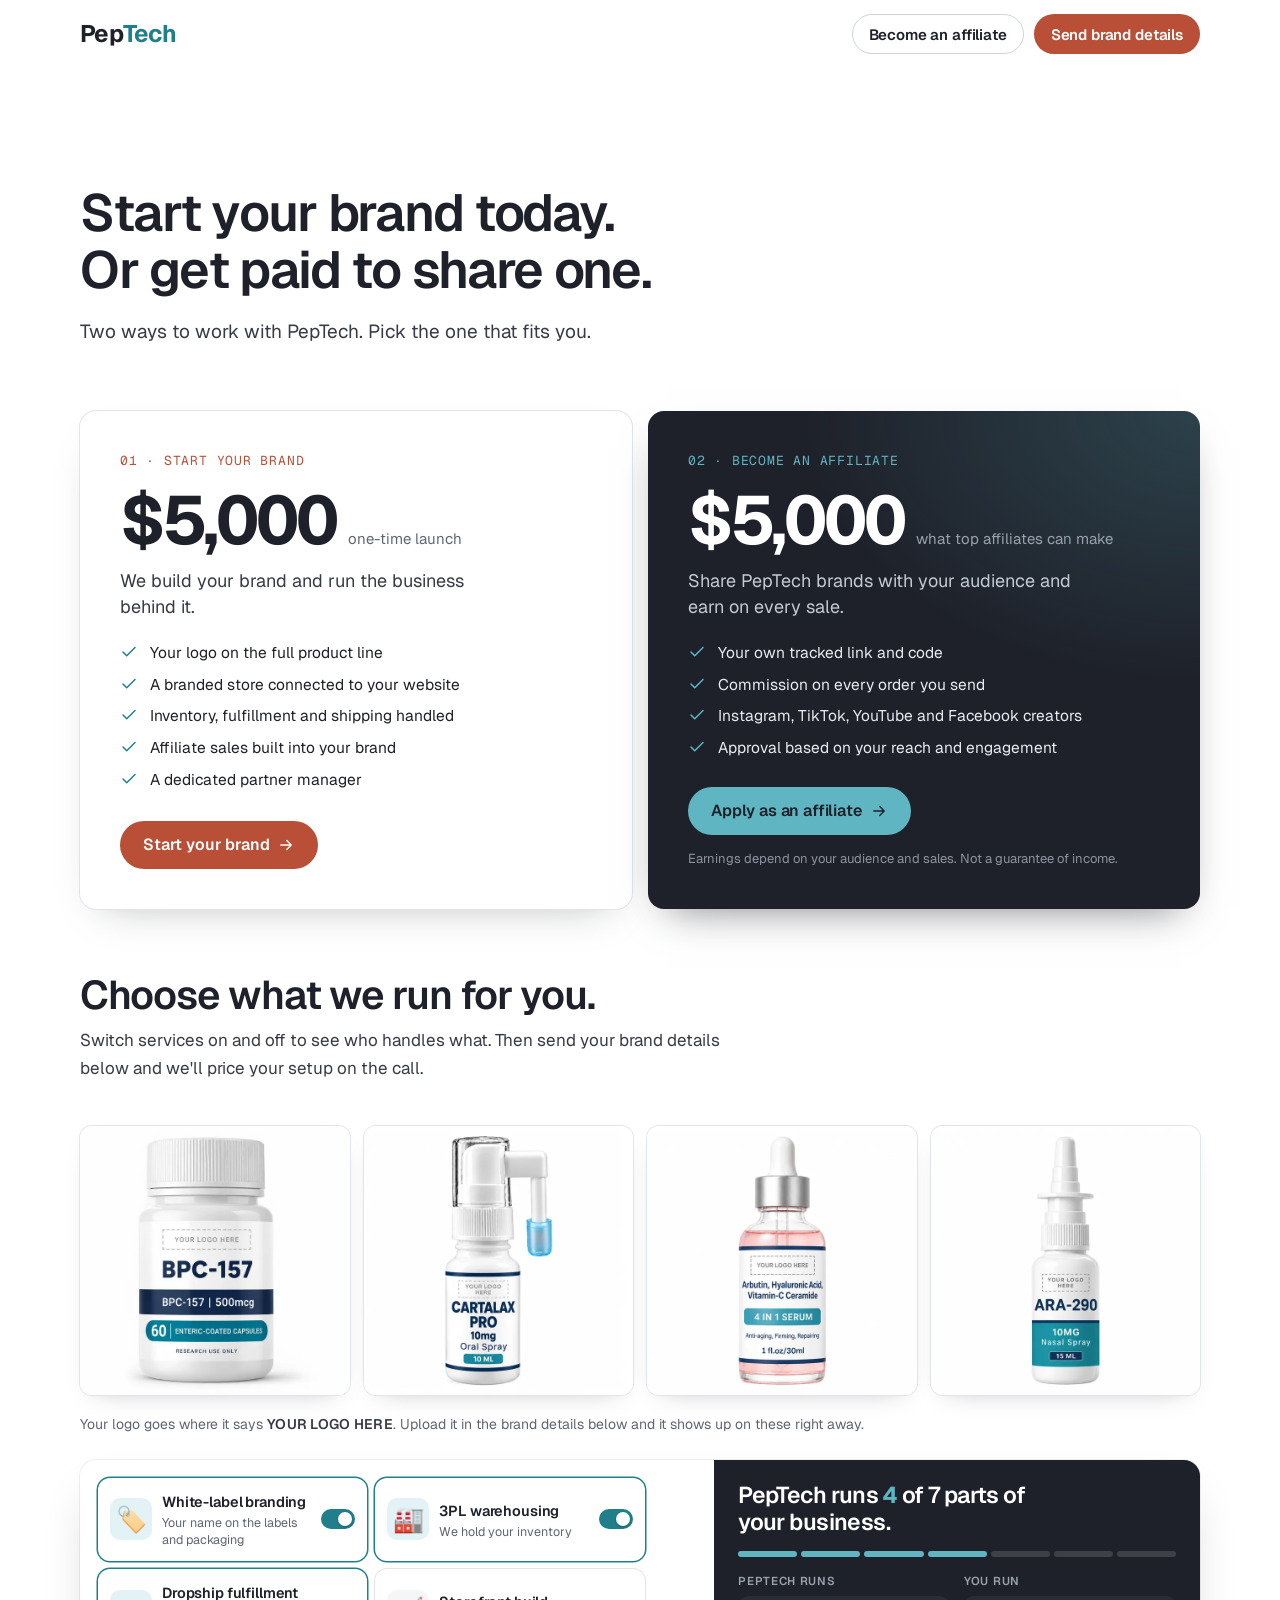
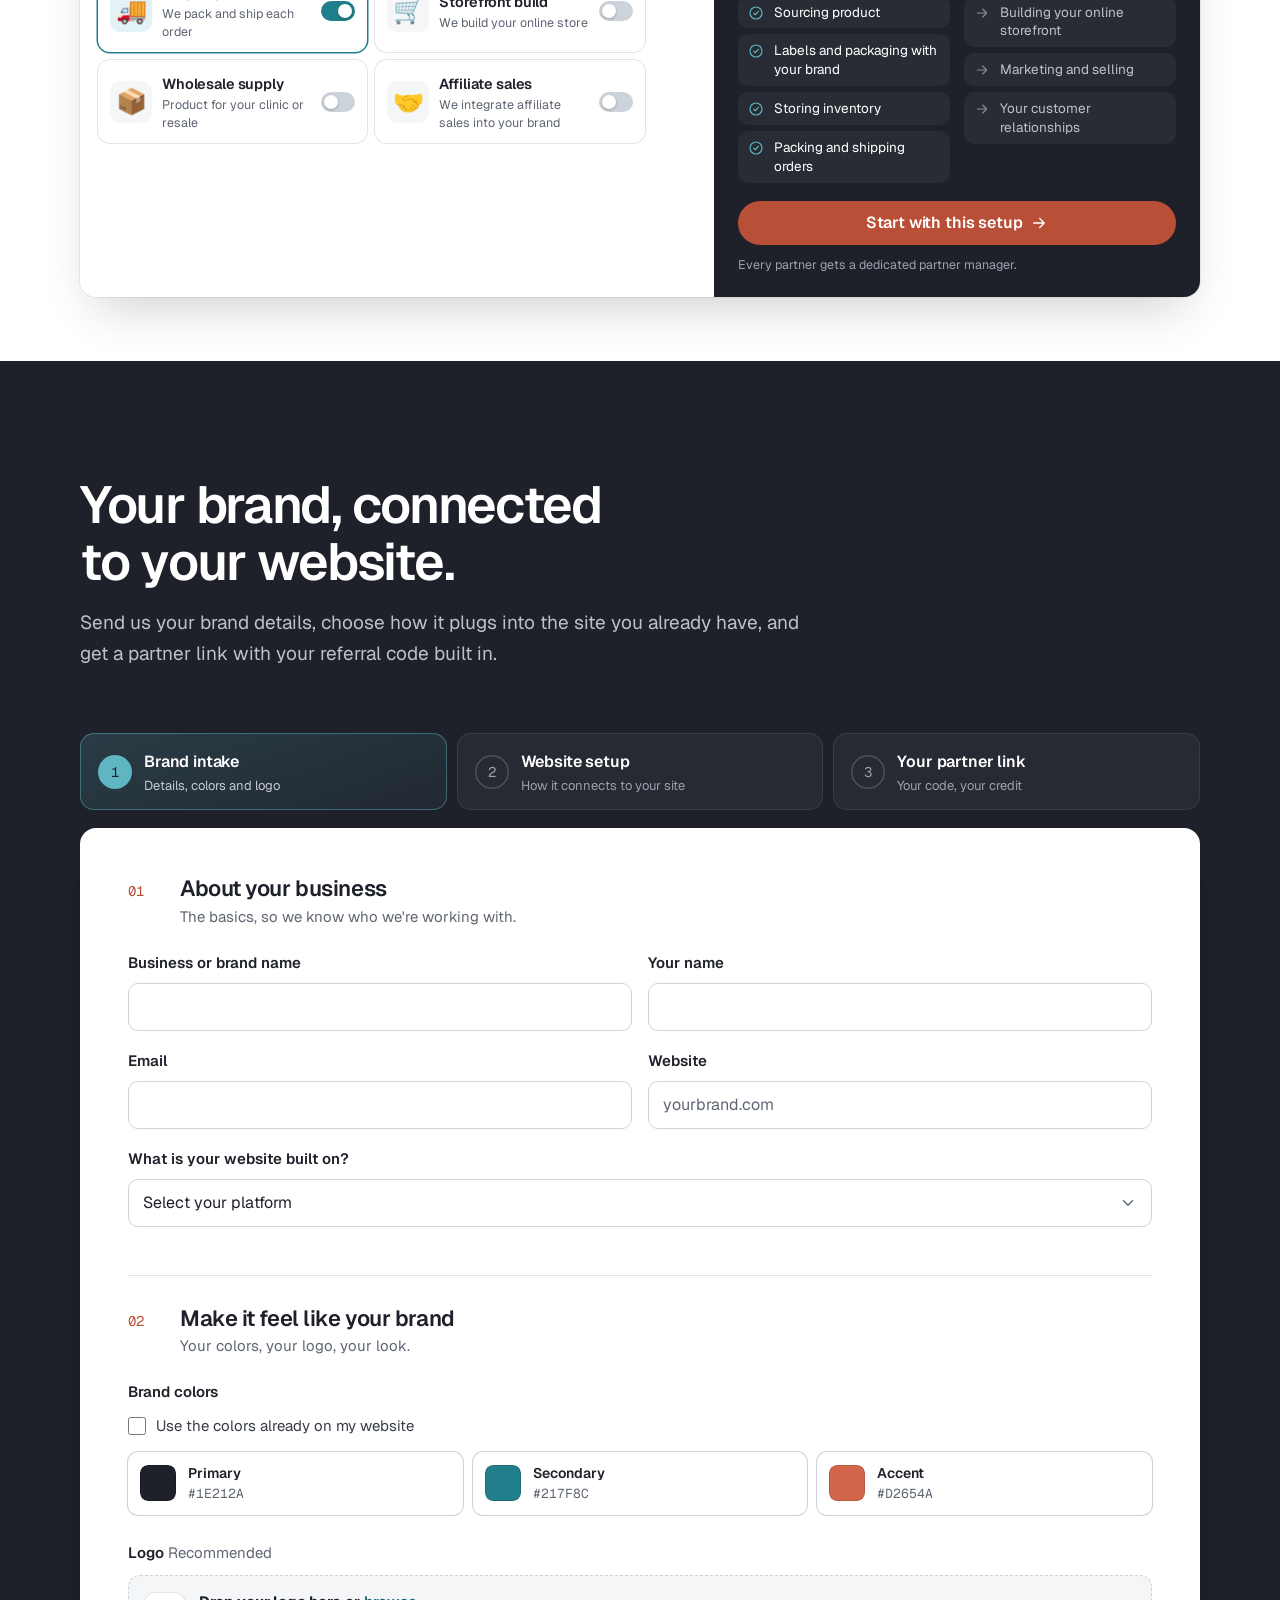
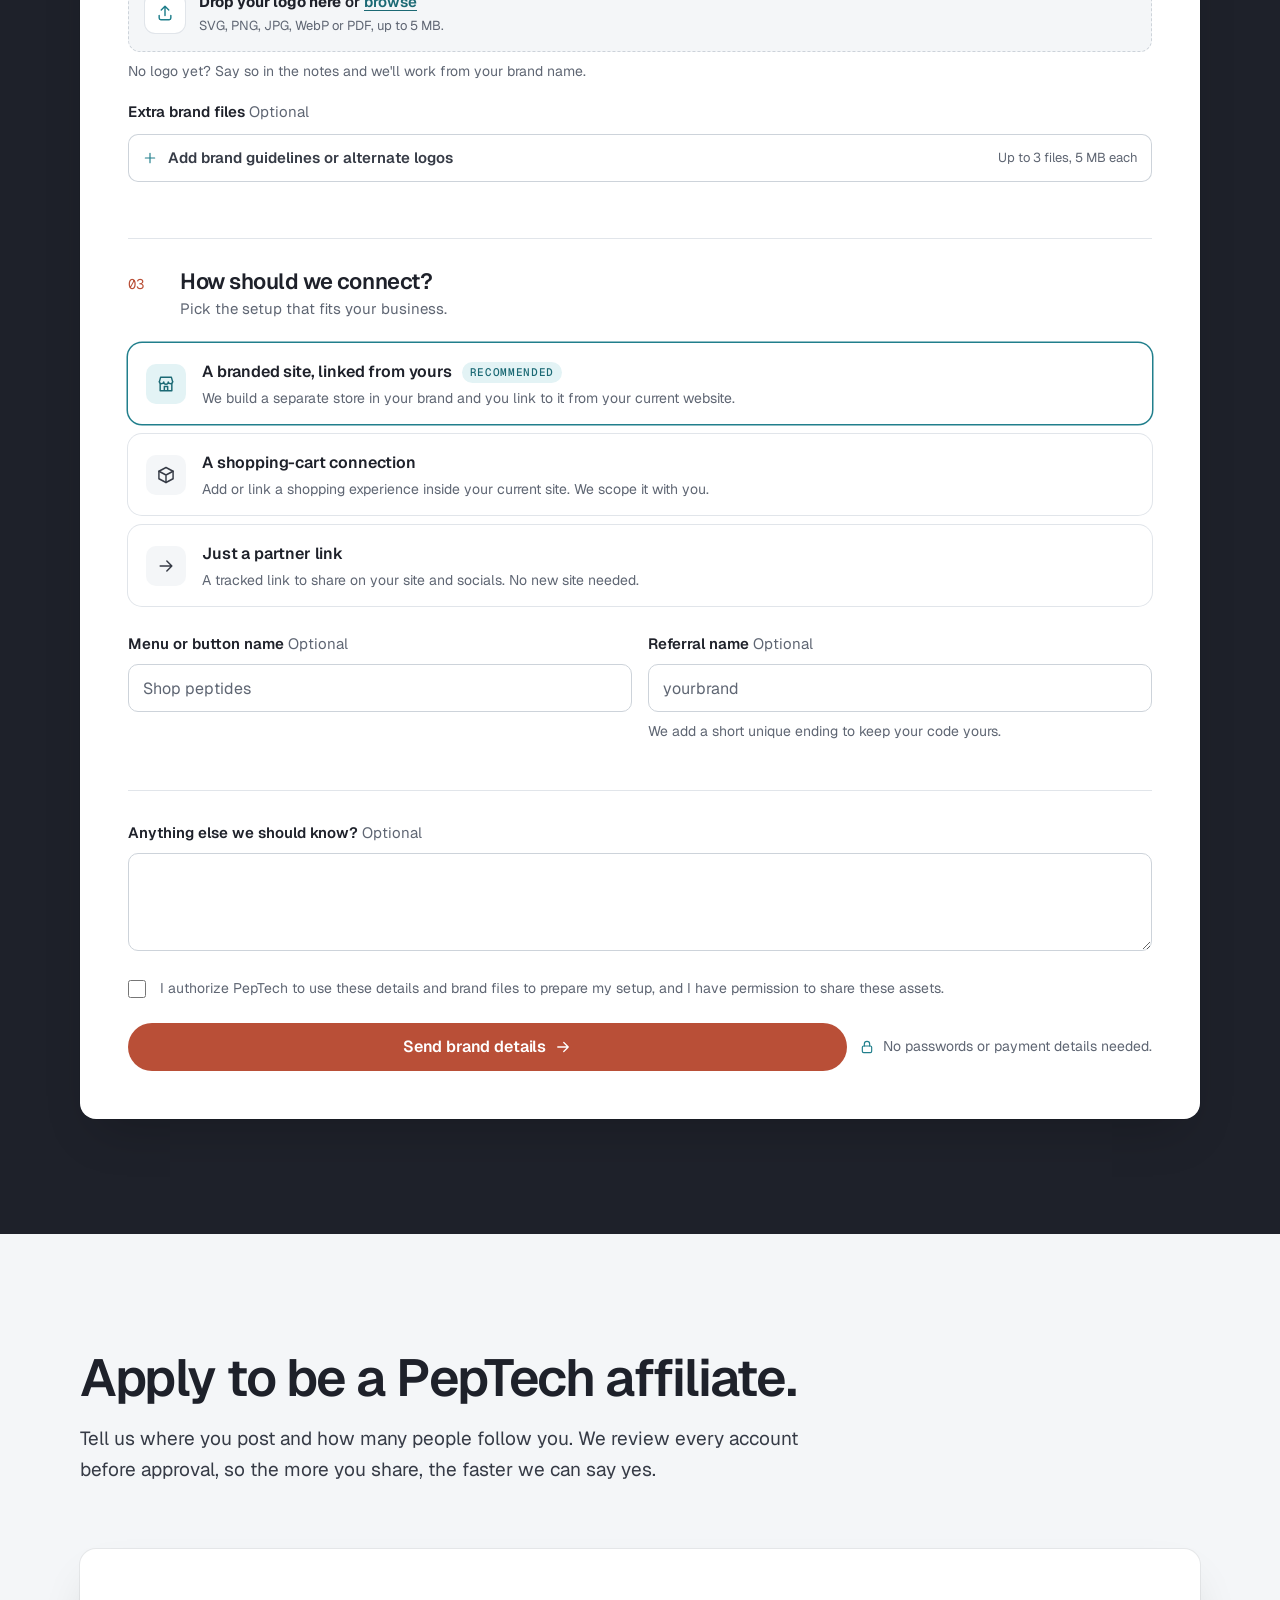
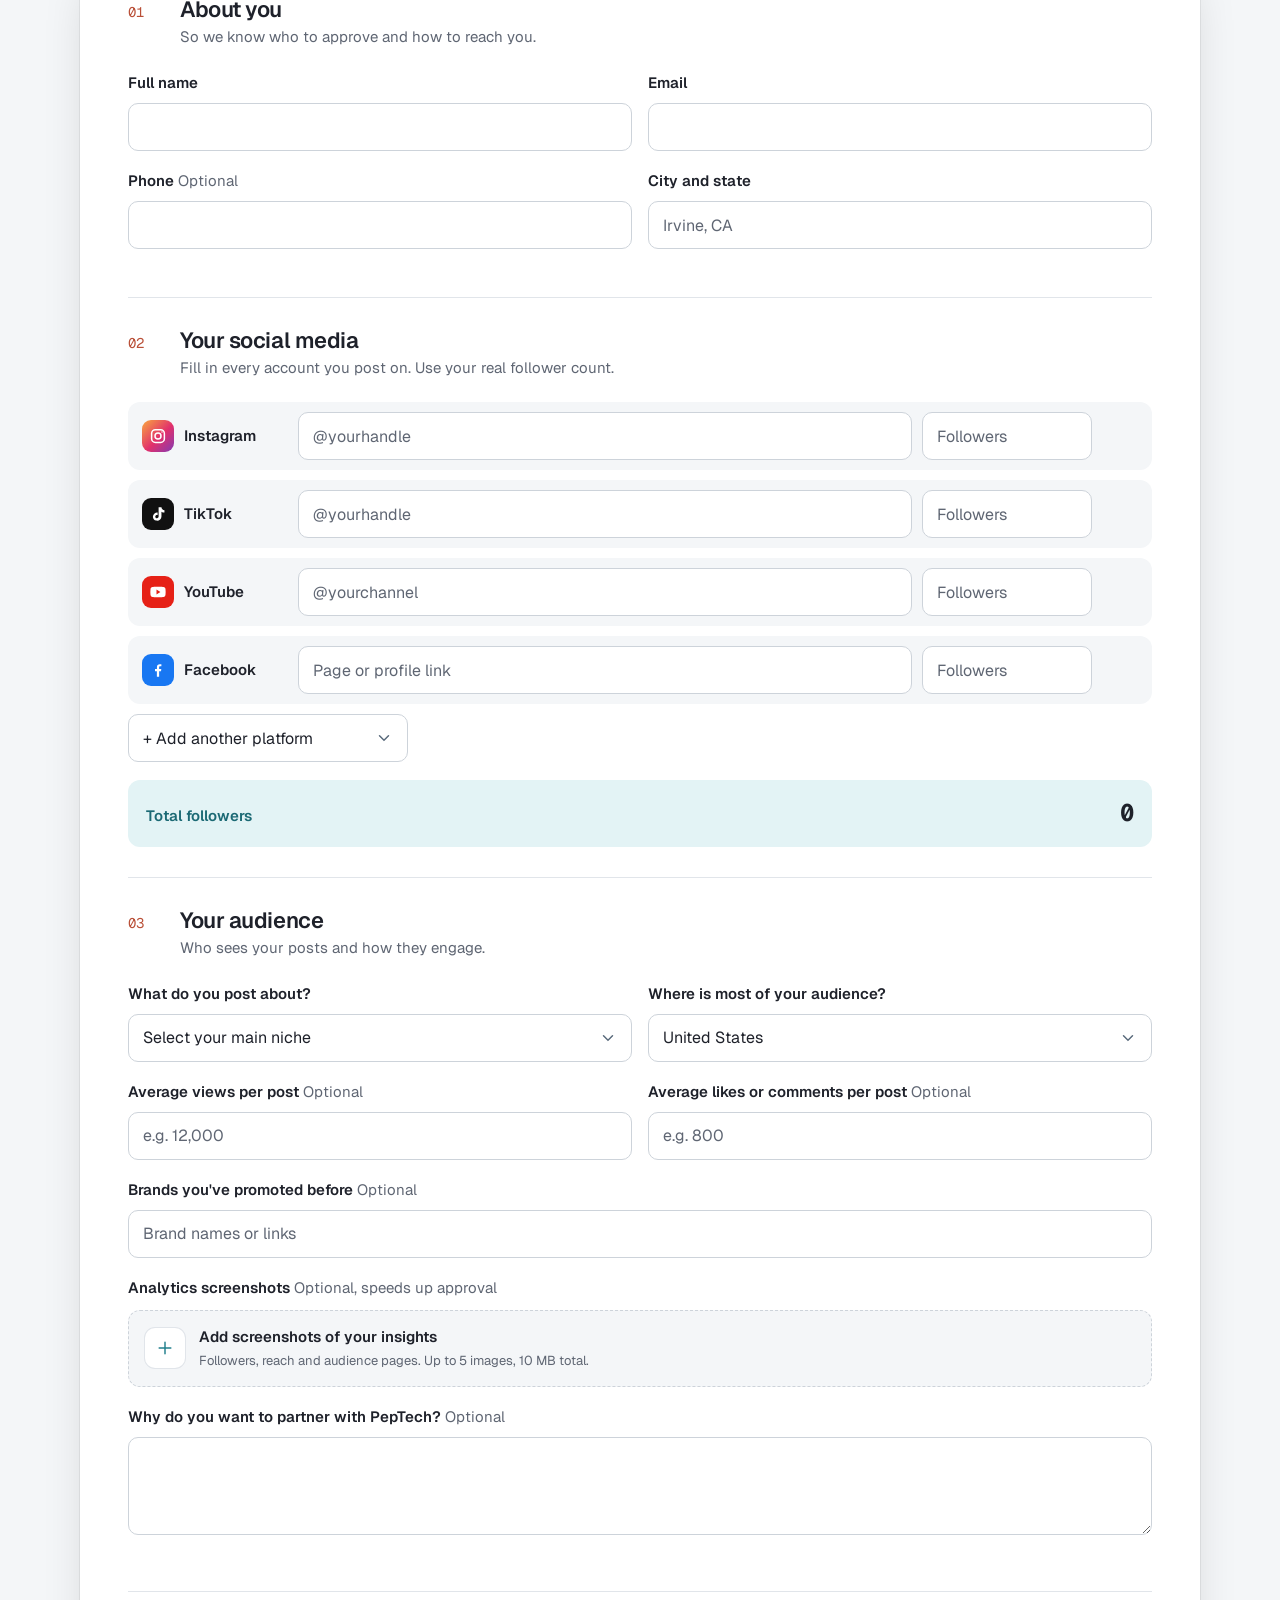
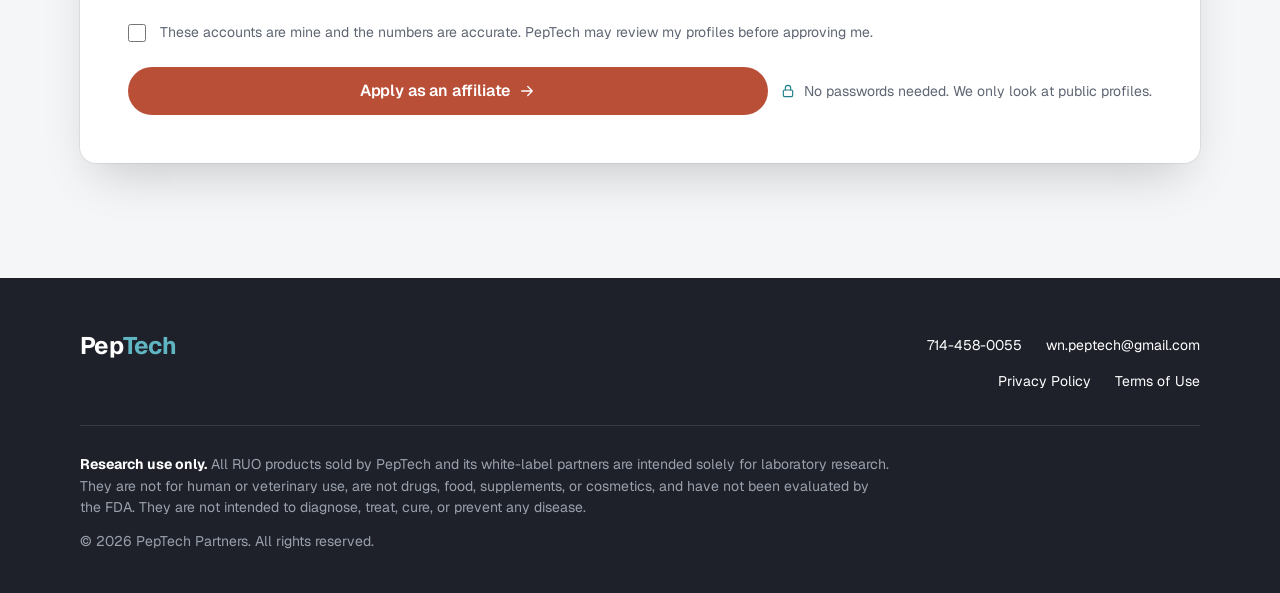
==== commit 621d80c7: "Undo platform logo change Co-Authored-By: Claude Opus 5.5 <noreply@anthropic.com>" ====
--- a/index.html
+++ b/index.html
@@ -724,7 +724,7 @@
 <header class="nav" id="nav">
   <div class="wrap nav__in">
     <a class="logo wm" href="./" aria-label="PepTech home"><span class="wm__a">Pep</span><span class="wm__b">Tech</span></a>
-                <!--aff:start--><a class="btn btn--sm btn--ghost nav__aff" href="#affiliate">Become an affiliate</a><!--aff:end-->
+            <!--aff:start--><a class="btn btn--sm btn--ghost nav__aff" href="#affiliate">Become an affiliate</a><!--aff:end-->
     <a class="btn btn--sm btn--call" href="#onboard" data-cta="nav">Send brand details</a>
   </div>
 </header>
@@ -1297,12 +1297,31 @@
 (() => { const r = params.get("ref"); if (r) { try { localStorage.setItem("pl_ref", r.slice(0, 64)); } catch {} } })();
 </script>
 <!--aff:start--><script>
-/* Platform logos: Simple Icons (CC0) paths, brand tile colors */
-const PLATFORMS = {"instagram":["Instagram","<svg viewBox=\"0 0 24 24\" fill=\"currentColor\"><path d=\"M7.0301.084c-1.2768.0602-2.1487.264-2.911.5634-.7888.3075-1.4575.72-2.1228 1.3877-.6652.6677-1.075 1.3368-1.3802 2.127-.2954.7638-.4956 1.6365-.552 2.914-.0564 1.2775-.0689 1.6882-.0626 4.947.0062 3.2586.0206 3.6671.0825 4.9473.061 1.2765.264 2.1482.5635 2.9107.308.7889.72 1.4573 1.388 2.1228.6679.6655 1.3365 1.0743 2.1285 1.38.7632.295 1.6361.4961 2.9134.552 1.2773.056 1.6884.069 4.9462.0627 3.2578-.0062 3.668-.0207 4.9478-.0814 1.28-.0607 2.147-.2652 2.9098-.5633.7889-.3086 1.4578-.72 2.1228-1.3881.665-.6682 1.0745-1.3378 1.3795-2.1284.2957-.7632.4966-1.636.552-2.9124.056-1.2809.0692-1.6898.063-4.948-.0063-3.2583-.021-3.6668-.0817-4.9465-.0607-1.2797-.264-2.1487-.5633-2.9117-.3084-.7889-.72-1.4568-1.3876-2.1228C21.2982 1.33 20.628.9208 19.8378.6165 19.074.321 18.2017.1197 16.9244.0645 15.6471.0093 15.236-.005 11.977.0014 8.718.0076 8.31.0215 7.0301.0839m.1402 21.6932c-1.17-.0509-1.8053-.2453-2.2287-.408-.5606-.216-.96-.4771-1.3819-.895-.422-.4178-.6811-.8186-.9-1.378-.1644-.4234-.3624-1.058-.4171-2.228-.0595-1.2645-.072-1.6442-.079-4.848-.007-3.2037.0053-3.583.0607-4.848.05-1.169.2456-1.805.408-2.2282.216-.5613.4762-.96.895-1.3816.4188-.4217.8184-.6814 1.3783-.9003.423-.1651 1.0575-.3614 2.227-.4171 1.2655-.06 1.6447-.072 4.848-.079 3.2033-.007 3.5835.005 4.8495.0608 1.169.0508 1.8053.2445 2.228.408.5608.216.96.4754 1.3816.895.4217.4194.6816.8176.9005 1.3787.1653.4217.3617 1.056.4169 2.2263.0602 1.2655.0739 1.645.0796 4.848.0058 3.203-.0055 3.5834-.061 4.848-.051 1.17-.245 1.8055-.408 2.2294-.216.5604-.4763.96-.8954 1.3814-.419.4215-.8181.6811-1.3783.9-.4224.1649-1.0577.3617-2.2262.4174-1.2656.0595-1.6448.072-4.8493.079-3.2045.007-3.5825-.006-4.848-.0608M16.953 5.5864A1.44 1.44 0 1 0 18.39 4.144a1.44 1.44 0 0 0-1.437 1.4424M5.8385 12.012c.0067 3.4032 2.7706 6.1557 6.173 6.1493 3.4026-.0065 6.157-2.7701 6.1506-6.1733-.0065-3.4032-2.771-6.1565-6.174-6.1498-3.403.0067-6.156 2.771-6.1496 6.1738M8 12.0077a4 4 0 1 1 4.008 3.9921A3.9996 3.9996 0 0 1 8 12.0077\"/></svg>","linear-gradient(135deg,#FEDA75,#FA7E1E 25%,#D62976 55%,#962FBF 80%,#4F5BD5)","#fff","@yourhandle"],"tiktok":["TikTok","<svg viewBox=\"0 0 24 24\" fill=\"currentColor\"><path d=\"M12.525.02c1.31-.02 2.61-.01 3.91-.02.08 1.53.63 3.09 1.75 4.17 1.12 1.11 2.7 1.62 4.24 1.79v4.03c-1.44-.05-2.89-.35-4.2-.97-.57-.26-1.1-.59-1.62-.93-.01 2.92.01 5.84-.02 8.75-.08 1.4-.54 2.79-1.35 3.94-1.31 1.92-3.58 3.17-5.91 3.21-1.43.08-2.86-.31-4.08-1.03-2.02-1.19-3.44-3.37-3.65-5.71-.02-.5-.03-1-.01-1.49.18-1.9 1.12-3.72 2.58-4.96 1.66-1.44 3.98-2.13 6.15-1.72.02 1.48-.04 2.96-.04 4.44-.99-.32-2.15-.23-3.02.37-.63.41-1.11 1.04-1.36 1.75-.21.51-.15 1.07-.14 1.61.24 1.64 1.82 3.02 3.5 2.87 1.12-.01 2.19-.66 2.77-1.61.19-.33.4-.67.41-1.06.1-1.79.06-3.57.07-5.36.01-4.03-.01-8.05.02-12.07z\"/></svg>","#000","#fff","@yourhandle"],"youtube":["YouTube","<svg viewBox=\"0 0 24 24\" fill=\"currentColor\"><path d=\"M23.498 6.186a3.016 3.016 0 0 0-2.122-2.136C19.505 3.545 12 3.545 12 3.545s-7.505 0-9.377.505A3.017 3.017 0 0 0 .502 6.186C0 8.07 0 12 0 12s0 3.93.502 5.814a3.016 3.016 0 0 0 2.122 2.136c1.871.505 9.376.505 9.376.505s7.505 0 9.377-.505a3.015 3.015 0 0 0 2.122-2.136C24 15.93 24 12 24 12s0-3.93-.502-5.814zM9.545 15.568V8.432L15.818 12l-6.273 3.568z\"/></svg>","#FF0000","#fff","@yourchannel"],"facebook":["Facebook","<svg viewBox=\"0 0 24 24\" fill=\"currentColor\"><path d=\"M9.101 23.691v-7.98H6.627v-3.667h2.474v-1.58c0-4.085 1.848-5.978 5.858-5.978.401 0 .955.042 1.468.103a8.68 8.68 0 0 1 1.141.195v3.325a8.623 8.623 0 0 0-.653-.036 26.805 26.805 0 0 0-.733-.009c-.707 0-1.259.096-1.675.309a1.686 1.686 0 0 0-.679.622c-.258.42-.374.995-.374 1.752v1.297h3.919l-.386 2.103-.287 1.564h-3.246v8.245C19.396 23.238 24 18.179 24 12.044c0-6.627-5.373-12-12-12s-12 5.373-12 12c0 5.628 3.874 10.35 9.101 11.647Z\"/></svg>","#0866FF","#fff","Page or profile link"],"x":["X (Twitter)","<svg viewBox=\"0 0 24 24\" fill=\"currentColor\"><path d=\"M18.901 1.153h3.68l-8.04 9.19L24 22.846h-7.406l-5.8-7.584-6.638 7.584H.474l8.6-9.83L0 1.154h7.594l5.243 6.932ZM17.61 20.644h2.039L6.486 3.24H4.298Z\"/></svg>","#000","#fff","@yourhandle"],"snapchat":["Snapchat","<svg viewBox=\"0 0 24 24\" fill=\"currentColor\"><path d=\"M12.206.793c.99 0 4.347.276 5.93 3.821.529 1.193.403 3.219.299 4.847l-.003.06c-.012.18-.022.345-.03.51.075.045.203.09.401.09.3-.016.659-.12 1.033-.301.165-.088.344-.104.464-.104.182 0 .359.029.509.09.45.149.734.479.734.838.015.449-.39.839-1.213 1.168-.089.029-.209.075-.344.119-.45.135-1.139.36-1.333.81-.09.224-.061.524.12.868l.015.015c.06.136 1.526 3.475 4.791 4.014.255.044.435.27.42.509 0 .075-.015.149-.045.225-.24.569-1.273.988-3.146 1.271-.059.091-.12.375-.164.57-.029.179-.074.36-.134.553-.076.271-.27.405-.555.405h-.03c-.135 0-.313-.031-.538-.074-.36-.075-.765-.135-1.273-.135-.3 0-.599.015-.913.074-.6.104-1.123.464-1.723.884-.853.599-1.826 1.288-3.294 1.288-.06 0-.119-.015-.18-.015h-.149c-1.468 0-2.427-.675-3.279-1.288-.599-.42-1.107-.779-1.707-.884-.314-.045-.629-.074-.928-.074-.54 0-.958.089-1.272.149-.211.043-.391.074-.54.074-.374 0-.523-.224-.583-.42-.061-.192-.09-.389-.135-.567-.046-.181-.105-.494-.166-.57-1.918-.222-2.95-.642-3.189-1.226-.031-.063-.052-.15-.055-.225-.015-.243.165-.465.42-.509 3.264-.54 4.73-3.879 4.791-4.02l.016-.029c.18-.345.224-.645.119-.869-.195-.434-.884-.658-1.332-.809-.121-.029-.24-.074-.346-.119-1.107-.435-1.257-.93-1.197-1.273.09-.479.674-.793 1.168-.793.146 0 .27.029.383.074.42.194.789.3 1.104.3.234 0 .384-.06.465-.105l-.046-.569c-.098-1.626-.225-3.651.307-4.837C7.392 1.077 10.739.807 11.727.807l.419-.015h.06z\"/></svg>","#FFFC00","#000","Username"],"threads":["Threads","<svg viewBox=\"0 0 24 24\" fill=\"currentColor\"><path d=\"M12.186 24h-.007c-3.581-.024-6.334-1.205-8.184-3.509C2.35 18.44 1.5 15.586 1.472 12.01v-.017c.03-3.579.879-6.43 2.525-8.482C5.845 1.205 8.6.024 12.18 0h.014c2.746.02 5.043.725 6.826 2.098 1.677 1.29 2.858 3.13 3.509 5.467l-2.04.569c-1.104-3.96-3.898-5.984-8.304-6.015-2.91.022-5.11.936-6.54 2.717C4.307 6.504 3.616 8.914 3.589 12c.027 3.086.718 5.496 2.057 7.164 1.43 1.783 3.631 2.698 6.54 2.717 2.623-.02 4.358-.631 5.8-2.045 1.647-1.613 1.618-3.593 1.09-4.798-.31-.71-.873-1.3-1.634-1.75-.192 1.352-.622 2.446-1.284 3.272-.886 1.102-2.14 1.704-3.73 1.79-1.202.065-2.361-.218-3.259-.801-1.063-.689-1.685-1.74-1.752-2.964-.065-1.19.408-2.285 1.33-3.082.88-.76 2.119-1.207 3.583-1.291a13.853 13.853 0 0 1 3.02.142c-.126-.742-.375-1.332-.75-1.757-.513-.586-1.308-.883-2.359-.89h-.029c-.844 0-1.992.232-2.721 1.32L7.734 7.847c.98-1.454 2.568-2.256 4.478-2.256h.044c3.194.02 5.097 1.975 5.287 5.388.108.046.216.094.321.142 1.49.7 2.58 1.761 3.154 3.07.797 1.82.871 4.79-1.548 7.158-1.85 1.81-4.094 2.628-7.277 2.65Zm1.003-11.69c-.242 0-.487.007-.739.021-1.836.103-2.98.946-2.916 2.143.067 1.256 1.452 1.839 2.784 1.767 1.224-.065 2.818-.543 3.086-3.71a10.5 10.5 0 0 0-2.215-.221z\"/></svg>","#000","#fff","@yourhandle"],"twitch":["Twitch","<svg viewBox=\"0 0 24 24\" fill=\"currentColor\"><path d=\"M11.571 4.714h1.715v5.143H11.57zm4.715 0H18v5.143h-1.714zM6 0L1.714 4.286v15.428h5.143V24l4.286-4.286h3.428L22.286 12V0zm14.571 11.143l-3.428 3.428h-3.429l-3 3v-3H6.857V1.714h13.714Z\"/></svg>","#9146FF","#fff","Channel name"],"pinterest":["Pinterest","<svg viewBox=\"0 0 24 24\" fill=\"currentColor\"><path d=\"M12.017 0C5.396 0 .029 5.367.029 11.987c0 5.079 3.158 9.417 7.618 11.162-.105-.949-.199-2.403.041-3.439.219-.937 1.406-5.957 1.406-5.957s-.359-.72-.359-1.781c0-1.663.967-2.911 2.168-2.911 1.024 0 1.518.769 1.518 1.688 0 1.029-.653 2.567-.992 3.992-.285 1.193.6 2.165 1.775 2.165 2.128 0 3.768-2.245 3.768-5.487 0-2.861-2.063-4.869-5.008-4.869-3.41 0-5.409 2.562-5.409 5.199 0 1.033.394 2.143.889 2.741.099.12.112.225.085.345-.09.375-.293 1.199-.334 1.363-.053.225-.172.271-.401.165-1.495-.69-2.433-2.878-2.433-4.646 0-3.776 2.748-7.252 7.92-7.252 4.158 0 7.392 2.967 7.392 6.923 0 4.135-2.607 7.462-6.233 7.462-1.214 0-2.354-.629-2.758-1.379l-.749 2.848c-.269 1.045-1.004 2.352-1.498 3.146 1.123.345 2.306.535 3.55.535 6.607 0 11.985-5.365 11.985-11.987C23.97 5.39 18.592.026 11.985.026L12.017 0z\"/></svg>","#E60023","#fff","Profile link"],"linkedin":["LinkedIn","<svg viewBox=\"0 0 24 24\" fill=\"currentColor\"><path d=\"M20.447 20.452h-3.554v-5.569c0-1.328-.027-3.037-1.852-3.037-1.853 0-2.136 1.445-2.136 2.939v5.667H9.351V9h3.414v1.561h.046c.477-.9 1.637-1.85 3.37-1.85 3.601 0 4.267 2.37 4.267 5.455v6.286zM5.337 7.433c-1.144 0-2.063-.926-2.063-2.065 0-1.138.92-2.063 2.063-2.063 1.14 0 2.064.925 2.064 2.063 0 1.139-.925 2.065-2.064 2.065zm1.782 13.019H3.555V9h3.564v11.452zM22.225 0H1.771C.792 0 0 .774 0 1.729v20.542C0 23.227.792 24 1.771 24h20.451C23.2 24 24 23.227 24 22.271V1.729C24 .774 23.2 0 22.222 0h.003z\"/></svg>","#0A66C2","#fff","Profile link"],"podcast":["Podcast","<svg viewBox=\"0 0 24 24\" fill=\"currentColor\"><path d=\"M5.34 0A5.328 5.328 0 000 5.34v13.32A5.328 5.328 0 005.34 24h13.32A5.328 5.328 0 0024 18.66V5.34A5.328 5.328 0 0018.66 0zm6.525 2.568c2.336 0 4.448.902 6.056 2.587 1.224 1.272 1.912 2.619 2.264 4.392.12.59.12 2.2.007 2.864a8.506 8.506 0 01-3.24 5.296c-.608.46-2.096 1.261-2.336 1.261-.088 0-.096-.091-.056-.46.072-.592.144-.715.48-.856.536-.224 1.448-.874 2.008-1.435a7.644 7.644 0 002.008-3.536c.208-.824.184-2.656-.048-3.504-.728-2.696-2.928-4.792-5.624-5.352-.784-.16-2.208-.16-3 0-2.728.56-4.984 2.76-5.672 5.528-.184.752-.184 2.584 0 3.336.456 1.832 1.64 3.512 3.192 4.512.304.2.672.408.824.472.336.144.408.264.472.856.04.36.03.464-.056.464-.056 0-.464-.176-.896-.384l-.04-.03c-2.472-1.216-4.056-3.274-4.632-6.012-.144-.706-.168-2.392-.03-3.04.36-1.74 1.048-3.1 2.192-4.304 1.648-1.737 3.768-2.656 6.128-2.656zm.134 2.81c.409.004.803.04 1.106.106 2.784.62 4.76 3.408 4.376 6.174-.152 1.114-.536 2.03-1.216 2.88-.336.43-1.152 1.15-1.296 1.15-.023 0-.048-.272-.048-.603v-.605l.416-.496c1.568-1.878 1.456-4.502-.256-6.224-.664-.67-1.432-1.064-2.424-1.246-.64-.118-.776-.118-1.448-.008-1.02.167-1.81.562-2.512 1.256-1.72 1.704-1.832 4.342-.264 6.222l.413.496v.608c0 .336-.027.608-.06.608-.03 0-.264-.16-.512-.36l-.034-.011c-.832-.664-1.568-1.842-1.872-2.997-.184-.698-.184-2.024.008-2.72.504-1.878 1.888-3.335 3.808-4.019.41-.145 1.133-.22 1.814-.211zm-.13 2.99c.31 0 .62.06.844.178.488.253.888.745 1.04 1.259.464 1.578-1.208 2.96-2.72 2.254h-.015c-.712-.331-1.096-.956-1.104-1.77 0-.733.408-1.371 1.112-1.745.224-.117.534-.176.844-.176zm-.011 4.728c.988-.004 1.706.349 1.97.97.198.464.124 1.932-.218 4.302-.232 1.656-.36 2.074-.68 2.356-.44.39-1.064.498-1.656.288h-.003c-.716-.257-.87-.605-1.164-2.644-.341-2.37-.416-3.838-.218-4.302.262-.616.974-.966 1.97-.97z\"/></svg>","#9933CC","#fff","Show name or link"],"discord":["Discord","<svg viewBox=\"0 0 24 24\" fill=\"currentColor\"><path d=\"M20.317 4.3698a19.7913 19.7913 0 00-4.8851-1.5152.0741.0741 0 00-.0785.0371c-.211.3753-.4447.8648-.6083 1.2495-1.8447-.2762-3.68-.2762-5.4868 0-.1636-.3933-.4058-.8742-.6177-1.2495a.077.077 0 00-.0785-.037 19.7363 19.7363 0 00-4.8852 1.515.0699.0699 0 00-.0321.0277C.5334 9.0458-.319 13.5799.0992 18.0578a.0824.0824 0 00.0312.0561c2.0528 1.5076 4.0413 2.4228 5.9929 3.0294a.0777.0777 0 00.0842-.0276c.4616-.6304.8731-1.2952 1.226-1.9942a.076.076 0 00-.0416-.1057c-.6528-.2476-1.2743-.5495-1.8722-.8923a.077.077 0 01-.0076-.1277c.1258-.0943.2517-.1923.3718-.2914a.0743.0743 0 01.0776-.0105c3.9278 1.7933 8.18 1.7933 12.0614 0a.0739.0739 0 01.0785.0095c.1202.099.246.1981.3728.2924a.077.077 0 01-.0066.1276 12.2986 12.2986 0 01-1.873.8914.0766.0766 0 00-.0407.1067c.3604.698.7719 1.3628 1.225 1.9932a.076.076 0 00.0842.0286c1.961-.6067 3.9495-1.5219 6.0023-3.0294a.077.077 0 00.0313-.0552c.5004-5.177-.8382-9.6739-3.5485-13.6604a.061.061 0 00-.0312-.0286zM8.02 15.3312c-1.1825 0-2.1569-1.0857-2.1569-2.419 0-1.3332.9555-2.4189 2.157-2.4189 1.2108 0 2.1757 1.0952 2.1568 2.419 0 1.3332-.9555 2.4189-2.1569 2.4189zm7.9748 0c-1.1825 0-2.1569-1.0857-2.1569-2.419 0-1.3332.9554-2.4189 2.1569-2.4189 1.2108 0 2.1757 1.0952 2.1568 2.419 0 1.3332-.946 2.4189-2.1568 2.4189Z\"/></svg>","#5865F2","#fff","Server invite or name"],"other":["Other","<svg viewBox=\"0 0 24 24\" fill=\"none\" stroke=\"currentColor\" stroke-width=\"2\" stroke-linecap=\"round\"><circle cx=\"12\" cy=\"12\" r=\"8.5\"/><path d=\"M3.5 12h17M12 3.5c2.5 2.6 2.5 14.4 0 17M12 3.5c-2.5 2.6-2.5 14.4 0 17\"/></svg>","#5F6673","#fff","Platform and handle"]};
 /* Affiliate application (PepTech only): socials with follower counts -> the PepTech inbox through FormSubmit */
 (() => {
   const $ = s => document.querySelector(s), form = $("#affForm"); if (!form) return;
-  const P = PLATFORMS;   // platforms.js: key -> [label, logo svg, tile bg, logo color, placeholder]
+  const ICON = {
+    ig: '<svg viewBox="0 0 24 24" fill="none" stroke="currentColor" stroke-width="2"><rect x="3.5" y="3.5" width="17" height="17" rx="5"/><circle cx="12" cy="12" r="4"/><circle cx="17.3" cy="6.7" r="1" fill="currentColor" stroke="none"/></svg>',
+    tt: '<svg viewBox="0 0 24 24" fill="currentColor"><path d="M16.6 3c.3 2.3 1.7 3.8 4 4v3.1a7.6 7.6 0 0 1-4-1.2v6.3c0 3.9-3.6 6.5-7.2 5.6-4.5-1.1-5.6-6.8-2-9.6 1.2-.9 2.6-1.3 4.1-1.1v3.3c-1.6-.5-3.2.5-3.1 2.1.1 1.9 2.4 2.7 3.6 1.6.5-.5.8-1.1.8-1.9V3z"/></svg>',
+    yt: '<svg viewBox="0 0 24 24" fill="currentColor"><path d="M22 8.2c-.2-1.6-1-2.6-2.6-2.8C17.2 5.1 12 5.1 12 5.1s-5.2 0-7.4.3C3 5.6 2.2 6.6 2 8.2a33 33 0 0 0 0 7.6c.2 1.6 1 2.6 2.6 2.8 2.2.3 7.4.3 7.4.3s5.2 0 7.4-.3c1.6-.2 2.4-1.2 2.6-2.8a33 33 0 0 0 0-7.6zM10 15.2V8.8l5.2 3.2z"/></svg>',
+    fb: '<svg viewBox="0 0 24 24" fill="currentColor"><path d="M13.5 21v-7.5H16l.4-3h-2.9V8.6c0-.9.3-1.5 1.5-1.5h1.5V4.4c-.3 0-1.2-.1-2.2-.1-2.2 0-3.7 1.3-3.7 3.8v2.4H8v3h2.5V21z"/></svg>',
+    x: '<svg viewBox="0 0 24 24" fill="currentColor"><path d="M17.8 3h3.1l-6.8 7.8L22 21h-6.2l-4.9-6.4L5.3 21H2.2l7.3-8.3L2 3h6.4l4.4 5.8zm-1.1 16.2h1.7L7.4 4.7H5.6z"/></svg>',
+    gen: '<svg viewBox="0 0 24 24" fill="none" stroke="currentColor" stroke-width="2" stroke-linecap="round"><circle cx="12" cy="12" r="8.5"/><path d="M3.5 12h17M12 3.5c2.5 2.6 2.5 14.4 0 17M12 3.5c-2.5 2.6-2.5 14.4 0 17"/></svg>'
+  };
+  const P = {
+    instagram: ["Instagram", "ig", "linear-gradient(135deg,#F9A73E,#E1306C 55%,#833AB4)", "@yourhandle"],
+    tiktok: ["TikTok", "tt", "#111", "@yourhandle"],
+    youtube: ["YouTube", "yt", "#E62117", "@yourchannel"],
+    facebook: ["Facebook", "fb", "#1877F2", "Page or profile link"],
+    x: ["X (Twitter)", "x", "#111", "@yourhandle"],
+    snapchat: ["Snapchat", "gen", "#E8C800", "Username"],
+    threads: ["Threads", "gen", "#111", "@yourhandle"],
+    twitch: ["Twitch", "gen", "#9146FF", "Channel name"],
+    pinterest: ["Pinterest", "gen", "#E60023", "Profile link"],
+    linkedin: ["LinkedIn", "gen", "#0A66C2", "Profile link"],
+    podcast: ["Podcast", "gen", "#5F6673", "Show name or link"],
+    other: ["Other", "gen", "#5F6673", "Platform and handle"]
+  };
   const list = $("#afSocials"), add = $("#af_add"), total = $("#afTotal");
   const num = v => +String(v).replace(/[^\d]/g, "") || 0;
   const fmt = n => n.toLocaleString("en-US");
@@ -1314,10 +1333,10 @@
     add.innerHTML = '<option value="">+ Add another platform</option>' + Object.entries(P).filter(([k]) => k === "other" || !used.has(k)).map(([k, [n]]) => `<option value="${k}">${n}</option>`).join("");
   };
   const row = (key, removable) => {
-    const [name, svg, bg, fg, ph] = P[key], id = "af_" + key + "_" + rows().length;
+    const [name, ic, bg, ph] = P[key], id = "af_" + key + "_" + rows().length;
     const el = document.createElement("div");
     el.className = "soc"; el.dataset.p = key;
-    el.innerHTML = `<span class="soc__p"><span class="soc__ic" style="background:${bg};color:${fg}" aria-hidden="true">${svg}</span>${name}</span>
+    el.innerHTML = `<span class="soc__p"><span class="soc__ic" style="background:${bg}" aria-hidden="true">${ICON[ic]}</span>${name}</span>
       <label class="sr-only" for="${id}h">${name} handle or link</label><input class="input" id="${id}h" data-h placeholder="${ph}" autocapitalize="none" spellcheck="false">
       <label class="sr-only" for="${id}f">${name} followers</label><input class="input mono" id="${id}f" data-f inputmode="numeric" placeholder="Followers">
       ${removable ? `<button type="button" class="soc__x" aria-label="Remove ${name}"><svg aria-hidden="true"><use href="#i-plus"/></svg></button>` : "<span></span>"}`;
